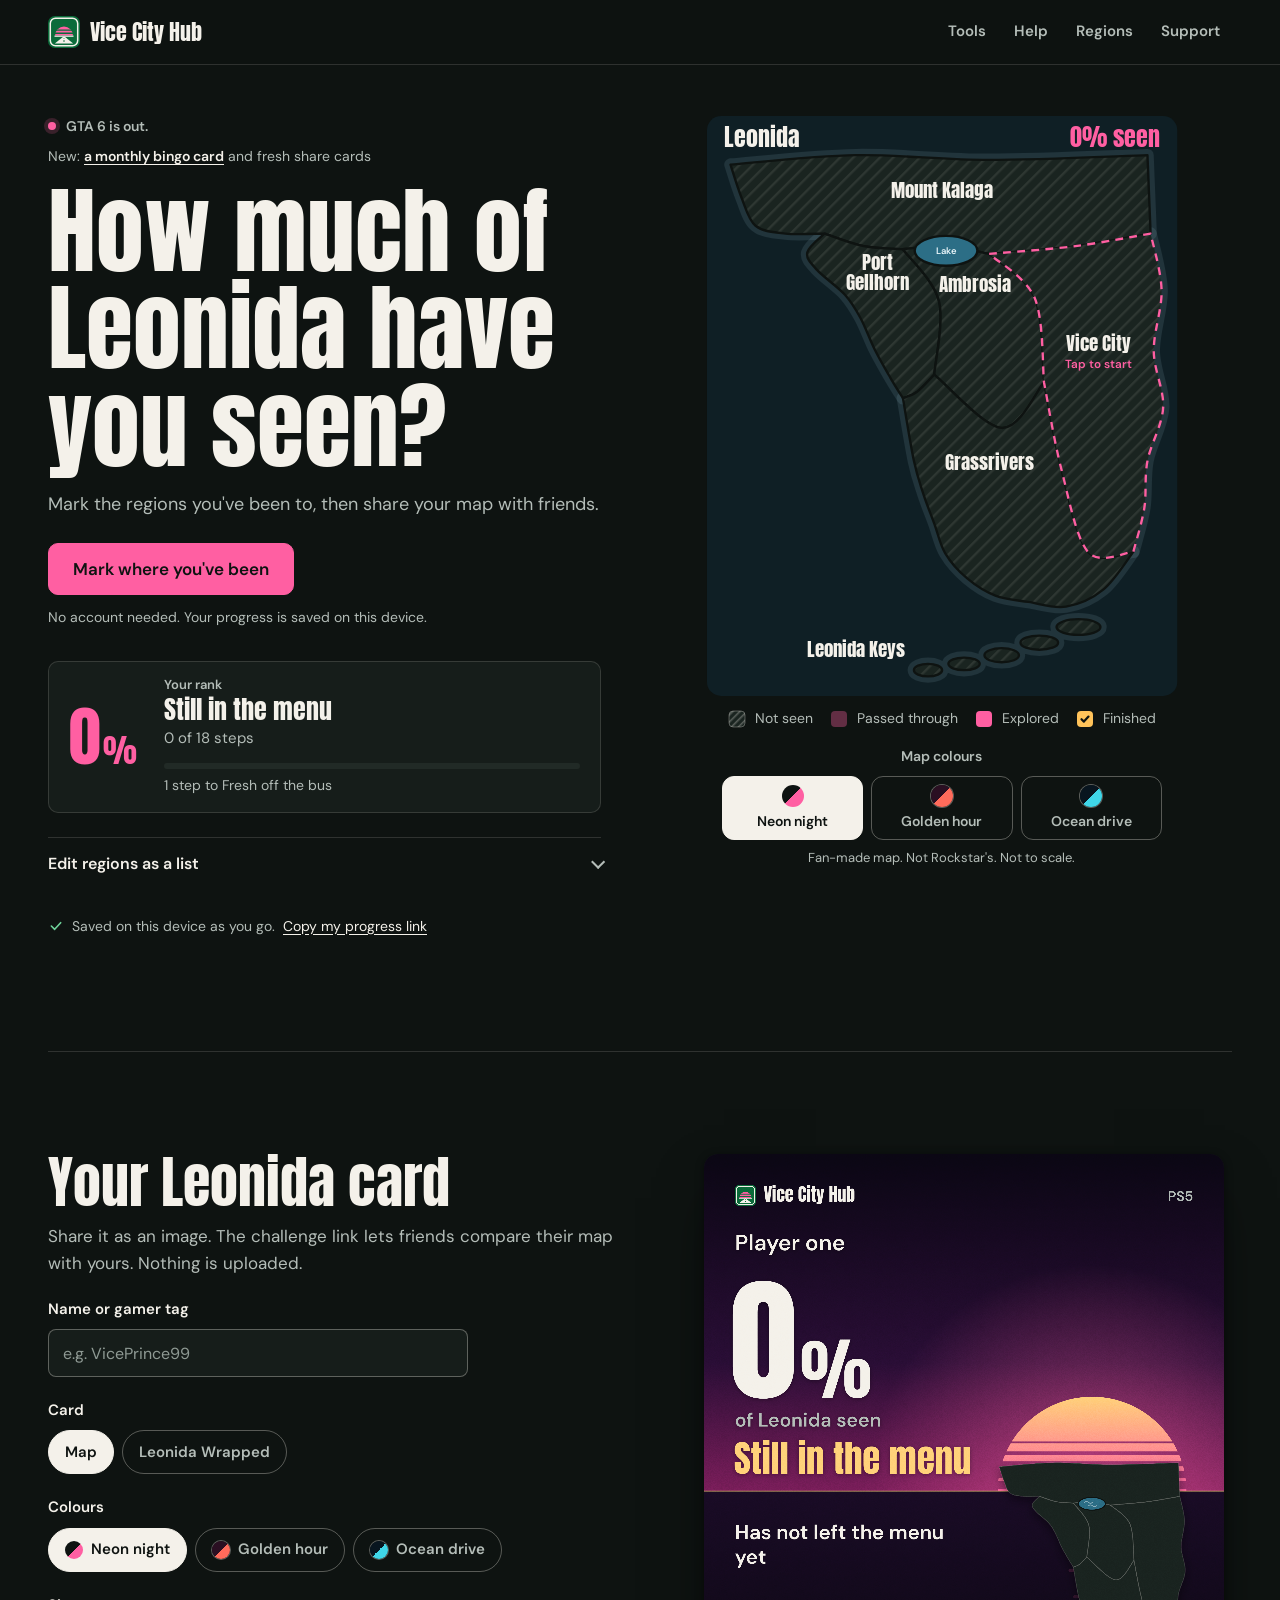
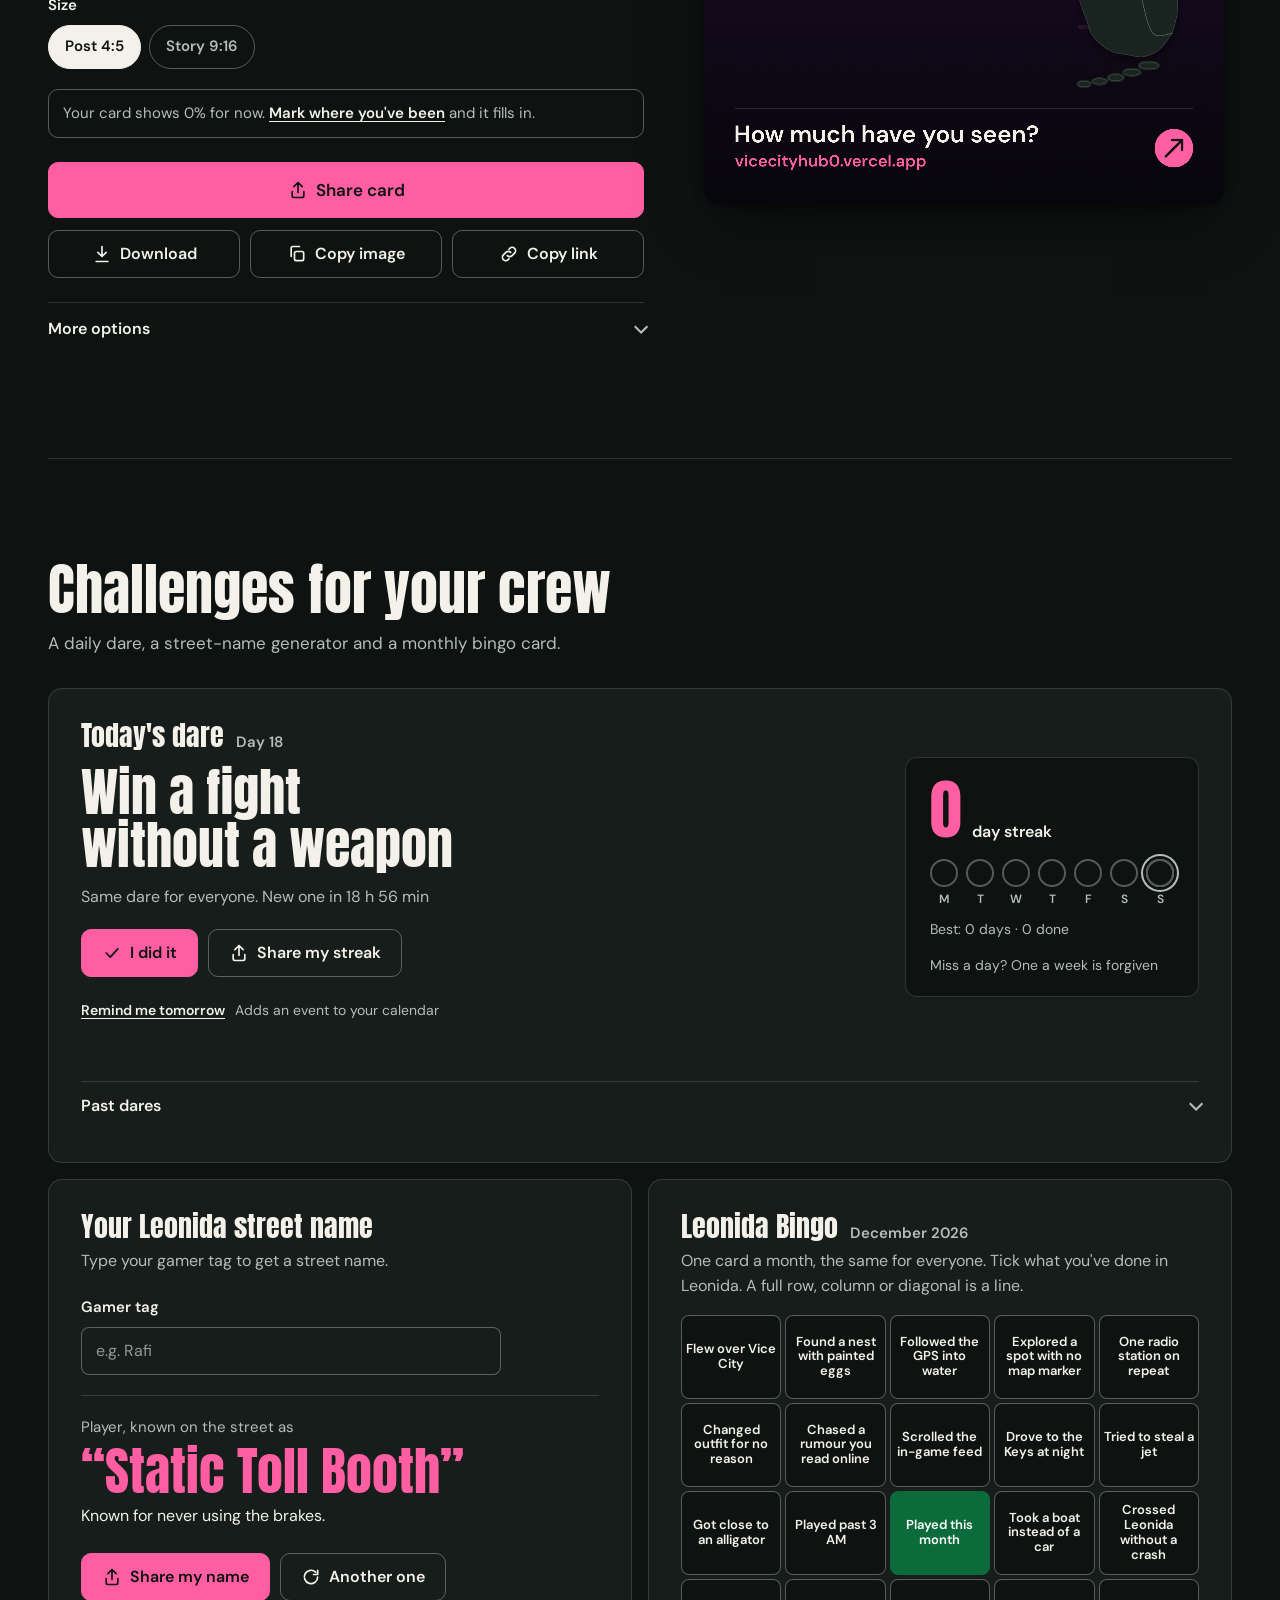
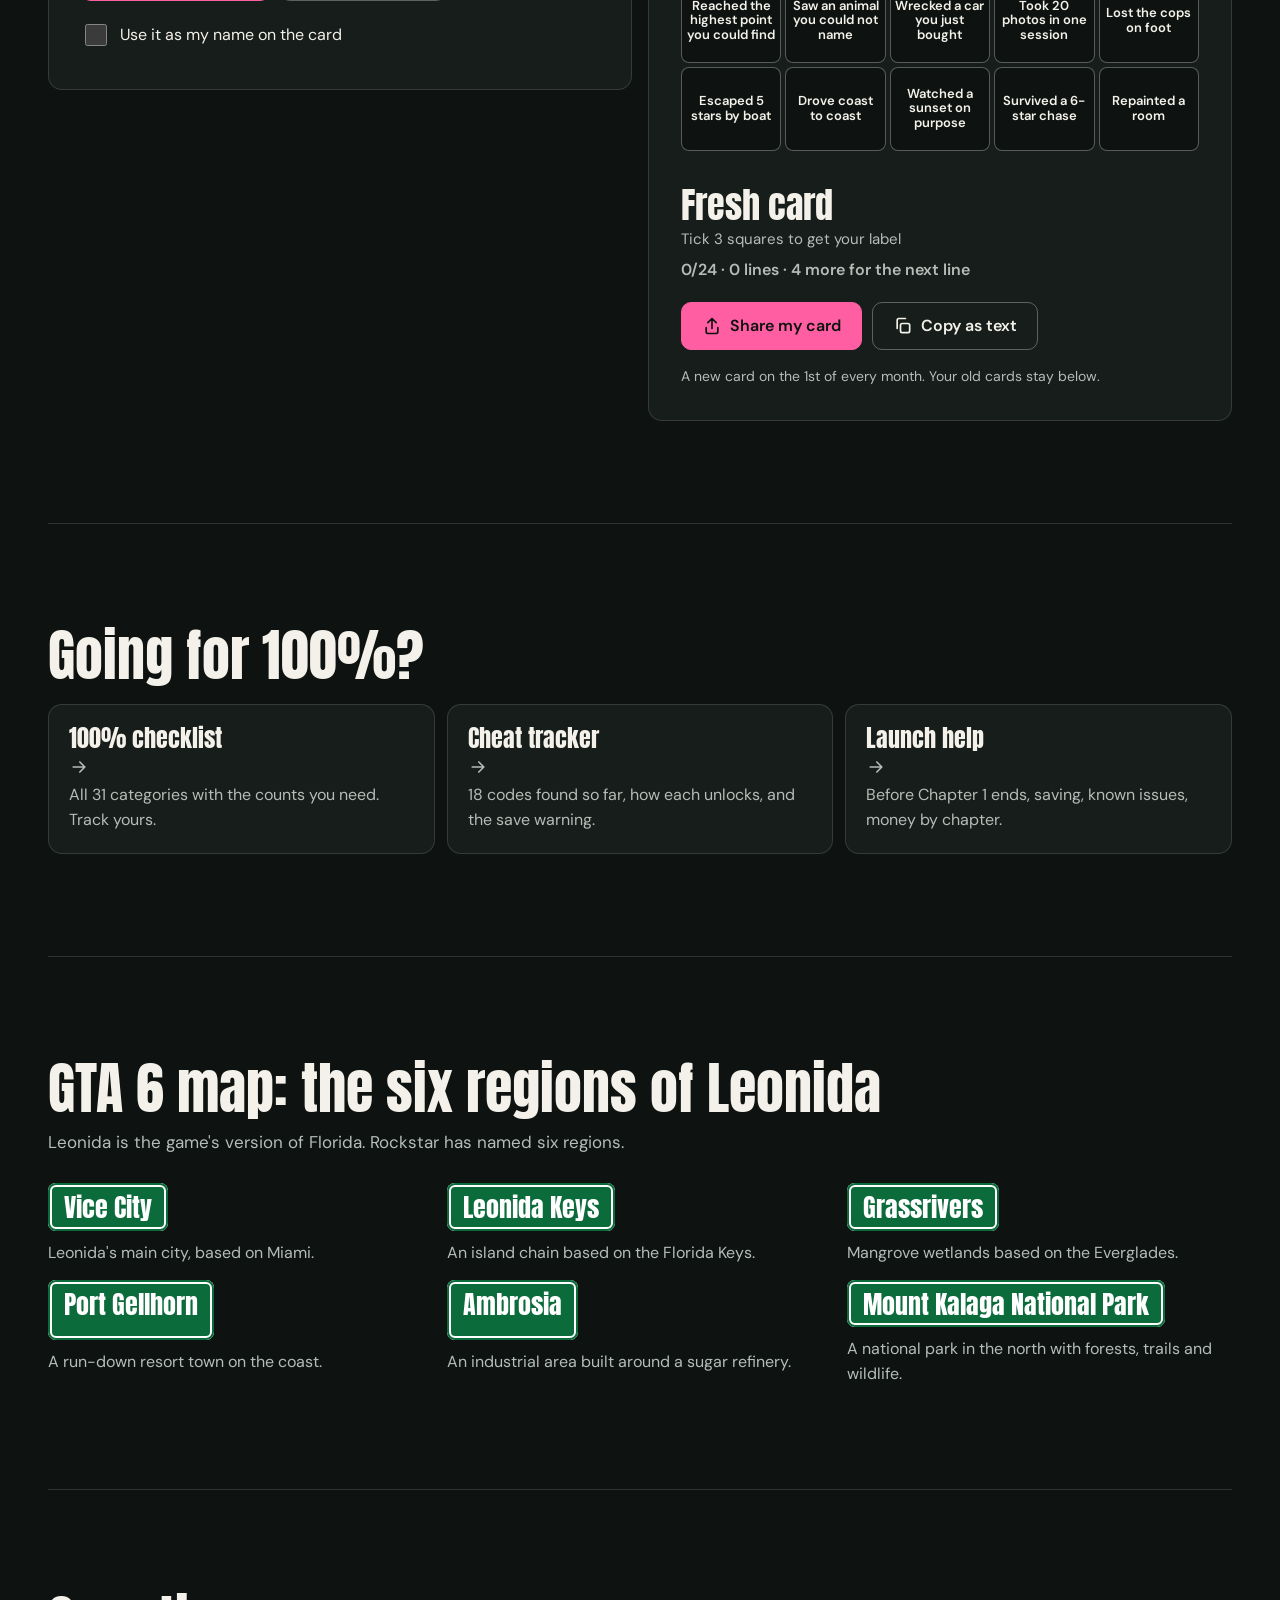
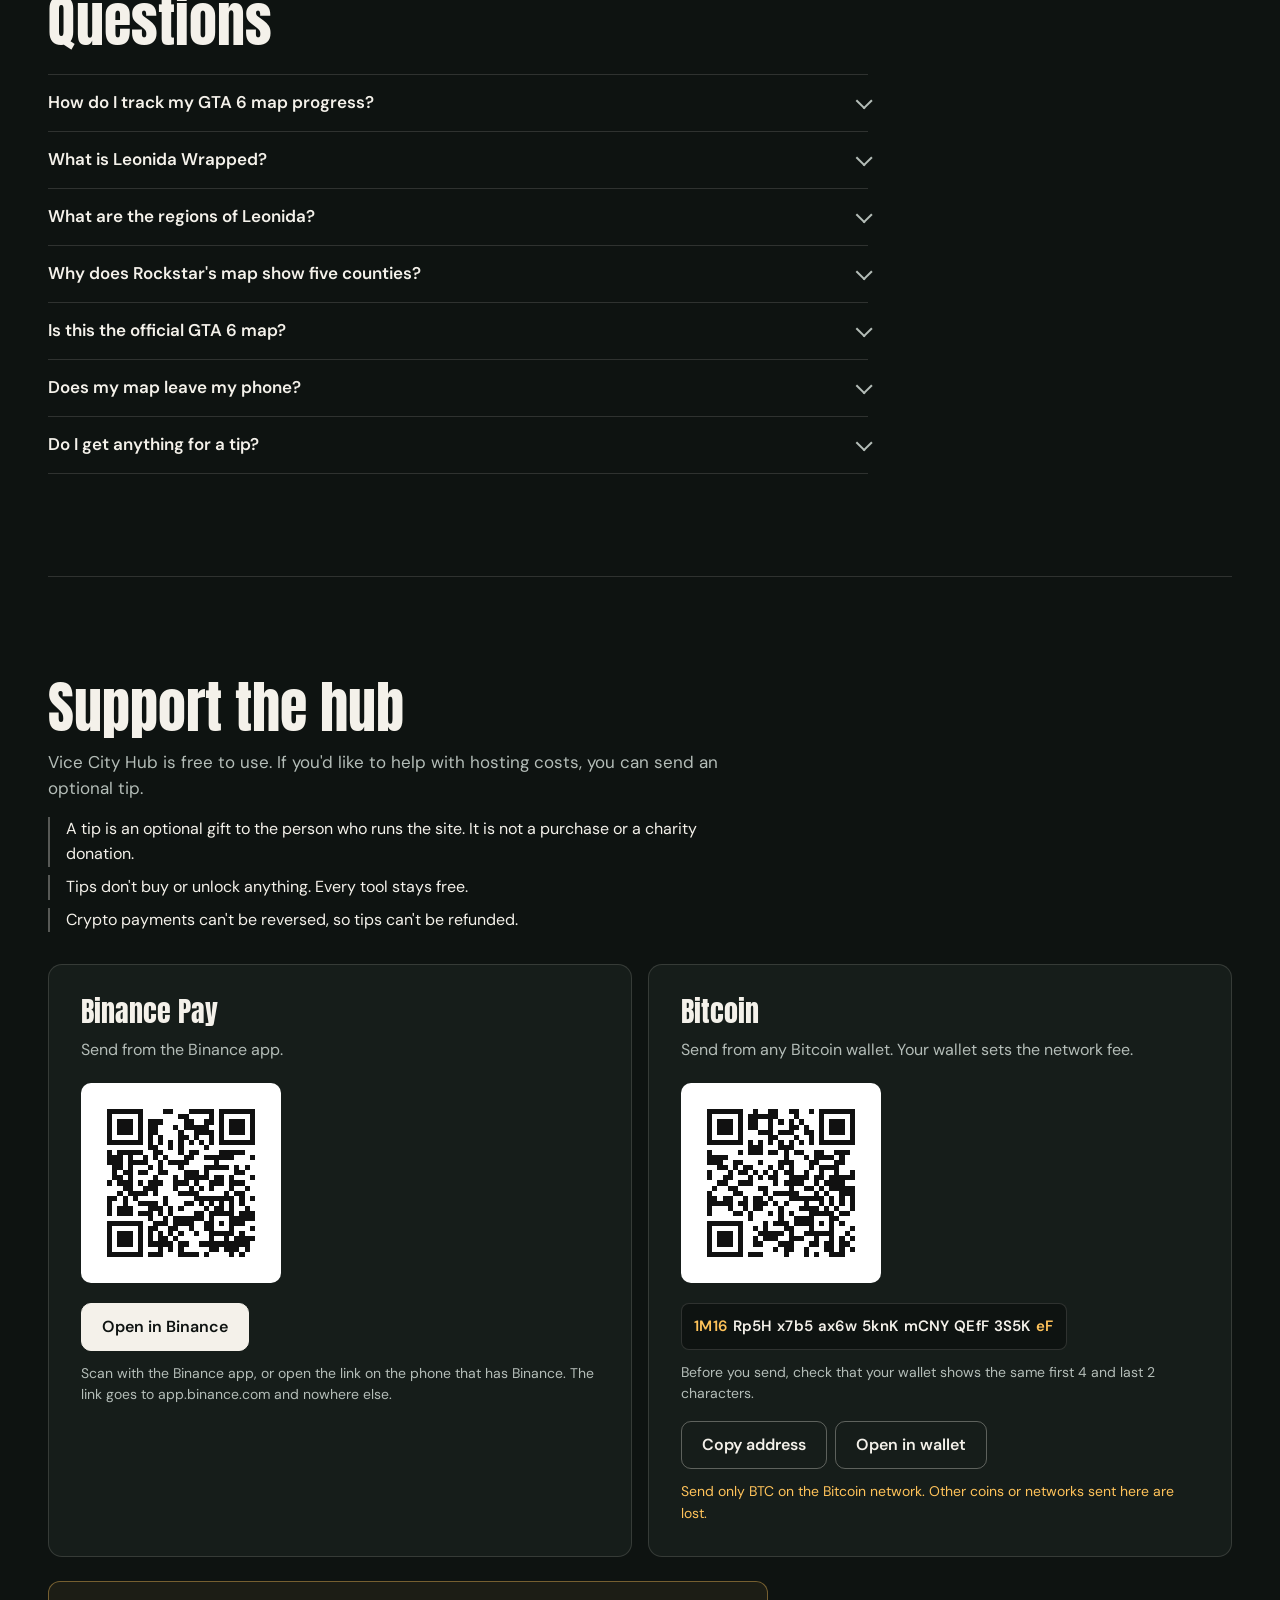
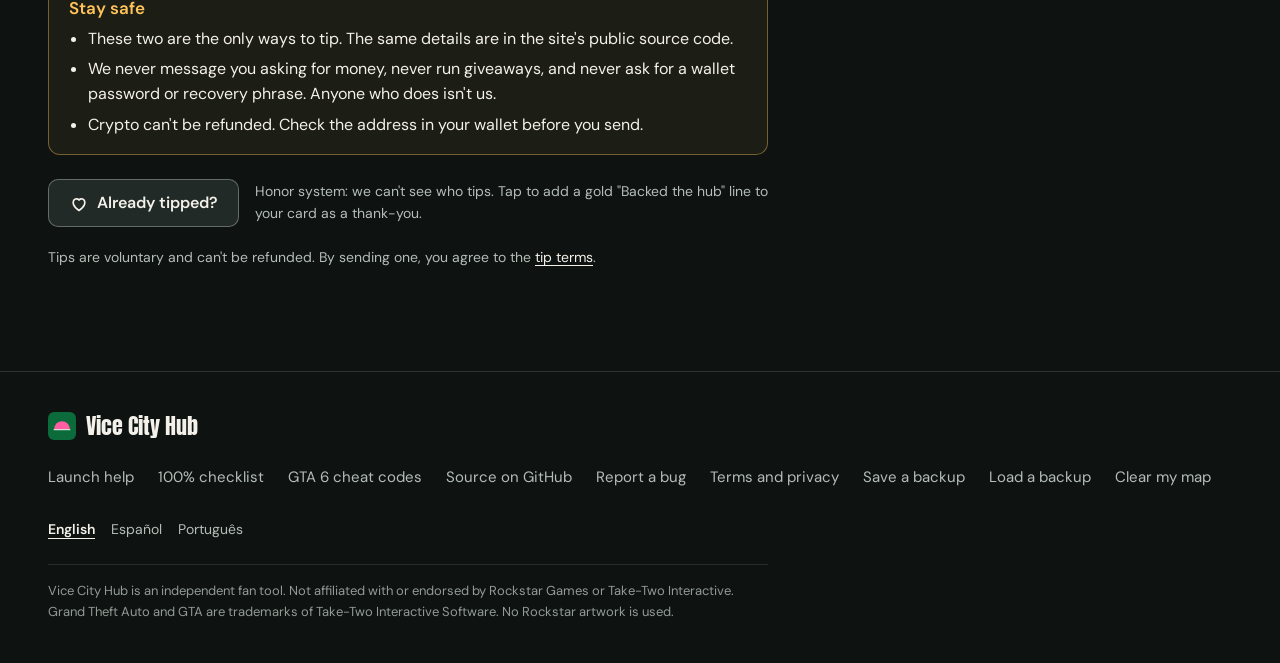
==== site/index.html @ 68ef2531 "Map and dates match the real game; reasons to come back - Lake Leonida moves onto the Ambrosia-Kalag" ====
<!doctype html>
<html lang="en">
<head>
<meta charset="utf-8">
<meta name="viewport" content="width=device-width, initial-scale=1, viewport-fit=cover">
<title>Leonida Map Tracker &amp; Share Card for GTA 6 | Vice City Hub</title>
<meta name="description" content="A free GTA 6 map tracker. Mark the Leonida regions you've explored and share your map card.">
<meta name="robots" content="index, follow, max-image-preview:large">
<link rel="canonical" href="https://vicecityhub0.vercel.app/">
<link rel="alternate" hreflang="en" href="https://vicecityhub0.vercel.app/">
<link rel="alternate" hreflang="es" href="https://vicecityhub0.vercel.app/?lang=es">
<link rel="alternate" hreflang="pt" href="https://vicecityhub0.vercel.app/?lang=pt">
<link rel="alternate" hreflang="x-default" href="https://vicecityhub0.vercel.app/">
<meta name="theme-color" content="#0E1311">
<meta name="color-scheme" content="dark">
<link rel="icon" href="hub/img/icon.svg" type="image/svg+xml">
<link rel="apple-touch-icon" href="hub/img/icon-180.png">
<link rel="manifest" href="/site.webmanifest">
<meta property="og:type" content="website">
<meta property="og:site_name" content="Vice City Hub">
<meta property="og:url" content="https://vicecityhub0.vercel.app/">
<meta property="og:title" content="Leonida Map Tracker &amp; Share Card for GTA 6 | Vice City Hub">
<meta property="og:description" content="A free GTA 6 map tracker. Mark the Leonida regions you've explored and share your map card.">
<meta property="og:locale" content="en_US">
<meta property="og:image" content="https://vicecityhub0.vercel.app/hub/img/og.png">
<meta property="og:image:width" content="1200">
<meta property="og:image:height" content="630">
<meta property="og:image:alt" content="How much of Leonida have you seen? A Leonida map card and a Blend card for two friends">
<meta name="twitter:card" content="summary_large_image">
<meta name="twitter:title" content="Leonida Map Tracker &amp; Share Card for GTA 6 | Vice City Hub">
<meta name="twitter:description" content="A free GTA 6 map tracker. Mark the Leonida regions you've explored and share your map card.">
<meta name="twitter:image" content="https://vicecityhub0.vercel.app/hub/img/og.png">
<meta name="twitter:image:alt" content="How much of Leonida have you seen? A Leonida map card and a Blend card for two friends">
<link rel="preload" href="hub/fonts/anton-400.woff" as="font" type="font/woff" crossorigin>
<link rel="preload" href="hub/fonts/dmsans-400.woff" as="font" type="font/woff" crossorigin>
<link rel="stylesheet" href="hub/hub.css?v=20261120e">
<script src="hub/hub.js?v=20261120e" defer></script>
<script type="application/ld+json">
{"@context":"https://schema.org","@graph":[
{"@type":"WebSite","@id":"https://vicecityhub0.vercel.app/#site","name":"Vice City Hub","inLanguage":"en","url":"https://vicecityhub0.vercel.app/"},
{"@type":"WebApplication","name":"Leonida Map Tracker","url":"https://vicecityhub0.vercel.app/","applicationCategory":"GameApplication","operatingSystem":"Any","isAccessibleForFree":true,"offers":{"@type":"Offer","price":"0","priceCurrency":"USD"},"description":"Mark the GTA 6 regions you have explored and download a shareable map card.","inLanguage":["en","es","pt"],"featureList":["Leonida map tracker","Shareable map card","Crew challenge link","Daily dare","Leonida Wrapped recap card","Leonida Bingo"]},
{"@type":"FAQPage","mainEntity":[
{"@type":"Question","name":"How do I track my GTA 6 map progress?","acceptedAnswer":{"@type":"Answer","text":"Tap each region of Leonida on the map as you go: passed through, explored, or finished. Your percentage and rank update straight away and stay saved in your browser, so you can come back after every session."}},
{"@type":"Question","name":"What is Leonida Wrapped?","acceptedAnswer":{"@type":"Answer","text":"A recap card of your whole launch run: how much of Leonida you saw, your final rank, your best daily dare streak and the regions you finished. Pick it under Card, then share or download it."}},
{"@type":"Question","name":"What are the regions of Leonida?","acceptedAnswer":{"@type":"Answer","text":"Rockstar has named six: Vice City, the Leonida Keys, Grassrivers, Port Gellhorn, Ambrosia and Mount Kalaga National Park."}},
{"@type":"Question","name":"Why does Rockstar's map show five counties?","acceptedAnswer":{"@type":"Answer","text":"Rockstar's official map of Leonida also splits the state into five counties: Lummox, Kelly, Leonard, Vice-Dale and Mariana. Counties are for addresses; this tracker uses the six named regions you explore."}},
{"@type":"Question","name":"Is this the official GTA 6 map?","acceptedAnswer":{"@type":"Answer","text":"No. It is our own simplified drawing of where the regions sit, made for the card. It is not Rockstar's map and not to scale."}},
{"@type":"Question","name":"Does my map leave my phone?","acceptedAnswer":{"@type":"Answer","text":"Your name, map and card stay on your device. Nothing is uploaded, and there is no sign-up."}},
{"@type":"Question","name":"Do I get anything for a tip?","acceptedAnswer":{"@type":"Answer","text":"No. Tips are voluntary and can't be refunded. They give no in-game items."}}
]}
]}
</script>
<script defer src="/_vercel/insights/script.js"></script>
</head>
<body>
<a class="skip" href="#tracker">Skip to the map</a>

<header class="top">
  <a class="brand" href="./" aria-label="Vice City Hub, home">
    <svg class="brand__mark" viewBox="0 0 32 32" aria-hidden="true"><rect width="32" height="32" rx="7" fill="#0B6B3A"/><rect x="2.3" y="2.3" width="27.4" height="27.4" rx="5.2" fill="none" stroke="#F4F1EA" stroke-width="1.5"/><path d="M7 19.6a9 9 0 0 1 18 0z" fill="#FF5FA2"/><path d="M7 13.4h18v1.3H7zM7 16.6h18v1.5H7z" fill="#0B6B3A"/><path d="M6.5 19.6h19v1.2h-19z" fill="#F4F1EA"/><path d="M15.2 20.8h1.6l8.4 6.6H6.8z" fill="#F4F1EA"/><path d="M15.7 21.9h.6v1.2h-.6zM15.55 24.1h.9v1.8h-.9z" fill="#0B6B3A"/></svg>
    <span>Vice City Hub</span>
  </a>
  <nav class="top__nav" aria-label="Sections">
    <a href="#tools">Tools</a>
    <a href="/gta-6-guide">Help</a>
    <a class="top__more" href="#regions">Regions</a>
    <a class="top__more" href="#tip">Support</a>
  </nav>
</header>

<main id="main">
  <div class="challenge" id="challenge" hidden>
    <p class="challenge__lead"><strong id="challenge-name">A friend</strong> dared you to beat their map</p>
    <ul class="vs" aria-label="Score">
      <li class="vs__row"><span class="vs__who" id="vs-them">A friend</span><span class="vs__bar" aria-hidden="true"><i id="vs-them-bar"></i></span><b id="challenge-score">0%</b></li>
      <li class="vs__row vs__row--you"><span class="vs__who">You</span><span class="vs__bar" aria-hidden="true"><i id="vs-you-bar"></i></span><b id="vs-you">0%</b></li>
    </ul>
    <p class="vs__regions" id="vs-regions" hidden></p>
    <p class="challenge__msg" id="challenge-msg" aria-live="polite">Tap the regions you've seen to answer</p>
    <div class="challenge__actions">
      <a class="btn btn--primary" href="#map-wrap">Beat it</a>
      <button class="btn" id="rematch" type="button" hidden><svg aria-hidden="true" viewBox="0 0 24 24"><path d="M4 12h13M13 6l6 6-6 6"/></svg><span>Send it back</span></button>
      <button class="btn btn--blend" id="blend-go" type="button"><svg aria-hidden="true" viewBox="0 0 24 24"><circle cx="9" cy="12" r="6"/><circle cx="15" cy="12" r="6"/></svg><span>Make our Blend</span></button>
    </div>
  </div>

  <section class="hero" id="tracker" aria-labelledby="hero-title">
    <div class="hero__head">
      <p class="live">GTA 6 is out.</p>
      <p class="whatsnew">New: <a href="#tools">a monthly bingo card</a> and fresh share cards</p>
      <h1 id="hero-title">How much of Leonida have you&nbsp;seen?</h1>
      <p class="hero__lede">Mark the regions you've been to, then share your map with friends.</p>
      <p class="hero__cta"><a class="btn btn--primary" href="#map-wrap" id="start">Mark where you've been</a></p>
      <p class="trust">No account needed. Your progress is saved on this device.</p>
    </div>

    <div class="hero__controls">
      <div class="meter" id="meter">
        <p class="meter__num"><span id="pct">0</span><span class="meter__unit">%</span></p>
        <div class="meter__text">
          <p class="meter__kicker">Your rank</p>
          <p class="meter__rank" id="rank">Still in the menu</p>
          <p class="meter__sub" id="meter-sub">0 of 6 regions</p>
          <div class="xp" aria-hidden="true"><span class="xp__fill" id="xp"></span></div>
          <p class="meter__next" id="next-rank">1 step to Tourist</p>
        </div>
      </div>

      <section class="board" id="board" aria-labelledby="board-title" hidden>
        <div class="board__head">
          <h2 class="board__title" id="board-title">Friends board</h2>
          <p class="board__meta">Self-reported · up to 8 friends</p>
        </div>
        <p class="board__gap" id="board-gap" aria-live="polite"></p>
        <ol class="board__list" id="board-list"></ol>
        <div class="field board__name" id="board-name" hidden>
          <label for="board-tag">Your name on the board</label>
          <input id="board-tag" maxlength="24" autocomplete="nickname" spellcheck="false" placeholder="e.g. Rafi">
        </div>
        <div class="actions">
          <button class="btn btn--primary" id="board-send" type="button"><svg aria-hidden="true" viewBox="0 0 24 24"><path d="M12 3v12M7 8l5-5 5 5M5 14v5a2 2 0 0 0 2 2h10a2 2 0 0 0 2-2v-5"/></svg><span>Send the board</span></button>
          <button class="btn btn--quiet" id="board-clear" type="button">Clear board</button>
        </div>
      </section>

      <details class="list-toggle">
        <summary>Edit regions as a list</summary>
      <ol class="regions-list" id="region-list" aria-label="Your regions">
        <li class="region-row" data-level="0"><span class="region-row__name" id="rn-kalaga">Mount Kalaga National Park</span><div class="steps" role="group" aria-labelledby="rn-kalaga"><button type="button" data-k="0" aria-pressed="true" aria-label="Mount Kalaga National Park: Not seen">Not seen</button><button type="button" data-k="1" aria-pressed="false" aria-label="Mount Kalaga National Park: Passed through">Passed</button><button type="button" data-k="2" aria-pressed="false" aria-label="Mount Kalaga National Park: Explored">Explored</button><button type="button" data-k="3" aria-pressed="false" aria-label="Mount Kalaga National Park: Finished">Finished</button></div></li>
        <li class="region-row" data-level="0"><span class="region-row__name" id="rn-gellhorn">Port Gellhorn</span><div class="steps" role="group" aria-labelledby="rn-gellhorn"><button type="button" data-k="0" aria-pressed="true" aria-label="Port Gellhorn: Not seen">Not seen</button><button type="button" data-k="1" aria-pressed="false" aria-label="Port Gellhorn: Passed through">Passed</button><button type="button" data-k="2" aria-pressed="false" aria-label="Port Gellhorn: Explored">Explored</button><button type="button" data-k="3" aria-pressed="false" aria-label="Port Gellhorn: Finished">Finished</button></div></li>
        <li class="region-row" data-level="0"><span class="region-row__name" id="rn-ambrosia">Ambrosia</span><div class="steps" role="group" aria-labelledby="rn-ambrosia"><button type="button" data-k="0" aria-pressed="true" aria-label="Ambrosia: Not seen">Not seen</button><button type="button" data-k="1" aria-pressed="false" aria-label="Ambrosia: Passed through">Passed</button><button type="button" data-k="2" aria-pressed="false" aria-label="Ambrosia: Explored">Explored</button><button type="button" data-k="3" aria-pressed="false" aria-label="Ambrosia: Finished">Finished</button></div></li>
        <li class="region-row" data-level="0"><span class="region-row__name" id="rn-vice">Vice City</span><div class="steps" role="group" aria-labelledby="rn-vice"><button type="button" data-k="0" aria-pressed="true" aria-label="Vice City: Not seen">Not seen</button><button type="button" data-k="1" aria-pressed="false" aria-label="Vice City: Passed through">Passed</button><button type="button" data-k="2" aria-pressed="false" aria-label="Vice City: Explored">Explored</button><button type="button" data-k="3" aria-pressed="false" aria-label="Vice City: Finished">Finished</button></div></li>
        <li class="region-row" data-level="0"><span class="region-row__name" id="rn-grass">Grassrivers</span><div class="steps" role="group" aria-labelledby="rn-grass"><button type="button" data-k="0" aria-pressed="true" aria-label="Grassrivers: Not seen">Not seen</button><button type="button" data-k="1" aria-pressed="false" aria-label="Grassrivers: Passed through">Passed</button><button type="button" data-k="2" aria-pressed="false" aria-label="Grassrivers: Explored">Explored</button><button type="button" data-k="3" aria-pressed="false" aria-label="Grassrivers: Finished">Finished</button></div></li>
        <li class="region-row" data-level="0"><span class="region-row__name" id="rn-keys">Leonida Keys</span><div class="steps" role="group" aria-labelledby="rn-keys"><button type="button" data-k="0" aria-pressed="true" aria-label="Leonida Keys: Not seen">Not seen</button><button type="button" data-k="1" aria-pressed="false" aria-label="Leonida Keys: Passed through">Passed</button><button type="button" data-k="2" aria-pressed="false" aria-label="Leonida Keys: Explored">Explored</button><button type="button" data-k="3" aria-pressed="false" aria-label="Leonida Keys: Finished">Finished</button></div></li>
      </ol>
      </details>
      <p class="saveline" data-saveline><svg aria-hidden="true" viewBox="0 0 24 24"><path d="M5 12l5 5 9-10"/></svg><span class="saveline__note">Saved on this device as you go.</span> <button class="linklike" type="button">Copy my progress link</button></p>
    </div>

    <figure class="map" id="map-wrap">
      <svg id="map" viewBox="0 0 600 740" role="group" aria-label="Map of Leonida. Select a region to raise its level."></svg>
      <div class="pick" id="pick" hidden>
        <p class="pick__name"><span id="pick-name">Vice City</span><span class="pick__hint" id="pick-hint">Tap again to go deeper, or pick a level</span><button class="linklike pick__undo" id="map-undo" type="button" hidden>Undo</button></p>
        <div class="pick__steps" role="group" aria-labelledby="pick-name">
          <button type="button" data-k="0">Not seen</button><button type="button" data-k="1">Passed</button><button type="button" data-k="2">Explored</button><button type="button" data-k="3">Finished</button>
        </div>
      </div>
      <ul class="legend" aria-label="Map key">
        <li><svg aria-hidden="true" viewBox="0 0 20 20"><defs><pattern id="lg-fog" width="5" height="5" patternUnits="userSpaceOnUse" patternTransform="rotate(45)"><rect width="5" height="5" class="lg-fog-a"/><rect width="1.6" height="5" class="lg-fog-b"/></pattern></defs><rect x="2" y="2" width="16" height="16" rx="4" class="lg-0"/></svg>Not seen</li>
        <li><svg aria-hidden="true" viewBox="0 0 20 20"><rect x="2" y="2" width="16" height="16" rx="4" class="lg-1"/></svg>Passed through</li>
        <li><svg aria-hidden="true" viewBox="0 0 20 20"><rect x="2" y="2" width="16" height="16" rx="4" class="lg-2"/></svg>Explored</li>
        <li><svg aria-hidden="true" viewBox="0 0 20 20"><rect x="2" y="2" width="16" height="16" rx="4" class="lg-3"/><path d="M6.5 10.2l2.4 2.4 4.6-5" class="lg-tick"/></svg>Finished</li>
      </ul>
      <fieldset class="palette">
        <legend>Map colours</legend>
        <div class="seg">
          <label><input type="radio" name="map-theme" value="night"><span><i class="swatch" style="--a:#0E1311;--b:#FF5FA2" aria-hidden="true"></i>Neon night</span></label>
          <label><input type="radio" name="map-theme" value="sunset"><span><i class="swatch" style="--a:#2A0F22;--b:#FF6B5B" aria-hidden="true"></i>Golden hour</span></label>
          <label><input type="radio" name="map-theme" value="ocean"><span><i class="swatch" style="--a:#08151F;--b:#3FD6E8" aria-hidden="true"></i>Ocean drive</span></label>
        </div>
      </fieldset>
      <figcaption>Fan-made map. Not Rockstar's. Not to scale.</figcaption>
    </figure>
  </section>

  <section class="card-maker" id="card" aria-labelledby="card-title">
    <div class="card-maker__form">
      <h2 id="card-title">Your Leonida card</h2>
      <p class="section-lede">Share it as an image. The challenge link lets friends compare their map with yours. Nothing is uploaded.</p>
      <div class="field">
        <label for="tag">Name or gamer tag</label>
        <input id="tag" maxlength="24" autocomplete="nickname" spellcheck="false" placeholder="e.g. VicePrince99">
      </div>
      <fieldset class="field">
        <legend>Card</legend>
        <div class="seg" id="kind">
          <label><input type="radio" name="kind" value="map" checked><span>Map</span></label>
          <label><input type="radio" name="kind" value="wrapped"><span>Leonida Wrapped</span></label>
          <label id="kind-blend" hidden><input type="radio" name="kind" value="blend"><span>Blend</span></label>
        </div>
      </fieldset>
      <fieldset class="field">
        <legend>Colours</legend>
        <div class="seg" id="theme">
          <label><input type="radio" name="theme" value="night" checked><span><i class="swatch" style="--a:#0E1311;--b:#FF5FA2" aria-hidden="true"></i>Neon night</span></label>
          <label><input type="radio" name="theme" value="sunset"><span><i class="swatch" style="--a:#2A0F22;--b:#FF6B5B" aria-hidden="true"></i>Golden hour</span></label>
          <label><input type="radio" name="theme" value="ocean"><span><i class="swatch" style="--a:#08151F;--b:#3FD6E8" aria-hidden="true"></i>Ocean drive</span></label>
        </div>
      </fieldset>
      <fieldset class="field">
        <legend>Size</legend>
        <div class="seg" id="format">
          <label><input type="radio" name="format" value="square" checked><span>Post 4:5</span></label>
          <label><input type="radio" name="format" value="story"><span>Story 9:16</span></label>
        </div>
      </fieldset>
      <p class="card-hint" id="card-hint" hidden>Your card shows 0% for now. <a href="#map-wrap">Mark where you've been</a> and it fills in.</p>
      <div class="actions">
        <button class="btn btn--primary" id="share" type="button">
          <svg aria-hidden="true" viewBox="0 0 24 24"><path d="M12 3v12M7 8l5-5 5 5M5 14v5a2 2 0 0 0 2 2h10a2 2 0 0 0 2-2v-5"/></svg>
          <span>Share card</span>
        </button>
      </div>
      <p class="actions--sub"><button class="btn btn--quiet" id="download" type="button"><svg aria-hidden="true" viewBox="0 0 24 24"><path d="M12 3v12M7 10l5 5 5-5M5 21h14"/></svg><span>Download</span></button> <button class="btn btn--quiet" id="copy-img" type="button" hidden><svg aria-hidden="true" viewBox="0 0 24 24"><rect x="9" y="9" width="11" height="11" rx="2"/><path d="M5 15V5a2 2 0 0 1 2-2h8"/></svg><span>Copy image</span></button> <button class="btn btn--quiet" id="copy-link" type="button"><svg aria-hidden="true" viewBox="0 0 24 24"><path d="M10 14a4 4 0 0 0 5.7 0l3-3a4 4 0 0 0-5.7-5.7l-1 1M14 10a4 4 0 0 0-5.7 0l-3 3a4 4 0 0 0 5.7 5.7l1-1"/></svg><span>Copy link</span></button></p>
      <p class="status" id="card-status" role="status"></p>
      <div class="thanks" id="thanks" hidden>
        <p><strong>Your card is ready.</strong> The site is free. Tips are optional.</p>
        <a class="btn" href="#tip">Support the hub</a>
      </div>
      <details class="more">
        <summary>More options</summary>
        <fieldset class="field">
          <legend>Plays on</legend>
          <div class="seg" id="platform">
            <label><input type="radio" name="platform" value="PS5" checked><span>PS5</span></label>
            <label><input type="radio" name="platform" value="Xbox Series"><span>Xbox Series</span></label>
          </div>
        </fieldset>
        <label class="check"><input type="checkbox" id="dayone"><span>Show the day on my card</span></label>
      </details>
    </div>
    <div class="card-maker__preview">
      <canvas id="card-canvas" width="2160" height="2700" aria-label="Preview of your Leonida card" role="img"></canvas>
    </div>
  </section>

  <section class="tools" id="tools" aria-labelledby="tools-title">
    <h2 id="tools-title">Challenges for your crew</h2>
    <p class="section-lede">A daily dare, a street-name generator and a monthly bingo card.</p>

    <div class="tools__grid">
      <article class="tool daily" aria-labelledby="daily-title">
        <div class="daily__main">
          <p class="tool__kicker"><span id="daily-title">Today's dare</span> <span class="tool__meta" id="daily-day">Day 1</span> <span class="daily__check"><svg aria-hidden="true" viewBox="0 0 24 24"><path d="M5 12l5 5 9-10"/></svg><span>Done</span></span></p>
          <p class="daily__task" id="daily-task" aria-live="polite">Loading today's dare…</p>
          <p class="daily__reset" id="daily-reset">Same dare for everyone today</p>
          <div class="actions">
            <button class="btn btn--primary" id="daily-done" type="button" aria-pressed="false">
              <svg aria-hidden="true" viewBox="0 0 24 24"><path d="M5 12l5 5 9-10"/></svg><span>I did it</span>
            </button>
            <button class="btn btn--quiet" id="daily-copy" type="button">
              <svg aria-hidden="true" viewBox="0 0 24 24"><path d="M12 3v12M7 8l5-5 5 5M5 14v5a2 2 0 0 0 2 2h10a2 2 0 0 0 2-2v-5"/></svg><span>Share my streak</span>
            </button>
          </div>
          <p class="daily__remind"><button class="linklike" id="daily-remind" type="button">Remind me tomorrow</button> <span class="daily__remind-note">Adds an event to your calendar</span></p>
          <p class="daily__undo" id="daily-undo-line" hidden>Marked by mistake? <button class="linklike" id="daily-undo" type="button">Undo</button></p>
          <p class="status" id="daily-status" role="status"></p>
        </div>
        <div class="daily__side">
          <p class="streak"><b id="daily-streak-n">0</b><span id="daily-streak">day streak</span></p>
          <ol class="week" id="daily-week" aria-label="Your last 7 days"></ol>
          <p class="daily__total" id="daily-total">Best: 0 days</p>
          <p class="daily__total" id="daily-shield">Miss a day? One a week is forgiven</p>
        </div>
        <details class="daily__past" id="daily-past-wrap" hidden>
          <summary>Past dares</summary>
          <ol class="past" id="daily-past"></ol>
        </details>
      </article>

      <article class="tool alias" aria-labelledby="alias-title">
        <h3 id="alias-title">Your Leonida street name</h3>
        <p class="tool__lede">Type your gamer tag to get a street name.</p>
        <div class="field">
          <label for="alias-input">Gamer tag</label>
          <input id="alias-input" maxlength="24" autocomplete="nickname" spellcheck="false" placeholder="e.g. Rafi">
        </div>
        <output class="alias__out" id="alias-out" for="alias-input" aria-live="polite">
          <span class="alias__aka" id="alias-aka">Player, known on the street as</span>
          <span class="alias__name" id="alias-name">“Static Toll Booth”</span>
          <span class="alias__known" id="alias-known">Known for never using the brakes.</span>
        </output>
        <div class="actions">
          <button class="btn btn--primary" id="alias-copy" type="button">
            <svg aria-hidden="true" viewBox="0 0 24 24"><path d="M12 3v12M7 8l5-5 5 5M5 14v5a2 2 0 0 0 2 2h10a2 2 0 0 0 2-2v-5"/></svg><span>Share my name</span>
          </button>
          <button class="btn btn--quiet" id="alias-prev" type="button" hidden>
            <svg aria-hidden="true" viewBox="0 0 24 24"><path d="M15 6l-6 6 6 6"/></svg><span>Previous</span>
          </button>
          <button class="btn btn--quiet" id="alias-roll" type="button">
            <svg aria-hidden="true" viewBox="0 0 24 24"><path d="M20 12a8 8 0 1 1-2.3-5.7M20 4v5h-5"/></svg><span>Another one</span>
          </button>
        </div>
        <label class="check"><input type="checkbox" id="use-alias"><span>Use it as my name on the card</span></label>
      </article>

      <article class="tool bingo" aria-labelledby="bingo-title">
        <p class="tool__kicker"><span id="bingo-title">Leonida Bingo</span> <span class="tool__meta" id="bingo-month">November 2026</span></p>
        <p class="tool__lede">One card a month, the same for everyone. Tick what you've done in Leonida. A full row, column or diagonal is a line.</p>
        <div class="bingo__vs" id="bingo-vs" hidden>
          <p class="bingo__vs-head" id="bingo-vs-head"></p>
          <p class="bingo__vs-text" id="bingo-vs-text"></p>
        </div>
        <div class="bingo__board" id="bingo" role="group" aria-label="Bingo card"></div>
        <p class="bingo__said" id="bingo-said" aria-live="polite"></p>
        <div class="bingo__result">
          <p class="bingo__label" id="bingo-label">Fresh card</p>
          <p class="bingo__why" id="bingo-why">Tick 3 squares to get your label</p>
          <p class="bingo__score" id="bingo-score" aria-live="polite">0/24 · 0 lines</p>
        </div>
        <div class="actions">
          <button class="btn btn--primary" id="bingo-share" type="button">
            <svg aria-hidden="true" viewBox="0 0 24 24"><path d="M12 3v12M7 8l5-5 5 5M5 14v5a2 2 0 0 0 2 2h10a2 2 0 0 0 2-2v-5"/></svg><span>Share my card</span>
          </button>
          <button class="btn btn--quiet" id="bingo-copy" type="button">
            <svg aria-hidden="true" viewBox="0 0 24 24"><rect x="9" y="9" width="11" height="11" rx="2"/><path d="M5 15V5a2 2 0 0 1 2-2h8"/></svg><span>Copy as text</span>
          </button>
        </div>
        <p class="status" id="bingo-status" role="status"></p>
        <p class="bingo__new">A new card on the 1st of every month. Your old cards stay below.</p>
        <details class="daily__past" id="bingo-past-wrap" hidden>
          <summary>Past cards</summary>
          <ol class="past" id="bingo-past"></ol>
        </details>
      </article>
    </div>
  </section>

  <section class="more-tools" aria-labelledby="more-title">
    <h2 id="more-title">Going for 100%?</h2>
    <div class="more-grid">
      <a class="more-card" href="/gta-6-100-percent-checklist"><b>100% checklist</b><svg class="more-card__go" aria-hidden="true" viewBox="0 0 24 24"><path d="M5 12h14M13 6l6 6-6 6"/></svg><span>All 31 categories with the counts you need. Track yours.</span></a>
      <a class="more-card" href="/gta-6-cheat-codes"><b>Cheat tracker</b><svg class="more-card__go" aria-hidden="true" viewBox="0 0 24 24"><path d="M5 12h14M13 6l6 6-6 6"/></svg><span>18 codes found so far, how each unlocks, and the save warning.</span></a>
      <a class="more-card" href="/gta-6-guide"><b>Launch help</b><svg class="more-card__go" aria-hidden="true" viewBox="0 0 24 24"><path d="M5 12h14M13 6l6 6-6 6"/></svg><span>Before Chapter 1 ends, saving, known issues, money by chapter.</span></a>
    </div>
  </section>

  <section class="regions" id="regions" aria-labelledby="regions-title">
    <h2 id="regions-title">GTA 6 map: the six regions of Leonida</h2>
    <p class="section-lede">Leonida is the game's version of Florida. Rockstar has named six regions.</p>
    <ul class="signs">
      <li><p class="sign">Vice City</p><p>Leonida's main city, based on Miami.</p></li>
      <li><p class="sign">Leonida Keys</p><p>An island chain based on the Florida Keys.</p></li>
      <li><p class="sign">Grassrivers</p><p>Mangrove wetlands based on the Everglades.</p></li>
      <li><p class="sign">Port Gellhorn</p><p>A run-down resort town on the coast.</p></li>
      <li><p class="sign">Ambrosia</p><p>An industrial area built around a sugar refinery.</p></li>
      <li><p class="sign">Mount Kalaga National Park</p><p>A national park in the north with forests, trails and wildlife.</p></li>
    </ul>
  </section>

  <section class="faq" aria-labelledby="faq-title">
    <h2 id="faq-title">Questions</h2>
    <details><summary>How do I track my GTA 6 map progress?</summary><p>Tap each region of Leonida on the map as you go: passed through, explored, or finished. Your percentage and rank update straight away and stay saved in your browser, so you can come back after every session.</p></details>
    <details><summary>What is Leonida Wrapped?</summary><p>A recap card of your whole launch run: how much of Leonida you saw, your final rank, your best daily dare streak and the regions you finished. Pick it under Card, then share or download it.</p></details>
    <details><summary>What are the regions of Leonida?</summary><p>Rockstar has named six: Vice City, the Leonida Keys, Grassrivers, Port Gellhorn, Ambrosia and Mount Kalaga National Park.</p></details>
    <details><summary>Why does Rockstar's map show five counties?</summary><p>Rockstar's official map of Leonida also splits the state into five counties: Lummox, Kelly, Leonard, Vice-Dale and Mariana. Counties are for addresses; this tracker uses the six named regions you explore.</p></details>
    <details><summary>Is this the official GTA 6 map?</summary><p>No. It is our own simplified drawing of where the regions sit, made for the card. It is not Rockstar's map and not to scale.</p></details>
    <details><summary>Does my map leave my phone?</summary><p>Your name, map and card stay on your device. Nothing is uploaded, and there is no sign-up.</p></details>
    <details><summary>Do I get anything for a tip?</summary><p>No. Tips are voluntary and can't be refunded. They give no in-game items.</p></details>
  </section>
  <section class="tip" id="tip" aria-labelledby="tip-title">
    <div class="tip__head">
      <h2 id="tip-title">Support the hub</h2>
      <p class="section-lede">Vice City Hub is free to use. If you'd like to help with hosting costs, you can send an optional tip.</p>
      <ul class="tip__facts">
        <li>A tip is an optional gift to the person who runs the site. It is not a purchase or a charity donation.</li>
        <li>Tips don't buy or unlock anything. Every tool stays free.</li>
        <li>Crypto payments can't be reversed, so tips can't be refunded.</li>
      </ul>
    </div>
    <div class="tip__ways">
      <article class="way">
        <h3>Binance Pay</h3>
        <p class="way__who">Send from the Binance app.</p>
        <img class="qr" src="hub/img/qr-binance.svg" width="200" height="200" alt="QR code for the Binance Pay link">
        <a class="btn btn--primary" href="https://app.binance.com/uni-qr/K6RZ4d5G" target="_blank" rel="nofollow noopener noreferrer">Open in Binance</a>
        <p class="way__note">Scan with the Binance app, or open the link on the phone that has Binance. The link goes to app.binance.com and nowhere else.</p>
      </article>
      <article class="way">
        <h3>Bitcoin</h3>
        <p class="way__who">Send from any Bitcoin wallet. Your wallet sets the network fee.</p>
        <img class="qr" src="hub/img/qr-btc.svg" width="200" height="200" alt="QR code for the Bitcoin address">
        <p class="addr"><span class="sr-only">Bitcoin address 1M16Rp5Hx7b5ax6w5knKmCNYQEfF3S5KeF</span><code aria-hidden="true"><b>1M16</b> Rp5H x7b5 ax6w 5knK mCNY QEfF 3S5K <b>eF</b></code></p>
        <p class="way__note">Before you send, check that your wallet shows the same first 4 and last 2 characters.</p>
        <div class="actions">
          <button class="btn" type="button" data-copy="1M16Rp5Hx7b5ax6w5knKmCNYQEfF3S5KeF" data-done="Address copied">Copy address</button>
          <a class="btn" id="wallet-open" href="bitcoin:1M16Rp5Hx7b5ax6w5knKmCNYQEfF3S5KeF?label=Vice%20City%20Hub">Open in wallet</a>
        </div>
        <p class="way__note way__help" id="wallet-help" role="status" hidden></p>
        <p class="way__note warn">Send only BTC on the Bitcoin network. Other coins or networks sent here are lost.</p>
      </article>
    </div>
    <aside class="tip__safe" aria-labelledby="safe-title">
      <h3 id="safe-title">Stay safe</h3>
      <ul>
        <li>These two are the only ways to tip. The same details are in the site's public source code.</li>
        <li>We never message you asking for money, never run giveaways, and never ask for a wallet password or recovery phrase. Anyone who does isn't us.</li>
        <li>Crypto can't be refunded. Check the address in your wallet before you send.</li>
      </ul>
    </aside>
    <div class="tipped" id="tipped">
      <button class="btn" id="tipped-btn" type="button" aria-pressed="false">
        <svg aria-hidden="true" viewBox="0 0 24 24"><path d="M12 21s-7-4.5-7-10a4 4 0 0 1 7-2.6A4 4 0 0 1 19 11c0 5.5-7 10-7 10z"/></svg><span>Already tipped?</span>
      </button>
      <p class="tipped__msg" id="tipped-msg" aria-live="polite">Honor system: we can't see who tips. Tap to add a gold "Backed the hub" line to your card as a thank-you.</p>
    </div>
    <p class="fine">Tips are voluntary and can't be refunded. By sending one, you agree to the <a href="/legal#tips">tip terms</a>.</p>
  </section>
  <div class="nextbar" id="nextbar" hidden>
    <p class="nextbar__score"><b id="nb-pct">0%</b> <span id="nb-rank"></span></p>
    <a class="btn btn--primary" href="#card">Make my card</a>
  </div>
</main>

<footer class="foot">
  <div class="foot__top">
    <a class="foot__brand" href="#tracker"><svg viewBox="0 0 32 32" aria-hidden="true"><rect width="32" height="32" rx="7" fill="#0B6B3A"/><path d="M7 19.6a9 9 0 0 1 18 0z" fill="#FF5FA2"/><path d="M6.5 19.6h19v1.2h-19z" fill="#F4F1EA"/></svg><span>Vice City Hub</span></a>
    <nav class="foot__links" aria-label="More">
      <a href="/gta-6-guide">Launch help</a>
      <a href="/gta-6-100-percent-checklist">100% checklist</a>
      <a href="/gta-6-cheat-codes">GTA 6 cheat codes</a>
      <a href="/source" rel="noopener">Source on GitHub</a>
      <a href="/report" rel="noopener">Report a bug</a>
      <a href="/legal">Terms and privacy</a>
      <button class="linklike" type="button" id="backup-save">Save a backup</button>
      <button class="linklike" type="button" id="backup-load">Load a backup</button>
      <input type="file" id="backup-file" accept="application/json,.json" hidden>
      <button class="linklike" type="button" id="reset">Clear my map</button>
    </nav>
    <nav class="langs" aria-label="Language"><a href="?lang=en" data-lang="en" hreflang="en" lang="en">English</a><a href="?lang=es" data-lang="es" hreflang="es" lang="es">Español</a><a href="?lang=pt" data-lang="pt" hreflang="pt" lang="pt">Português</a></nav>
  </div>
  <p class="foot__fine">Vice City Hub is an independent fan tool. Not affiliated with or endorsed by Rockstar Games or Take-Two Interactive. Grand Theft Auto and GTA are trademarks of Take-Two Interactive Software. No Rockstar artwork is used.</p>
</footer>
<div class="toast" id="toast" role="status" aria-live="polite" hidden></div>
</body>
</html>
---- site/hub/hub.css ----
/* Vice City Hub. World: Leonida roadside at night. Asphalt ground, highway-sign green panels, one motel-neon pink. */
@font-face { font-family: "Anton"; src: url("fonts/anton-400.woff") format("woff"); font-weight: 400; font-display: swap; }
@font-face { font-family: "DM Sans"; src: url("fonts/dmsans-400.woff") format("woff"); font-weight: 400; font-display: swap; }
@font-face { font-family: "DM Sans"; src: url("fonts/dmsans-600.woff") format("woff"); font-weight: 600; font-display: swap; }

:root {
  --asphalt: #0E1311;      /* page */
  --asphalt-2: #161D1A;    /* raised */
  --asphalt-3: #212A26;    /* controls */
  --line: rgba(244, 241, 234, .14);
  --line-strong: rgba(244, 241, 234, .32);
  --chalk: #F4F1EA;        /* text, 17:1 */
  --chalk-2: #B4BDB8;      /* secondary, 9.6:1 */
  --sign: #0B6B3A;         /* highway-sign green; white text 6.6:1 */
  --sign-hi: #0E7C44;
  --neon: #FF5FA2;         /* the spark: explored, primary action; asphalt text on it 7.2:1 */
  --neon-hi: #FF7DB4;
  --sun: #FFC35A;          /* warnings only */
  --r: 10px;
  --gut: clamp(16px, 4vw, 48px);
  --display: "Anton", "Arial Narrow", sans-serif;
  --text: "DM Sans", system-ui, sans-serif;
  color-scheme: dark;
}

*, *::before, *::after { box-sizing: border-box; }
[hidden] { display: none !important; } /* components below set display; hidden must still win */
html { -webkit-text-size-adjust: 100%; scroll-behavior: smooth; scroll-padding-top: 76px; }
body { margin: 0; background: var(--asphalt); color: var(--chalk); font: 400 16px/1.55 var(--text); -webkit-font-smoothing: antialiased; }
::selection { background: var(--neon); color: var(--asphalt); }
img, svg, canvas { display: block; max-width: 100%; }
a { color: var(--chalk); text-underline-offset: .2em; text-decoration-thickness: 1px; }
@media (hover: hover) { a:hover { color: var(--neon-hi); } }
:focus-visible { outline: 3px solid var(--neon); outline-offset: 3px; border-radius: 4px; }
h1, h2, h3 { font-family: var(--display); font-weight: 400; line-height: 1.02; letter-spacing: 0; margin: 0; text-wrap: balance; }
h2 { font-size: clamp(34px, 5vw, 56px); }
h3 { font-size: 28px; }
p { margin: 0; }
code { font: 600 15px/1.4 var(--text); overflow-wrap: anywhere; }
html { scrollbar-color: var(--asphalt-3) var(--asphalt); }

.sr-only { position: absolute; width: 1px; height: 1px; padding: 0; margin: -1px; overflow: hidden; clip: rect(0 0 0 0); white-space: nowrap; border: 0; }
.skip { position: absolute; left: -999px; top: 8px; z-index: 50; background: var(--neon); color: var(--asphalt); padding: 10px 14px; border-radius: 6px; }
.skip:focus { left: 8px; }

/* Header */
.top { position: sticky; top: 0; z-index: 20; display: flex; align-items: center; justify-content: space-between; gap: 16px;
  padding: 10px var(--gut); background: rgba(14, 19, 17, .96); border-bottom: 1px solid var(--line); }
.brand { display: inline-flex; align-items: center; gap: 10px; min-height: 44px; text-decoration: none; font: 400 22px/1 var(--display); }
.brand__mark { width: 32px; height: 32px; }
.top__nav { display: flex; align-items: center; gap: 4px; }
.top__nav a { display: inline-flex; align-items: center; min-height: 44px; padding: 0 12px; border-radius: 999px; text-decoration: none; font-weight: 600; font-size: 15px; color: var(--chalk-2); }
@media (hover: hover) { .top__nav a:hover { color: var(--chalk); } }
.top__nav .top__tip { display: inline-flex; align-items: center; gap: 8px; color: var(--asphalt); background: var(--neon); font-weight: 600; box-shadow: inset 0 0 0 1px rgba(14, 19, 17, .12); }
.top__tip svg { width: 18px; height: 18px; fill: none; stroke: currentColor; stroke-width: 1.8; stroke-linecap: round; stroke-linejoin: round; }
@media (hover: hover) { .top__nav .top__tip:hover { background: var(--neon-hi); color: var(--asphalt); } }
@media (max-width: 420px) { .top__nav a { padding: 0 8px; font-size: 14px; } .brand span { font-size: 19px; } }

main { max-width: 1280px; margin: 0 auto; padding: 0 var(--gut); }
section { padding-block: clamp(56px, 8vw, 104px); border-top: 1px solid var(--line); }
section.hero { border-top: 0; padding-top: clamp(24px, 4vw, 56px); }
.section-lede { color: var(--chalk-2); max-width: 60ch; margin-top: 12px; font-size: 17px; }
.fine { color: var(--chalk-2); font-size: 14px; max-width: 70ch; margin-top: 20px; }

/* Challenge banner */
.challenge { margin-top: 16px; padding: 14px 18px; border-radius: var(--r); background: var(--sign); font-size: 16px; display: flex; flex-wrap: wrap; align-items: center; justify-content: space-between; gap: 6px 20px; }
.challenge__vs { display: flex; align-items: baseline; gap: 14px; flex-wrap: wrap; }
.challenge__vs b { font: 400 30px/1 var(--display); margin-left: 4px; font-variant-numeric: tabular-nums; }
.challenge__x { color: #BFE3CC; font-size: 14px; }
.challenge__msg { color: #DDEFE4; }
.challenge.is-winning { background: var(--neon); color: var(--asphalt); }
.challenge.is-winning .challenge__msg, .challenge.is-winning .challenge__x { color: var(--asphalt); }

/* Hero */
.hero { display: grid; column-gap: clamp(32px, 4vw, 64px); row-gap: 24px; grid-template-columns: minmax(0, 1fr); grid-template-areas: "head" "map" "controls"; align-items: start; }
.hero__head { grid-area: head; } .map { grid-area: map; } .hero__controls { grid-area: controls; }
.hero__controls .meter { margin-top: 0; }
@media (min-width: 960px) {
  .hero { grid-template-columns: minmax(0, 1fr) minmax(0, 1.05fr); grid-template-areas: "head map" "controls map"; grid-template-rows: auto 1fr; }
  .hero__controls .meter { margin-top: 8px; }
  .map { position: sticky; top: 84px; }
}
.live { display: flex; align-items: flex-start; gap: 10px; max-width: 46ch; font-weight: 600; font-size: 14px; color: var(--chalk-2); }
.live::before { content: ""; flex: none; margin-top: 6px; width: 8px; height: 8px; border-radius: 50%; background: var(--neon); box-shadow: 0 0 0 4px rgba(255, 95, 162, .18); }
.hero h1 { font-size: clamp(48px, 8.2vw, 96px); margin-top: 14px; }
.hero__lede { color: var(--chalk-2); font-size: 18px; max-width: 46ch; margin-top: 16px; }

.meter { display: flex; align-items: center; gap: 18px; margin-top: 28px; padding: 16px 20px; border-radius: var(--r); background: var(--asphalt-2); border: 1px solid var(--line); }
.meter__num { font: 400 64px/1 var(--display); color: var(--neon); font-variant-numeric: tabular-nums; min-width: 2.4ch; }
.meter__unit { font-size: 32px; margin-left: 2px; }
.meter__rank { font: 400 26px/1.1 var(--display); }
.meter__sub { color: var(--chalk-2); font-size: 15px; margin-top: 4px; }

.regions-list { list-style: none; padding: 0; margin: 20px 0 0; display: grid; gap: 8px; }
.region-row { display: grid; grid-template-columns: minmax(0, 1fr) auto; align-items: center; gap: 12px; padding: 8px 8px 8px 16px; border-radius: var(--r); background: var(--asphalt-2); border: 1px solid var(--line); transition: border-color .25s; }
.region-row[data-level="1"], .region-row[data-level="2"], .region-row[data-level="3"] { border-color: rgba(255, 95, 162, .45); }
.region-row__name { font-weight: 600; font-size: 16px; }
.steps { display: flex; gap: 4px; }
.steps button, .pick__steps button { appearance: none; border: 1px solid var(--line-strong); background: transparent; color: var(--chalk-2); font: 600 13px/1 var(--text);
  min-width: 44px; min-height: 44px; padding: 0 10px; border-radius: 8px; cursor: pointer; transition: background .2s, color .2s, border-color .2s; }
@media (hover: hover) { .steps button:hover { border-color: var(--chalk); color: var(--chalk); } }
.steps button[aria-pressed="true"] { background: var(--neon); border-color: var(--neon); color: var(--asphalt); }
.steps button.is-reached { background: rgba(255, 95, 162, .16); border-color: rgba(255, 95, 162, .5); color: var(--chalk); }
.region-row[data-level="3"] { border-color: rgba(255, 195, 90, .55); }
.region-row[data-level="3"] .steps button[aria-pressed="true"] { background: var(--sun); border-color: var(--sun); }
.hero__cta { margin-top: 24px; }
.hero__cta .btn { min-height: 52px; padding-inline: 24px; font-size: 17px; }
.trust { margin-top: 12px; font-size: 14px; color: var(--chalk-2); max-width: 46ch; }
.hint { color: var(--chalk-2); font-size: 14px; margin-top: 12px; }
@media (max-width: 400px) {
  .region-row { grid-template-columns: minmax(0, 1fr); gap: 8px; padding: 12px; }
  .steps button { flex: 1; }
}
.meter__text { flex: 1; min-width: 0; }
.xp { height: 6px; border-radius: 3px; background: var(--asphalt-3); margin-top: 12px; overflow: hidden; }
.xp__fill { display: block; height: 100%; background: var(--neon); transform-origin: left; transform: scaleX(0); transition: transform .6s cubic-bezier(.16, 1, .3, 1); }
.meter__next { color: var(--chalk-2); font-size: 14px; margin-top: 6px; }
.meter.flash { animation: flash 1s cubic-bezier(.16, 1, .3, 1); }
@keyframes flash { 0% { border-color: var(--neon); box-shadow: 0 0 0 0 rgba(255, 95, 162, .5); } 100% { border-color: var(--line); box-shadow: 0 0 0 14px rgba(255, 95, 162, 0); } }
.rg.start .shape { stroke: var(--m-accent, var(--neon)); stroke-width: 3; stroke-dasharray: 10 8; }
.rl.start .lvl { fill: var(--m-accent, var(--neon)); }

.map { margin: 0; }
.map svg { width: 100%; height: auto; touch-action: manipulation; }
.map figcaption { color: var(--chalk-2); font-size: 13px; margin-top: 8px; text-align: center; }
.rg { cursor: pointer; outline: none; }
.rg .shape { transition: fill .3s cubic-bezier(.16, 1, .3, 1), stroke .2s; stroke: var(--m-edge, #0E1311); stroke-width: 3; stroke-linejoin: round; }
.rg .hit { fill: transparent; stroke: none; }
/* Region states. Not seen: dim outline. Passed through: its colour, softened. Explored: full colour with a glow.
   Finished: full colour, a gold edge and a gold badge by the name. */
.rl .badge { display: none; }
.rl[data-level="3"] .badge { display: inline; }
.badge circle { fill: var(--m-on, #0E1311); }
.badge path { fill: none; stroke: var(--m-done, #FFC35A); stroke-width: 2.2; stroke-linecap: round; stroke-linejoin: round; }
.legend { list-style: none; padding: 0; margin: 12px 0 0; display: flex; flex-wrap: wrap; justify-content: center; gap: 4px 16px; font-size: 14px; color: var(--chalk-2); }
.legend li { display: inline-flex; align-items: center; gap: 8px; }
.legend svg { width: 20px; height: 20px; }
.lg-0 { fill: url(#lg-fog); stroke: rgba(244, 241, 234, .3); stroke-width: 1; }
.lg-1 { fill: var(--m-passed); }
.lg-2 { fill: var(--m-accent); }
.lg-3 { fill: var(--m-done); }
.lg-tick { fill: none; stroke: var(--m-on); stroke-width: 2.2; stroke-linecap: round; stroke-linejoin: round; }
.map-title { font: 400 30px/1 var(--display); fill: var(--chalk); }
.map-pct { font: 400 30px/1 var(--display); fill: var(--m-accent, var(--neon)); text-anchor: end; font-variant-numeric: tabular-nums; }
.route { fill: none; stroke: var(--neon); stroke-width: 3; stroke-linecap: round; stroke-dasharray: 1 9; opacity: .95; }
.route-dot { fill: var(--asphalt); stroke: var(--neon); stroke-width: 3; }
.compass text { font: 600 12px var(--text); fill: var(--chalk); }
@media (hover: hover) { .rg:hover .shape { stroke: var(--chalk); } }
.rg:focus-visible .shape { stroke: var(--chalk); stroke-width: 5; }
.rl text { font: 400 24px var(--display); fill: var(--chalk); stroke: none; }

.rl .lvl { font: 600 15px var(--text); fill: var(--chalk-2); }
.rl[data-level="1"] .lvl { fill: var(--chalk); }
/* Explored and finished regions are bright, so their words are dark, with no outline. */
.rl[data-level="2"] text, .rl[data-level="3"] text { fill: var(--m-on); stroke: none; }
.lake { stroke-width: 3; }
.lake-name { font: 600 12px var(--text); fill: #EAF6FA; }
.palette { margin: 16px 0 0; padding: 0; border: 0; min-width: 0; display: grid; justify-items: center; gap: 8px; }
.palette legend { padding: 0; margin: 0 auto 8px; font-size: 14px; font-weight: 600; color: var(--chalk-2); text-align: center; }
.palette .seg { justify-content: center; }
.pop { animation: pop .5s cubic-bezier(.16, 1, .3, 1); transform-box: fill-box; transform-origin: center; }
@keyframes pop { 0% { transform: scale(1); } 35% { transform: scale(1.035); } 100% { transform: scale(1); } }

/* Card maker */
.card-maker { display: grid; gap: clamp(24px, 4vw, 64px); grid-template-columns: minmax(0, 1fr); }
@media (min-width: 900px) { .card-maker { grid-template-columns: minmax(0, 1fr) minmax(0, .9fr); align-items: start; } }
.card-maker__preview canvas { width: 100%; max-width: 520px; height: auto; aspect-ratio: 4 / 5; border-radius: 14px; margin-inline: auto;
  box-shadow: 0 24px 60px -20px rgba(0, 0, 0, .7), 0 2px 8px rgba(0, 0, 0, .4); background: var(--asphalt-2); }
.card-maker__preview canvas { aspect-ratio: auto; }
.card-maker__preview canvas.is-story { max-width: 380px; }
.field { margin: 22px 0 0; padding: 0; border: 0; min-width: 0; }
.field label, .field legend { display: block; font-weight: 600; font-size: 15px; margin-bottom: 8px; padding: 0; }
.field input[type="text"], .field input[type="search"], .field input:not([type]) { width: 100%; max-width: 420px; min-height: 48px; padding: 0 14px; border-radius: 8px; border: 1px solid var(--line-strong);
  background: var(--asphalt-2); color: var(--chalk); font: 400 16px var(--text); caret-color: var(--neon); }
.field input::placeholder { color: #8F9A94; }
.field input:focus { border-color: var(--neon); outline: none; box-shadow: 0 0 0 3px rgba(255, 95, 162, .25); }
.seg { display: flex; flex-wrap: wrap; gap: 8px; }
.seg label { position: relative; margin: 0; }
.seg input { position: absolute; opacity: 0; inset: 0; margin: 0; cursor: pointer; }
.seg span { display: inline-flex; align-items: center; min-height: 44px; padding: 0 16px; border-radius: 999px; border: 1px solid var(--line-strong); font-weight: 600; font-size: 15px; color: var(--chalk-2); transition: background .2s, color .2s; }
.seg input:checked + span { background: var(--chalk); color: var(--asphalt); border-color: var(--chalk); }
.seg input:focus-visible + span { outline: 3px solid var(--neon); outline-offset: 2px; }
.check { display: inline-flex; align-items: center; gap: 10px; min-height: 44px; margin-top: 16px; cursor: pointer; font-size: 16px; }
.check input { width: 22px; height: 22px; accent-color: var(--neon); }

.actions { display: flex; flex-wrap: wrap; gap: 10px; margin-top: 28px; }
.btn { appearance: none; display: inline-flex; align-items: center; justify-content: center; gap: 8px; min-height: 48px; padding: 0 20px; border-radius: 10px;
  border: 1px solid var(--line-strong); background: var(--asphalt-3); color: var(--chalk); font: 600 16px/1 var(--text); text-decoration: none; cursor: pointer;
  transition: background .2s, transform .15s, border-color .2s; }
@media (hover: hover) { .btn:hover { border-color: var(--chalk); color: var(--chalk); } }
.btn:active { transform: translateY(1px); }
.btn svg { width: 20px; height: 20px; fill: none; stroke: currentColor; stroke-width: 2; stroke-linecap: round; stroke-linejoin: round; }
.btn--primary { background: var(--neon); border-color: var(--neon); color: var(--asphalt); }
@media (hover: hover) { .btn--primary:hover { background: var(--neon-hi); border-color: var(--neon-hi); color: var(--asphalt); } }
.btn[disabled] { opacity: .55; cursor: progress; }
.status { min-height: 24px; margin-top: 12px; color: var(--chalk-2); font-size: 15px; }

/* Tip jar */
.tip__ways { display: grid; gap: 16px; margin-top: 32px; grid-template-columns: 1fr; }
@media (min-width: 760px) { .tip__ways { grid-template-columns: 1fr 1fr; } }
.way { display: flex; flex-direction: column; align-items: flex-start; gap: 12px; padding: clamp(20px, 3vw, 32px); border-radius: 14px; background: var(--sign); }
.way__who { color: #DDEFE4; }
.way .qr { width: 200px; height: 200px; border-radius: 10px; background: #fff; padding: 6px; margin-block: 8px; }
.way .btn { background: var(--asphalt); border-color: var(--asphalt); }
@media (hover: hover) { .way .btn:hover { background: #000; border-color: #000; } }
.way .btn--primary { background: var(--neon); border-color: var(--neon); color: var(--asphalt); }
@media (hover: hover) { .way .btn--primary:hover { background: var(--neon-hi); border-color: var(--neon-hi); } }
.way__note { font-size: 14px; color: #DDEFE4; }
.way__note.warn { color: #FFE2A8; }
.addr { background: rgba(0, 0, 0, .28); border-radius: 8px; padding: 10px 12px; max-width: 100%; }

/* Regions as highway signs */
.signs { list-style: none; padding: 0; margin: 28px 0 0; display: grid; gap: 14px; grid-template-columns: repeat(auto-fill, minmax(min(100%, 340px), 1fr)); }
.signs li { display: grid; gap: 10px; }
.sign { justify-self: start; font: 400 26px/1.1 var(--display); background: var(--sign); color: #fff; padding: 10px 16px 9px; border-radius: 8px; box-shadow: inset 0 0 0 2px var(--sign), inset 0 0 0 4px #fff; }
.signs li p:last-child { color: var(--chalk-2); max-width: 46ch; }

/* Kit */

/* FAQ */
.faq details { border-bottom: 1px solid var(--line); max-width: 820px; }
.faq details:first-of-type { margin-top: 24px; border-top: 1px solid var(--line); }
.faq summary { list-style: none; cursor: pointer; display: flex; justify-content: space-between; align-items: center; gap: 16px; min-height: 56px; padding: 12px 0; font-weight: 600; font-size: 17px; }
.faq summary::-webkit-details-marker { display: none; }
.faq summary::after { content: ""; flex: none; width: 12px; height: 12px; border-right: 2px solid var(--chalk-2); border-bottom: 2px solid var(--chalk-2); transform: rotate(45deg) translateY(-3px); transition: transform .25s; }
.faq details[open] summary::after { transform: rotate(225deg) translateY(-3px); }
.faq details p { color: var(--chalk-2); padding-bottom: 18px; max-width: 68ch; }

.foot { max-width: 1280px; margin: 0 auto; padding: 32px var(--gut) calc(40px + env(safe-area-inset-bottom)); border-top: 1px solid var(--line); color: var(--chalk-2); font-size: 14px; display: grid; gap: 12px; }
.linklike { appearance: none; background: none; border: 0; padding: 0; min-height: 44px; color: var(--chalk-2); font: inherit; text-decoration: underline; text-underline-offset: .2em; cursor: pointer; }
@media (hover: hover) { .linklike:hover { color: var(--chalk); } }
.noscript { padding: 16px var(--gut); background: var(--sign); }


/* Not-found page */
.lost { min-height: 100vh; display: grid; align-content: center; justify-items: start; gap: 20px; max-width: 720px; }
.lost h1 { font-size: clamp(44px, 8vw, 80px); }

/* Thank-you hook after the card */
.thanks { margin-top: 20px; padding: 18px 20px; border-radius: 12px; border: 1px solid rgba(255, 95, 162, .5); background: rgba(255, 95, 162, .08); display: grid; gap: 14px; justify-items: start; max-width: 520px; }
.thanks strong { font-weight: 600; color: var(--chalk); }
.thanks p { color: var(--chalk-2); }
.pop-in { animation: pop-in .5s cubic-bezier(.16, 1, .3, 1); }
@keyframes pop-in { from { opacity: 0; transform: translateY(8px); } to { opacity: 1; transform: none; } }

/* Tools: every card reads the same way. What it is, the one big thing, one primary action, one quiet one. */
.tools__grid { display: grid; gap: 16px; margin-top: 32px; grid-template-columns: minmax(0, 1fr); }
@media (min-width: 900px) { .tools__grid { grid-template-columns: minmax(0, 1fr) minmax(0, 1fr); align-items: start; } }
.tool { padding: clamp(20px, 3vw, 32px); border-radius: 14px; background: var(--asphalt-2); border: 1px solid var(--line); min-width: 0; }
.tool__lede { color: var(--chalk-2); margin-top: 8px; max-width: 46ch; }
.tool__kicker { display: flex; align-items: baseline; gap: 12px; font: 400 28px/1.02 var(--display); }
.tool__meta { font: 600 15px/1 var(--text); color: var(--chalk-2); font-variant-numeric: tabular-nums; }
.tool .actions { margin-top: 20px; }
.tool .check { margin-top: 12px; }
.btn--quiet { background: transparent; }

/* Daily dare: the dare on the left, the streak on the right (stacked on phones). */
.daily { grid-column: 1 / -1; display: grid; grid-template-columns: minmax(0, 1fr); gap: 28px; }
.daily > * { min-width: 0; }
.tool .btn { max-width: 100%; white-space: normal; text-align: start; }
@media (min-width: 900px) { .daily { grid-template-columns: minmax(0, 1fr) auto; align-items: center; gap: 48px; } }
.daily__task { margin-top: 16px; font: 400 clamp(32px, 4.6vw, 52px)/1.02 var(--display); max-width: 20ch; text-wrap: balance; }
.daily__reset { margin-top: 12px; color: var(--chalk-2); font-variant-numeric: tabular-nums; }
.daily.is-done .daily__task { color: var(--chalk-2); }
.daily__check { display: none; align-items: center; gap: 6px; padding: 4px 10px; border-radius: 999px; background: var(--neon); color: var(--asphalt); font: 600 14px/1 var(--text); }
.daily__check svg { width: 14px; height: 14px; fill: none; stroke: currentColor; stroke-width: 3; stroke-linecap: round; stroke-linejoin: round; }
.daily.is-done .daily__check { display: inline-flex; }
@media (max-width: 899px) { .daily__side { padding: 16px; } .streak b { font-size: 48px; } .week { gap: 6px; } }
.daily__side { display: grid; gap: 14px; justify-items: start; padding: 20px 24px; border-radius: 12px; background: var(--asphalt); border: 1px solid var(--line); }
.streak { display: flex; align-items: baseline; gap: 10px; }
.streak b { font: 400 64px/1 var(--display); color: var(--neon); font-variant-numeric: tabular-nums; }
.streak span { font-weight: 600; }
.week { list-style: none; margin: 0; padding: 0; display: flex; gap: 8px; }
.week__day { display: grid; justify-items: center; gap: 6px; }
.week__dot { width: 28px; height: 28px; border-radius: 50%; border: 2px solid var(--line-strong); }
.week__day.is-on .week__dot { background: var(--neon); border-color: var(--neon); }
.week__day.is-today .week__dot { box-shadow: 0 0 0 3px var(--asphalt), 0 0 0 5px var(--chalk-2); }
.week__day.is-before .week__dot { border-color: transparent; }
.week__day.is-before .week__name { opacity: .35; }
.week__name { font: 600 12px/1 var(--text); color: var(--chalk-2); }
.daily__total { color: var(--chalk-2); font-size: 14px; font-variant-numeric: tabular-nums; }

/* Street name: tag in, nickname out, big. */
.alias__out { display: grid; gap: 6px; margin-top: 20px; padding: 20px 0 4px; border-top: 1px solid var(--line); }
.alias__aka { color: var(--chalk-2); font-size: 15px; overflow-wrap: anywhere; }
.alias__name { font: 400 clamp(36px, 5vw, 52px)/1.02 var(--display); color: var(--neon); overflow-wrap: anywhere; }
.alias__known { color: var(--chalk); }

/* Bingo: ticked squares take their theme colour, finished lines are edged in white. */
.bingo__board { display: grid; grid-template-columns: repeat(5, minmax(0, 1fr)); gap: 4px; margin-top: 16px; }
.cell { appearance: none; aspect-ratio: 1; min-height: 44px; padding: 8px; border-radius: 10px; border: 1px solid var(--line-strong); background: var(--asphalt);
  color: var(--chalk); font: 600 clamp(12px, 3.3vw, 15px)/1.25 var(--text); cursor: pointer; display: grid; place-items: center; text-align: center; overflow-wrap: anywhere;
  transition: background-color .2s, color .2s, border-color .2s, transform .15s; }
@media (hover: hover) { .cell:hover { border-color: var(--chalk); } }
.cell:active { transform: scale(.97); }
.cell[aria-pressed="true"] { color: #0E1311; }
.cell--chaos[aria-pressed="true"] { background: #FF5A5F; border-color: #FF5A5F; }
.cell--cruise[aria-pressed="true"] { background: #3FA9F5; border-color: #3FA9F5; }
.cell--local[aria-pressed="true"] { background: #FFC35A; border-color: #FFC35A; }
.cell--myth[aria-pressed="true"] { background: #4CC38A; border-color: #4CC38A; }
.cell { position: relative; }
.cell.is-theirs { outline: 2px dashed currentColor; outline-offset: -5px; }
.cell__s { display: none; }
@media (max-width: 359px) { .cell__t { display: none; } .cell__s { display: inline; } }
.cell--free, .cell--free[aria-pressed="true"] { background: var(--sign); border-color: var(--sign); color: #fff; cursor: default; }
.cell.is-line { box-shadow: inset 0 0 0 3px #FFFFFF; }
.bingo__board.win .cell[aria-pressed="true"] { animation: pop .5s cubic-bezier(.16, 1, .3, 1); }
@media (min-width: 900px) { .cell { aspect-ratio: auto; min-height: 92px; } }
.bingo__said { min-height: 1.4em; margin-top: 8px; font-size: 14px; color: var(--chalk-2); }
.bingo__result { margin-top: 8px; }
.bingo__label { font: 400 clamp(28px, 7vw, 36px)/1.05 var(--display); color: var(--chalk); }
.bingo__why { margin-top: 4px; color: var(--chalk-2); font-size: 15px; }
.bingo__score { margin-top: 6px; font-weight: 600; font-variant-numeric: tabular-nums; color: var(--chalk-2); }
.bingo__new { margin-top: 16px; font-size: 14px; color: var(--chalk-2); }
.bingo__vs { margin-top: 16px; padding: 12px 14px; border-radius: 10px; border: 1px solid var(--line-strong); background: var(--asphalt); }
.bingo__vs-head { font-weight: 600; color: var(--chalk); }
.bingo__vs-text { margin-top: 4px; font-size: 14px; color: var(--chalk-2); }
.bingo__score.is-bingo { color: var(--sun); }

/* Trust */
.promises { list-style: none; padding: 0; margin: 20px 0 0; display: grid; gap: 10px; }
.promises li { display: flex; gap: 10px; align-items: flex-start; color: var(--chalk); }
.promises svg { flex: none; width: 20px; height: 20px; margin-top: 2px; fill: none; stroke: var(--neon); stroke-width: 2.4; stroke-linecap: round; stroke-linejoin: round; }
.addr code { letter-spacing: .02em; }
.addr b { color: #FFE2A8; font-weight: 600; }


/* Toast */
.toast { position: fixed; left: 50%; bottom: calc(20px + env(safe-area-inset-bottom)); z-index: 40; max-width: min(92vw, 460px); padding: 14px 18px; border-radius: 12px;
  background: var(--chalk); color: var(--asphalt); font-weight: 600; box-shadow: 0 12px 32px -8px rgba(0, 0, 0, .6);
  transform: translate(-50%, 16px); opacity: 0; transition: transform .3s cubic-bezier(.16, 1, .3, 1), opacity .2s; }
.toast.is-in { transform: translate(-50%, 0); opacity: 1; }

@media (prefers-reduced-motion: reduce) {
  html { scroll-behavior: auto; }
  *, *::before, *::after { animation: none !important; transition: none !important; }
}

.amounts { list-style: none; padding: 0; margin: 24px 0 0; display: grid; grid-template-columns: repeat(3, minmax(0, 1fr)); gap: 8px; max-width: 560px; }
.amounts li { display: grid; gap: 2px; padding: 12px; border-radius: 10px; background: var(--asphalt-2); border: 1px solid var(--line-strong); }
.amounts li.is-pick { border-color: var(--sun); }
.amounts__what { font-weight: 600; font-size: 15px; line-height: 1.25; }
.amounts__much { color: var(--chalk-2); font-size: 14px; font-variant-numeric: tabular-nums; }
.is-pick .amounts__much { color: var(--sun); }
.amounts__note { margin-top: 8px; color: var(--chalk-2); font-size: 14px; }
.way .actions { display: flex; flex-wrap: wrap; gap: 8px; margin-top: 4px; }
.way__help { padding: 12px 14px; border-radius: 10px; background: var(--asphalt); border: 1px solid var(--line-strong); color: var(--chalk); }
.tipped { margin-top: 24px; display: flex; flex-wrap: wrap; align-items: center; gap: 12px 16px; }
.tipped__msg { color: var(--chalk-2); font-size: 14px; max-width: 52ch; }
.tipped .btn[aria-pressed="true"] { background: var(--sun); border-color: var(--sun); color: var(--asphalt); }

.langs { display: flex; flex-wrap: wrap; gap: 4px 16px; margin-top: 12px; }
.langs a { display: inline-flex; align-items: center; min-height: 44px; color: var(--chalk-2); text-decoration: none; }
.langs a[aria-current="true"] { color: var(--chalk); font-weight: 600; text-decoration: underline; text-underline-offset: 4px; }
@media (hover: hover) { .langs a:hover { color: var(--chalk); } }

.btn--blend { background: var(--asphalt); border-color: var(--asphalt); color: var(--chalk); }
.challenge.is-winning .btn--blend { background: var(--asphalt); color: var(--chalk); }
.seg label[hidden] { display: none; }

.legal { max-width: 68ch; margin: 0 auto; padding: clamp(32px, 6vw, 72px) clamp(16px, 4vw, 48px) 96px; }
.legal h1 { font: 400 clamp(40px, 7vw, 64px)/1.02 var(--display); margin-top: 24px; }
.legal h2 { font: 400 28px/1.1 var(--display); margin-top: 40px; }
.legal p, .legal li { margin-top: 12px; color: var(--chalk-2); }
.legal strong { color: var(--chalk); font-weight: 600; }
.legal ul { padding-left: 20px; }
.legal a { color: var(--chalk); text-underline-offset: 3px; }

.foot__top { display: flex; flex-wrap: wrap; align-items: center; justify-content: space-between; gap: 8px 32px; }
.foot__brand { display: inline-flex; align-items: center; gap: 10px; min-height: 44px; color: var(--chalk); text-decoration: none; font: 400 22px/1 var(--display); }
.foot__brand svg { width: 28px; height: 28px; }
.foot__links { display: flex; flex-wrap: wrap; gap: 0 24px; }
.foot__links a, .foot__links .linklike { display: inline-flex; align-items: center; min-height: 44px; color: var(--chalk-2); font-size: 15px; text-decoration: none; }
@media (hover: hover) { .foot__links a:hover { color: var(--chalk); } }
.foot .langs { margin-top: 0; }
.foot__fine { max-width: 80ch; font-size: 13px; line-height: 1.6; color: var(--chalk-2); opacity: .8; padding-top: 16px; border-top: 1px solid var(--line); }

/* jump links under the hero: the sections a phone visitor can't reach from the header */
.jump { display: flex; flex-wrap: wrap; gap: 8px; margin-top: 20px; }
.jump a { display: inline-flex; align-items: center; min-height: 44px; padding: 0 16px; border-radius: 999px; border: 1px solid var(--line-strong); color: var(--chalk); text-decoration: none; font-weight: 600; font-size: 15px; transition: border-color .2s, background-color .2s; }
.jump a::after { content: "→"; margin-left: 8px; color: var(--neon); }
@media (hover: hover) { .jump a:hover { border-color: var(--chalk); } }

/* cheat codes */
.cheats .section-lede { max-width: 70ch; }
.cheat-how { list-style: none; padding: 0; margin: 24px 0 0; display: grid; gap: 8px; grid-template-columns: repeat(auto-fit, minmax(220px, 1fr)); max-width: 960px; }
.cheat-how li { display: flex; align-items: center; gap: 12px; padding: 14px 16px; border-radius: 14px; background: var(--asphalt-2); border: 1px solid var(--line); }
.cheat-how__n { flex: none; display: grid; place-items: center; width: 28px; height: 28px; border-radius: 50%; background: var(--sign); color: #fff; font-weight: 600; font-size: 14px; }
.cheat-how b { font-weight: 600; }
.cheat-warn { margin-top: 12px; color: var(--sun); font-size: 15px; }
kbd { display: inline-grid; place-items: center; min-width: 30px; height: 30px; padding: 0 4px; border-radius: 8px; background: var(--asphalt-3); border: 1px solid var(--line-strong); box-shadow: inset 0 -2px 0 rgba(0, 0, 0, .35); color: var(--chalk); font: 600 16px/1 system-ui, sans-serif; }
.cheat-tools { display: flex; flex-wrap: wrap; align-items: end; gap: 12px 20px; margin-top: 32px; }
.cheat-find { flex: 1 1 260px; max-width: 420px; margin: 0; }
.chips { display: flex; flex-wrap: wrap; gap: 8px; }
.chip { appearance: none; min-height: 44px; padding: 0 16px; border-radius: 999px; border: 1px solid var(--line-strong); background: transparent; color: var(--chalk-2); font: 600 15px var(--text); cursor: pointer; transition: background-color .2s, color .2s, border-color .2s; }
.chip[aria-pressed="true"] { background: var(--chalk); border-color: var(--chalk); color: var(--asphalt); }
@media (hover: hover) { .chip:hover { border-color: var(--chalk); color: var(--chalk); } .chip[aria-pressed="true"]:hover { color: var(--asphalt); } }
.cheat-tools .check { margin-top: 0; }
.cheat-count { margin-left: auto; font-weight: 600; font-variant-numeric: tabular-nums; color: var(--chalk); }
.cheat-wrap { margin-top: 16px; border-radius: 14px; border: 1px solid var(--line); overflow: hidden; }
.cheat-table { width: 100%; border-collapse: collapse; }
.cheat-table thead th { text-align: left; font-size: 13px; font-weight: 600; color: var(--chalk-2); padding: 12px 16px; background: var(--asphalt-2); }
.cheat-table tbody tr { border-top: 1px solid var(--line); transition: background-color .2s; }
.cheat-table tbody tr.is-got { background: rgba(255, 195, 90, .06); }
.cheat-table th[scope="row"] { text-align: left; font-weight: 600; padding: 14px 16px; white-space: nowrap; }
.cheat-table td { padding: 14px 16px; vertical-align: middle; }
.c-how { color: var(--chalk-2); font-size: 15px; }
.keys { display: inline-flex; flex-wrap: wrap; gap: 4px; }
.keys kbd { min-width: 28px; height: 28px; font-size: 15px; }
.tbc { color: var(--chalk-2); font-size: 14px; opacity: .75; }
.c-got { width: 1%; white-space: nowrap; }
.got { display: inline-flex; align-items: center; gap: 8px; min-height: 44px; cursor: pointer; color: var(--chalk-2); font-size: 14px; font-weight: 600; }
.got input { width: 22px; height: 22px; accent-color: var(--sun); }
.is-got .got { color: var(--sun); }
.cheat-empty { padding: 24px 16px; color: var(--chalk-2); }
@media (max-width: 960px) {
  .cheat-table thead { display: none; }
  .cheat-table tbody tr { display: grid; grid-template-columns: 1fr auto; gap: 6px 12px; padding: 14px 16px; }
  .cheat-table th[scope="row"], .cheat-table td { padding: 0; white-space: normal; }
  .c-code { grid-column: 1 / -1; grid-row: 2; }
  .c-how { grid-column: 1 / -1; grid-row: 3; font-size: 14px; }
  .c-got { grid-column: 2; grid-row: 1; width: auto; }
  .got { min-height: 44px; min-width: 44px; justify-content: center; margin: -10px -12px -10px 0; }
  .got span { display: none; }
  .cheat-count { margin-left: 0; width: 100%; }
}
.field input[type="search"] { -webkit-appearance: none; appearance: none; }
.cheat-tools .check { flex: 0 1 auto; }
@media (min-width: 961px) {
  .c-code { white-space: nowrap; }
  .keys { flex-wrap: nowrap; }
}
.cheat-tools .chips { flex: 1 1 100%; order: 2; }
.cheat-tools .check { order: 3; }
.cheat-tools .cheat-count { order: 4; }
.cheat-more { margin-top: 12px; }
.tbc { font-style: normal; }

/* Printing the cheat list or the legal page: light paper, no buttons, every cheat shown. */
@media print {
  :root { color-scheme: light; }
  body { background: #fff !important; color: #000 !important; }
  .top, .jump, .hero, .card-maker, .tools, .tip, .regions, .faq, .foot, .toast, .challenge, .cheat-tools, .cheat-more, .c-got { display: none !important; }
  .cheat-table tbody tr[hidden] { display: table-row !important; }
  .cheat-table, .cheat-table th, .cheat-table td, .legal p, .legal li, .section-lede, .c-how { color: #000 !important; background: none !important; }
  kbd { background: #fff !important; color: #000 !important; border-color: #000 !important; box-shadow: none !important; }
  .cheat-wrap { border-color: #000; }
}

.crumbs { font-size: 14px; color: var(--chalk-2); }
.crumbs a { color: var(--chalk-2); }
.cheats h1 { font: 400 clamp(44px, 8vw, 88px)/1 var(--display); margin-top: 12px; }
section.cheats:first-child { border-top: 0; padding-top: clamp(24px, 4vw, 56px); }
p.cheat-more { margin-top: 16px; }

/* Phones: the card first, then name, size and the share buttons, then More options. */
@media (max-width: 899px) {
  .card-maker { gap: 0; }
  .card-maker__form { display: contents; }
  .card-maker__form > * { order: 4; }
  .card-maker__form > h2 { order: 1; }
  .card-maker__form > .section-lede { order: 2; }
  .card-maker__preview { order: 3; margin-top: 20px; }
  .card-maker__form > .actions .btn { flex: 1 1 auto; white-space: nowrap; }
}
/* Toasts: compact, and on phones at the top, so they never cover the map region you just tapped. */
.toast { padding: 10px 16px; font-size: 15px; line-height: 1.4; }
@media (max-width: 899px) {
  .toast { bottom: auto; top: calc(72px + env(safe-area-inset-top)); transform: translate(-50%, -12px); }
  .toast.is-in { transform: translate(-50%, 0); }
}
.brand span, .top__tip { white-space: nowrap; }
@media (max-width: 370px) {
  .top__tip span { position: absolute; width: 1px; height: 1px; overflow: hidden; clip: rect(0 0 0 0); white-space: nowrap; }
  .top__nav .top__tip { padding-inline: 12px; }
  .top__tip svg { width: 22px; height: 22px; }
}

.saveline { display: flex; flex-wrap: wrap; align-items: center; gap: 4px 8px; margin-top: 14px; font-size: 14px; color: var(--chalk-2); }
.saveline svg { flex: none; width: 16px; height: 16px; fill: none; stroke: #6FD39B; stroke-width: 2.4; stroke-linecap: round; stroke-linejoin: round; }
.saveline .linklike { min-height: 44px; font-size: 14px; color: var(--chalk); }
.saveline.is-warn { padding: 12px 14px; border-radius: 12px; background: rgba(255, 195, 90, .1); border: 1px solid rgba(255, 195, 90, .4); color: var(--chalk); }
.saveline.is-warn svg { display: none; }

.swatch { display: inline-block; width: 18px; height: 18px; margin-right: 8px; vertical-align: -3px; border-radius: 50%; background: linear-gradient(135deg, var(--a) 50%, var(--b) 50%); box-shadow: 0 0 0 1px rgba(244, 241, 234, .35); }

/* Phones: a shorter hero, so the map and its % are on the first screen. */
@media (max-width: 620px) {
  .hero h1 { font-size: clamp(40px, 11vw, 48px); margin-top: 10px; }
  .hero__lede { font-size: 16px; margin-top: 10px; }
  .hero__cta { margin-top: 16px; }
  .hero__cta .btn { width: 100%; }
  .trust { margin-top: 8px; font-size: 13px; }
}

/* Card maker: the few choices that matter up front, the rest folded. */
.actions--sub { margin-top: 12px; }
.card-maker .actions { margin-top: 24px; }
.card-maker .actions .btn--primary { min-height: 56px; padding-inline: 28px; font-size: 17px; }
details.more, details.list-toggle { margin-top: 24px; border-top: 1px solid var(--line); }
details.more > summary, details.list-toggle > summary { list-style: none; cursor: pointer; display: flex; align-items: center; justify-content: space-between; gap: 12px;
  min-height: 52px; font-weight: 600; font-size: 16px; color: var(--chalk); }
details.more > summary::-webkit-details-marker, details.list-toggle > summary::-webkit-details-marker { display: none; }
details.more > summary::after, details.list-toggle > summary::after { content: ""; width: 10px; height: 10px; border-right: 2px solid var(--chalk-2); border-bottom: 2px solid var(--chalk-2);
  transform: rotate(45deg) translateY(-3px); transition: transform .2s; }
details[open].more > summary::after, details[open].list-toggle > summary::after { transform: rotate(225deg) translateY(-3px); }
details.more > .field:first-of-type { margin-top: 4px; }
details.list-toggle .regions-list { margin-top: 4px; }

/* Next step: after the first map tap on a phone, the way to the card is always one tap away. */
.nextbar { position: fixed; z-index: 30; left: 12px; right: 12px; bottom: calc(12px + env(safe-area-inset-bottom));
  display: flex; align-items: center; justify-content: space-between; gap: 12px; padding: 8px 8px 8px 18px; border-radius: 16px;
  background: var(--asphalt-2); border: 1px solid var(--line-strong); box-shadow: 0 16px 40px -12px rgba(0, 0, 0, .8);
  transform: translateY(0); opacity: 1; transition: transform .25s cubic-bezier(.16, 1, .3, 1), opacity .2s; }
.nextbar.is-away { transform: translateY(24px); opacity: 0; pointer-events: none; }
.nextbar__score { display: flex; align-items: baseline; gap: 10px; min-width: 0; }
.nextbar__score b { font: 400 30px/1 var(--display); color: var(--neon); font-variant-numeric: tabular-nums; }
.nextbar__score span { font-weight: 600; white-space: nowrap; overflow: hidden; text-overflow: ellipsis; }
.nextbar .btn { flex: none; }
@media (min-width: 900px) { .nextbar { display: none !important; } }

/* Map key: four in a row, or a tidy 2 x 2 on narrow phones. */
@media (max-width: 480px) { .legend { display: grid; grid-template-columns: repeat(2, max-content); justify-content: center; gap: 6px 24px; } }
/* Empty status lines take no room. */
.status:empty { min-height: 0; margin-top: 0; }
/* Challenge from a friend's link: their score against yours, as two bars, then "Beat it". */
.challenge { display: grid; justify-content: stretch; gap: 12px; padding: 18px 20px 20px; }
.challenge__lead { font-size: 17px; }
.vs { list-style: none; margin: 0; padding: 0; display: grid; grid-template-columns: minmax(0, max-content) minmax(96px, 1fr) max-content; align-items: center; gap: 8px 14px; max-width: 720px; }
.vs__row { display: contents; }
.vs__who { font-weight: 600; white-space: nowrap; overflow: hidden; text-overflow: ellipsis; max-width: 10em; }
.vs__bar { height: 12px; border-radius: 6px; background: rgba(0, 0, 0, .28); overflow: hidden; }
.vs__bar i { display: block; height: 100%; background: #FFFFFF; transform-origin: left; transform: scaleX(0); transition: transform .6s cubic-bezier(.16, 1, .3, 1); }
.vs__row--you .vs__bar i { background: var(--neon); }
.vs__row b { font: 400 28px/1 var(--display); text-align: right; font-variant-numeric: tabular-nums; }
.challenge__msg { font: 400 26px/1.1 var(--display); color: #FFFFFF; }
.challenge__actions { display: flex; flex-wrap: wrap; gap: 8px; margin-top: 4px; }
.challenge.is-winning .challenge__msg { color: var(--asphalt); }
.challenge.is-winning .vs__bar { background: rgba(14, 19, 17, .2); }
.challenge.is-winning .vs__row--you .vs__bar i { background: var(--asphalt); }
.challenge.is-winning .btn--primary { background: var(--asphalt); border-color: var(--asphalt); color: var(--chalk); }
/* Narrow phones: the header keeps the two links that matter, so longer Spanish and Portuguese words still fit. */
@media (max-width: 440px) { .top__more { display: none !important; } }

/* Taps: no grey or blue flash box on phones, and a long press on the map or a game square never selects its text. */
a, button, label, summary, .rg, .cell { -webkit-tap-highlight-color: transparent; }
.map svg, .cell, .steps, .pick__steps, .seg, .btn, .week { -webkit-user-select: none; user-select: none; -webkit-touch-callout: none; }
/* Messages never block a tap on what is under them. */
.toast { pointer-events: none; }

/* The picker under the map: the region you just tapped, and every level one tap away. */
.pick { margin-top: 12px; padding: 12px; border-radius: var(--r); background: var(--asphalt-2); border: 1px solid var(--line); display: grid; gap: 10px; }
.pick__name { display: flex; flex-wrap: wrap; align-items: baseline; gap: 4px 12px; padding-inline: 4px; }
.pick__name span:first-child { font: 400 22px/1.1 var(--display); }
.pick__hint { color: var(--chalk-2); font-size: 14px; }
.pick__steps { display: grid; grid-template-columns: repeat(4, minmax(0, 1fr)); gap: 6px; }
.pick__steps button { min-width: 0; padding: 0 6px; }
@media (hover: hover) { .pick__steps button:hover { border-color: var(--chalk); color: var(--chalk); } }
.pick__steps button[aria-pressed="true"] { background: var(--neon); border-color: var(--neon); color: var(--asphalt); }
.pick__steps button.is-reached { background: rgba(255, 95, 162, .16); border-color: rgba(255, 95, 162, .5); color: var(--chalk); }
.pick__steps button[data-k="3"][aria-pressed="true"] { background: var(--sun); border-color: var(--sun); }
.steps button[data-k="0"][aria-pressed="true"], .pick__steps button[data-k="0"][aria-pressed="true"] { background: var(--chalk); border-color: var(--chalk); color: var(--asphalt); }

/* Region list: name above four equal options until there is room for one line. */
.steps { display: grid; grid-template-columns: repeat(4, minmax(0, 1fr)); }
@media (max-width: 619px) { .region-row { grid-template-columns: minmax(0, 1fr); gap: 8px; padding: 12px; } .steps button { padding: 0 4px; } }
.daily__undo { margin-top: 4px; color: var(--chalk-2); font-size: 14px; }
.daily__undo .linklike { color: var(--chalk); }
/* Desktop: the sticky map, its picker and its key all fit on one screen. */
@media (min-width: 960px) { .map svg { max-height: calc(100vh - 320px); } }

/* The one button a message can carry (Undo); the message itself still never takes taps. */
.toast__act { pointer-events: auto; appearance: none; border: 0; background: none; min-height: 44px; margin: -12px -8px -12px 4px; padding: 0 8px;
  color: var(--asphalt); font: 600 15px/1 var(--text); text-decoration: underline; text-underline-offset: .2em; cursor: pointer; }
.pick__undo { margin-left: auto; min-height: 44px; margin-block: -10px; font-size: 14px; color: var(--chalk); }

/* The 5 x 5 card: small words, squares at least 44px. */
.bingo__board .cell { padding: 4px; border-radius: 8px; font-size: clamp(10.5px, 2.7vw, 13px); line-height: 1.15; aspect-ratio: auto; min-height: 64px; }
@media (min-width: 900px) { .bingo__board .cell { min-height: 84px; } }

/* Daily: past dares, newest first. */
.daily__past { grid-column: 1 / -1; border-top: 1px solid var(--line); }
.daily__past > summary { list-style: none; cursor: pointer; display: flex; align-items: center; justify-content: space-between; min-height: 48px; font-weight: 600; }
.daily__past > summary::-webkit-details-marker { display: none; }
.daily__past > summary::after { content: ""; width: 10px; height: 10px; border-right: 2px solid var(--chalk-2); border-bottom: 2px solid var(--chalk-2); transform: rotate(45deg) translateY(-3px); transition: transform .2s; }
.daily__past[open] > summary::after { transform: rotate(225deg) translateY(-3px); }
.past { list-style: none; margin: 0; padding: 0 0 8px; display: grid; gap: 2px; }
.past li { display: grid; grid-template-columns: 4.5em minmax(0, 1fr) auto; gap: 12px; align-items: baseline; padding: 8px 0; border-bottom: 1px solid var(--line); font-size: 15px; }
.past__day { color: var(--chalk-2); font-variant-numeric: tabular-nums; }
.past__mark { color: var(--chalk-2); font-weight: 600; font-size: 14px; }
.past li.is-on .past__mark { color: var(--neon); }

/* Challenge: where you are ahead and where to catch up. */
.vs__regions { color: #DDEFE4; font-size: 15px; }
.challenge.is-winning .vs__regions { color: var(--asphalt); }
/* On phones the card takes the full width and words never break in the middle; under 360px squares show a short name. */
.bingo__board .cell { overflow-wrap: normal; word-break: normal; hyphens: manual; }
@media (max-width: 479px) {
  .bingo__board { margin-inline: calc(-1 * clamp(20px, 3vw, 32px) + 8px); gap: 3px; }
  .bingo__board .cell { padding: 3px 2px; font-size: 10px; letter-spacing: 0; min-height: 60px; }
}
/* Card maker: the secondary buttons sit in one row and share the width on phones, like the buttons above them. */
.actions--sub { display: flex; flex-wrap: wrap; gap: 10px; }
@media (max-width: 899px) { .card-maker__form > .actions--sub .btn { flex: 1 1 auto; } }
.lg-fog-a { fill: var(--m-fog); } .lg-fog-b { fill: rgba(244, 241, 234, .28); }
/* The Keys label sits on the sea beside the islands, so it stays light whatever the level. */
.rl.out[data-level] text { fill: var(--chalk); }
.rl.out[data-level] .lvl { fill: var(--chalk-2); }
.rl.out[data-level="3"] .lvl { fill: var(--m-done); }
/* Map colours: three equal tiles in one row, swatch above the name. */
.palette .seg { display: grid; grid-template-columns: repeat(3, minmax(0, 1fr)); gap: 8px; width: 100%; max-width: 440px; }
.palette .seg label { display: grid; }
.palette .seg span { flex-direction: column; justify-content: center; gap: 6px; min-height: 64px; padding: 8px 6px; border-radius: 12px; font-size: 14px; text-align: center; line-height: 1.2; }
.palette .swatch { margin: 0; width: 22px; height: 22px; }

/* ---- 100% checklist page ---- */
.hundred, .guide { max-width: 880px; margin: 0 auto; padding: 32px var(--gutter, 16px) 48px; }
.hsum { display: flex; flex-wrap: wrap; align-items: center; justify-content: space-between; gap: 12px 24px; margin-top: 24px; padding: 16px 20px;
  border-radius: 14px; background: var(--asphalt-2); border: 1px solid var(--line); position: sticky; top: 72px; z-index: 5; }
.hsum__big { font: 400 28px/1.1 var(--display); }
.hsum__big b { color: var(--neon); font-weight: 400; font-variant-numeric: tabular-nums; }
.hgroup { margin-top: 32px; }
.hgroup h2 { display: flex; align-items: baseline; justify-content: space-between; gap: 12px; font-size: clamp(24px, 4vw, 32px); }
.hgroup__count { font: 600 15px/1 var(--text); color: var(--chalk-2); font-variant-numeric: tabular-nums; }
.hlist { list-style: none; margin: 12px 0 0; padding: 0; display: grid; gap: 8px; }
.hitem { display: grid; grid-template-columns: minmax(0, 1fr) auto; align-items: center; gap: 16px; padding: 12px 16px; border-radius: 12px;
  background: var(--asphalt-2); border: 1px solid var(--line); transition: border-color .2s, background-color .2s; }
.hitem__text { display: grid; gap: 4px; min-width: 0; }
.hitem__name { font-weight: 600; }
.hitem__need { color: var(--chalk-2); font-size: 14px; font-variant-numeric: tabular-nums; }
.hnote { display: inline-block; margin-left: 6px; color: var(--sun); }
.hbar { display: block; height: 4px; border-radius: 2px; background: rgba(244, 241, 234, .08); overflow: hidden; margin-top: 4px; }
.hbar i { display: block; height: 100%; background: var(--neon); transform-origin: left; transform: scaleX(0); transition: transform .3s cubic-bezier(.16, 1, .3, 1); }
.hitem.is-done { border-color: rgba(255, 195, 90, .5); }
.hitem.is-done .hbar i { background: var(--sun); }
.hitem.is-done .hitem__name::after { content: " · done"; color: var(--sun); font-weight: 600; }
.only-left .hitem.is-done { display: none; }
.stepper { display: flex; align-items: center; gap: 4px; }
.stepper button { appearance: none; width: 44px; height: 44px; border-radius: 10px; border: 1px solid var(--line-strong); background: var(--asphalt);
  color: var(--chalk); font: 600 20px/1 var(--text); cursor: pointer; transition: border-color .2s, transform .1s; -webkit-user-select: none; user-select: none; }
@media (hover: hover) { .stepper button:hover { border-color: var(--chalk); } }
.stepper button:active { transform: scale(.95); }
.stepper input { width: 64px; height: 44px; border-radius: 10px; border: 1px solid var(--line-strong); background: var(--asphalt); color: var(--chalk);
  font: 600 17px/1 var(--text); text-align: center; font-variant-numeric: tabular-nums; -moz-appearance: textfield; }
.stepper input::-webkit-inner-spin-button, .stepper input::-webkit-outer-spin-button { -webkit-appearance: none; margin: 0; }
@media (max-width: 479px) { .hitem { grid-template-columns: minmax(0, 1fr); } .stepper { justify-content: flex-start; } }
@media (prefers-reduced-motion: reduce) { .hbar i { transition: none; } }

/* ---- launch help page ---- */
.guide__toc { display: flex; flex-wrap: wrap; gap: 8px; margin-top: 20px; }
.guide__toc a { display: inline-flex; align-items: center; min-height: 44px; padding: 0 14px; border-radius: 999px; border: 1px solid var(--line-strong);
  color: var(--chalk); text-decoration: none; font-weight: 600; font-size: 15px; }
@media (hover: hover) { .guide__toc a:hover { border-color: var(--chalk); } }
.gsec { margin-top: 40px; padding: clamp(20px, 3vw, 28px); border-radius: 14px; background: var(--asphalt-2); border: 1px solid var(--line); scroll-margin-top: 84px; }
.gsec h2 { font-size: clamp(26px, 4vw, 34px); }
.gsec h3 { margin-top: 20px; font-size: 17px; font-family: var(--text); font-weight: 600; }
.gsec p { margin-top: 12px; max-width: 64ch; }
.gsec__date { color: var(--chalk-2); font-size: 14px; }
.facts { margin: 12px 0 0; padding-left: 1.2em; display: grid; gap: 8px; max-width: 66ch; }
.facts code { font-size: .95em; padding: 1px 6px; border-radius: 6px; background: var(--asphalt); }
.c1 { list-style: none; margin: 16px 0 0; padding: 0; display: grid; gap: 8px; }
.c1row { display: flex; align-items: flex-start; gap: 12px; padding: 12px 14px; min-height: 44px; border-radius: 10px; background: var(--asphalt);
  border: 1px solid var(--line); cursor: pointer; }
.c1row input { margin-top: 3px; width: 20px; height: 20px; flex: none; accent-color: var(--neon); }
.c1row:has(input:checked) span { color: var(--chalk-2); }
.money { margin: 16px 0 0; display: grid; gap: 8px; }
.money div { display: grid; grid-template-columns: 9em minmax(0, 1fr); gap: 12px; padding: 12px 0; border-top: 1px solid var(--line); }
.money dt { font: 400 20px/1.2 var(--display); }
.money dd { margin: 0; }
@media (max-width: 479px) { .money div { grid-template-columns: minmax(0, 1fr); gap: 4px; } }

/* ---- home: links to the 100% tools ---- */
.more-grid { display: grid; gap: 12px; margin-top: 20px; grid-template-columns: minmax(0, 1fr); }
@media (min-width: 760px) { .more-grid { grid-template-columns: repeat(3, minmax(0, 1fr)); } }
.more-card { display: grid; gap: 6px; padding: 20px; border-radius: 14px; background: var(--asphalt-2); border: 1px solid var(--line); color: var(--chalk);
  text-decoration: none; transition: border-color .2s; }
.more-card b { font: 400 24px/1.1 var(--display); }
.more-card span { color: var(--chalk-2); }
@media (hover: hover) { .more-card:hover { border-color: var(--neon); } }

/* ---- tips: plain facts and a safety note ---- */
.tip__facts { list-style: none; margin: 16px 0 0; padding: 0; display: grid; gap: 8px; max-width: 64ch; }
.tip__facts li { padding-left: 16px; border-left: 2px solid var(--line-strong); }
.tip__safe { margin-top: 24px; padding: 16px 20px; border-radius: 12px; border: 1px solid rgba(255, 195, 90, .4); background: rgba(255, 195, 90, .06); max-width: 720px; }
.tip__safe h3 { font: 600 17px/1.2 var(--text); color: var(--sun); }
.tip__safe ul { margin: 8px 0 0; padding-left: 1.2em; display: grid; gap: 6px; }
.cheat-src { margin-top: 8px; }
.hitem .got { justify-self: start; }

/* Rank kicker: the meter says what its word is, so it never clashes with the card's playstyle. */
.meter__kicker { font: 600 13px/1 var(--text); color: var(--chalk-2); margin-bottom: 4px; }
/* 100% cards: an arrow says they open a page. */
.more-card b { display: flex; align-items: center; justify-content: space-between; gap: 12px; }
.more-card__go { width: 20px; height: 20px; flex: none; fill: none; stroke: var(--chalk-2); stroke-width: 2; stroke-linecap: round; stroke-linejoin: round; transition: transform .2s, stroke .2s; }
@media (hover: hover) { .more-card:hover .more-card__go { stroke: var(--neon); transform: translateX(3px); } }
/* Tips: payment details on calm, plain cards. Bright colour reads as an ad; trust reads as plain. */
.way { background: var(--asphalt-2); border: 1px solid var(--line); }
.way__who, .way__note { color: var(--chalk-2); }
.way .btn { background: transparent; border-color: var(--line-strong); color: var(--chalk); }
@media (hover: hover) { .way .btn:hover { background: transparent; border-color: var(--chalk); } }
.way .btn--primary { background: var(--chalk); border-color: var(--chalk); color: var(--asphalt); }
@media (hover: hover) { .way .btn--primary:hover { background: #FFFFFF; border-color: #FFFFFF; } }
.way__note.warn { color: var(--sun); }
.addr { background: var(--asphalt); border: 1px solid var(--line); }
.addr b { color: var(--sun); }

/* ---- friends board: small, close, honest ---- */
.board { margin-top: 16px; padding: 20px; border-radius: 14px; background: var(--asphalt-2); border: 1px solid var(--line); display: grid; gap: 12px; }
.board__head { display: flex; align-items: baseline; justify-content: space-between; gap: 12px; flex-wrap: wrap; }
.board__title { font: 400 24px/1.1 var(--display); }
.board__meta { color: var(--chalk-2); font-size: 13px; }
.board__gap { font-weight: 600; }
.board__list { list-style: none; margin: 0; padding: 0; display: grid; gap: 6px; }
.board__row { display: grid; grid-template-columns: 1.6em minmax(0, 9em) minmax(48px, 1fr) 3.4ch; align-items: center; gap: 10px; padding: 8px 10px; border-radius: 10px; }
.board__row.is-me { background: rgba(255, 95, 162, .1); box-shadow: inset 0 0 0 1px rgba(255, 95, 162, .45); }
.board__pos { color: var(--chalk-2); font-variant-numeric: tabular-nums; font-weight: 600; }
.board__who { font-weight: 600; white-space: nowrap; overflow: hidden; text-overflow: ellipsis; }
.board__bar { height: 8px; border-radius: 4px; background: rgba(244, 241, 234, .08); overflow: hidden; }
.board__bar i { display: block; height: 100%; background: var(--chalk-2); transform-origin: left; transition: transform .4s cubic-bezier(.16, 1, .3, 1); }
.board__row.is-me .board__bar i { background: var(--neon); }
.board__pct { font: 400 20px/1 var(--display); text-align: right; font-variant-numeric: tabular-nums; }
.board .actions { margin-top: 4px; }
@media (prefers-reduced-motion: reduce) { .board__bar i { transition: none; } }
.bingo .past li { display: block; }

/* Card maker: a nudge when the card would show 0%, and the secondary buttons in one row under Share. */
.card-hint { margin-top: 20px; padding: 12px 14px; border-radius: 10px; border: 1px solid var(--line-strong); color: var(--chalk-2); font-size: 15px; }
.card-hint a { color: var(--chalk); font-weight: 600; text-underline-offset: 3px; }
.card-maker .actions .btn--primary { flex: 1 1 100%; }
.card-maker__form > .actions--sub { display: flex; flex-wrap: wrap; gap: 10px; }
.card-maker__form > .actions--sub .btn { flex: 1 1 0; min-width: 0; white-space: nowrap; }
.card-maker__form > .actions--sub .btn[hidden] { display: none; }

.whatsnew { margin-top: 8px; font-size: 14px; color: var(--chalk-2); }
.whatsnew a { color: var(--chalk); font-weight: 600; text-underline-offset: 3px; }
.daily__remind { margin-top: 12px; font-size: 14px; color: var(--chalk-2); display: flex; flex-wrap: wrap; align-items: center; gap: 4px 10px; }
.daily__remind .linklike { min-height: 44px; font-weight: 600; color: var(--chalk); }
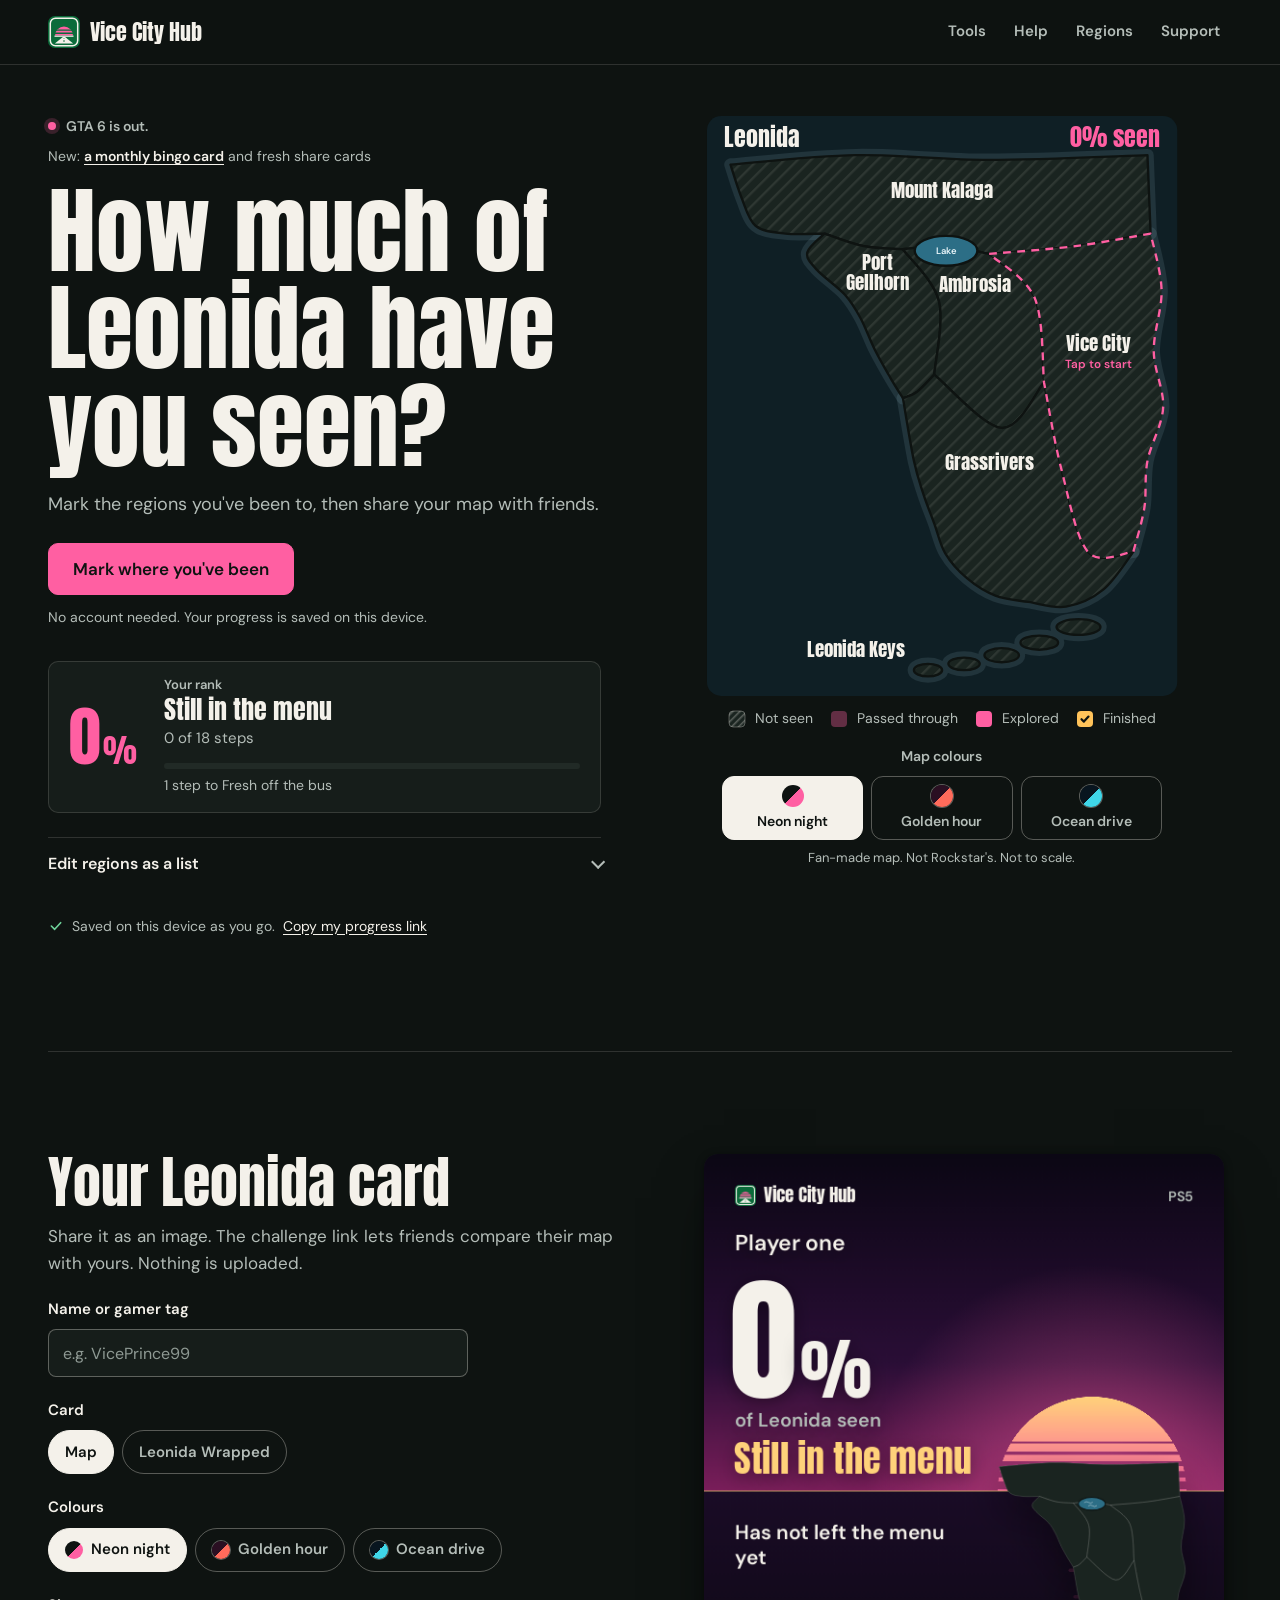
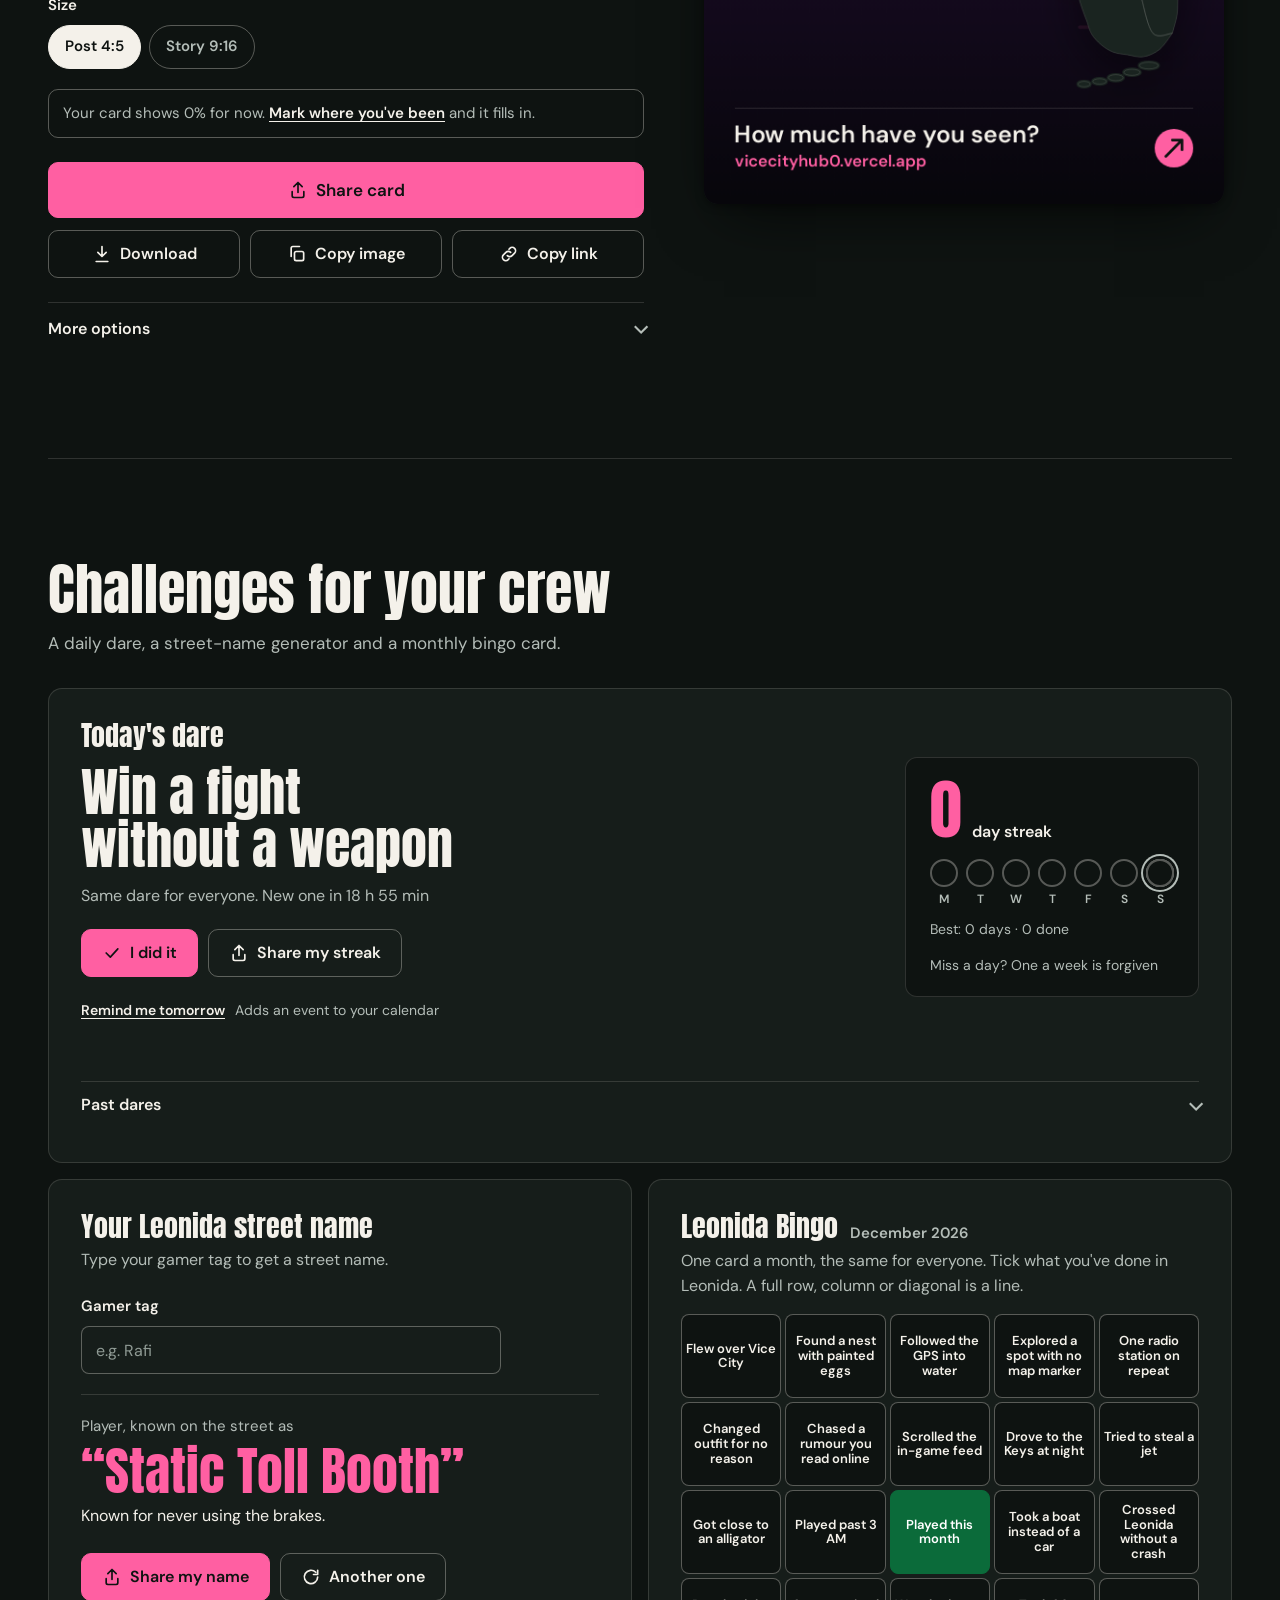
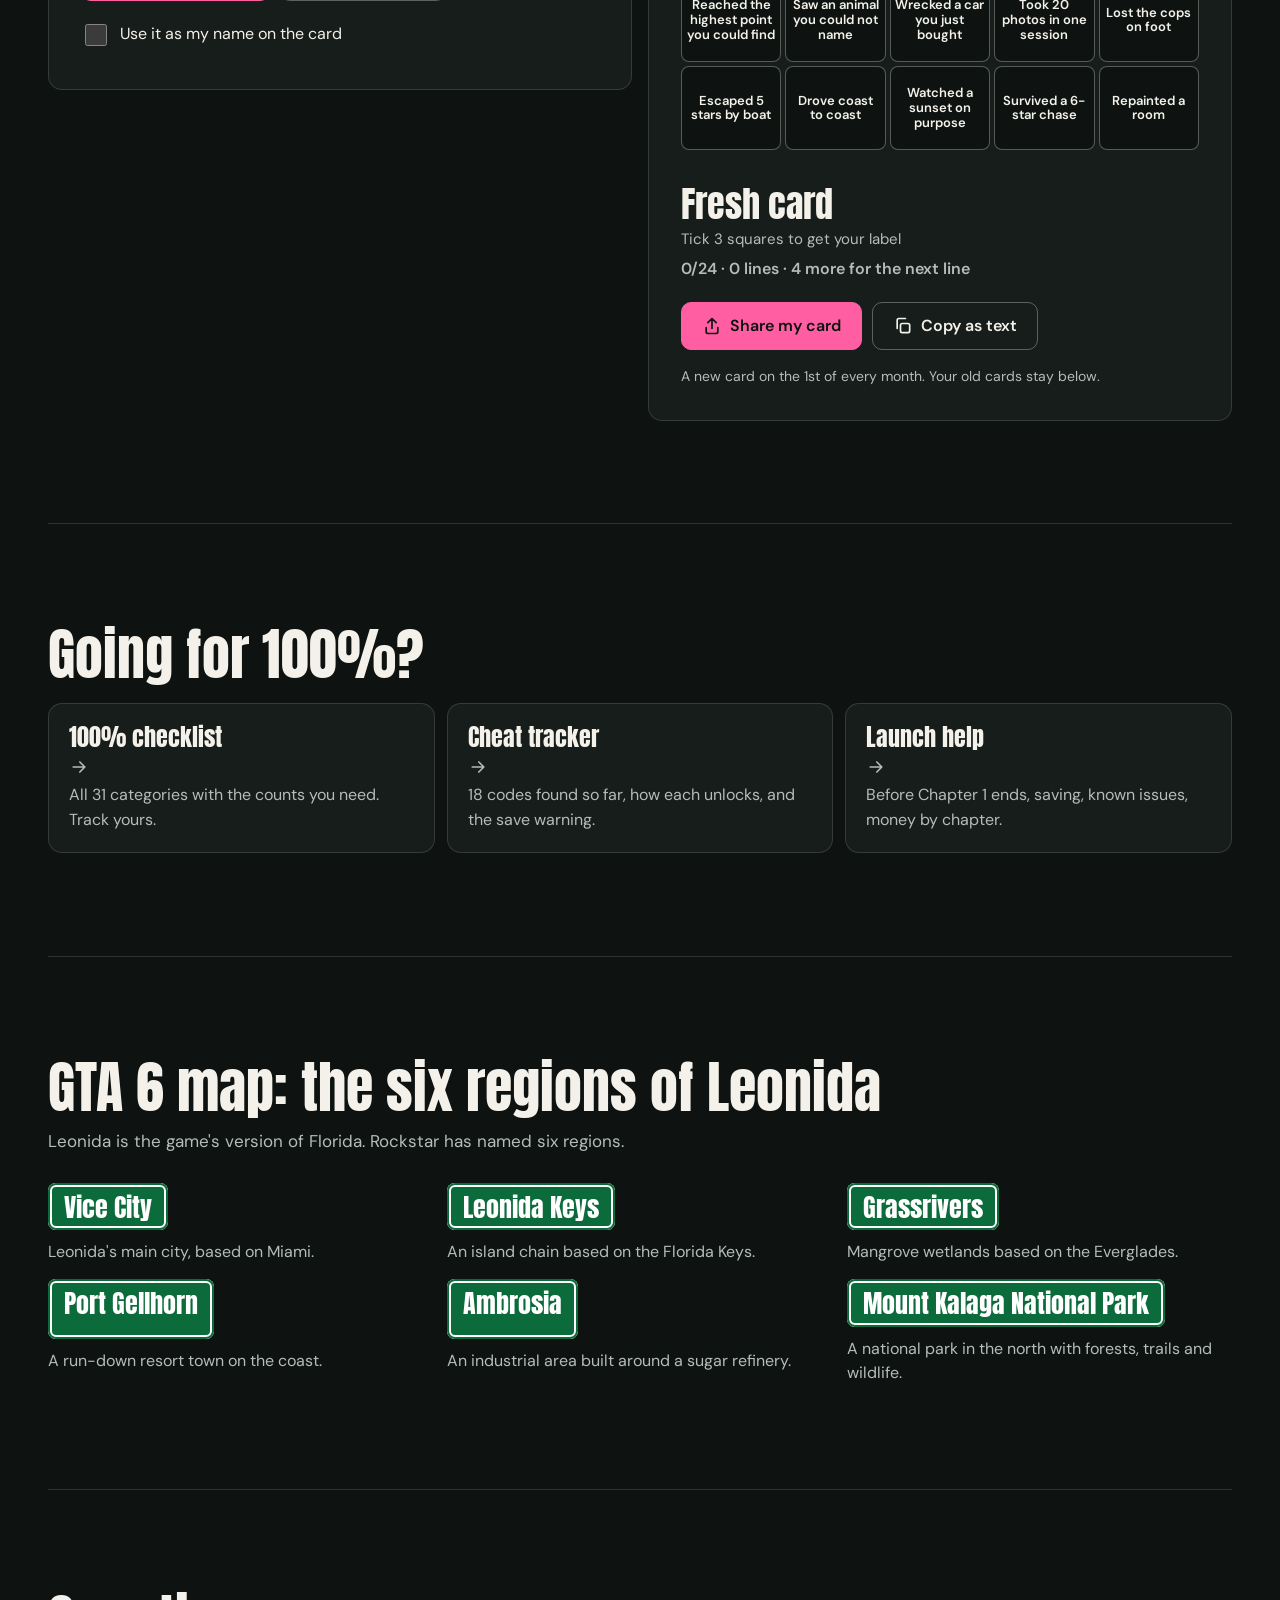
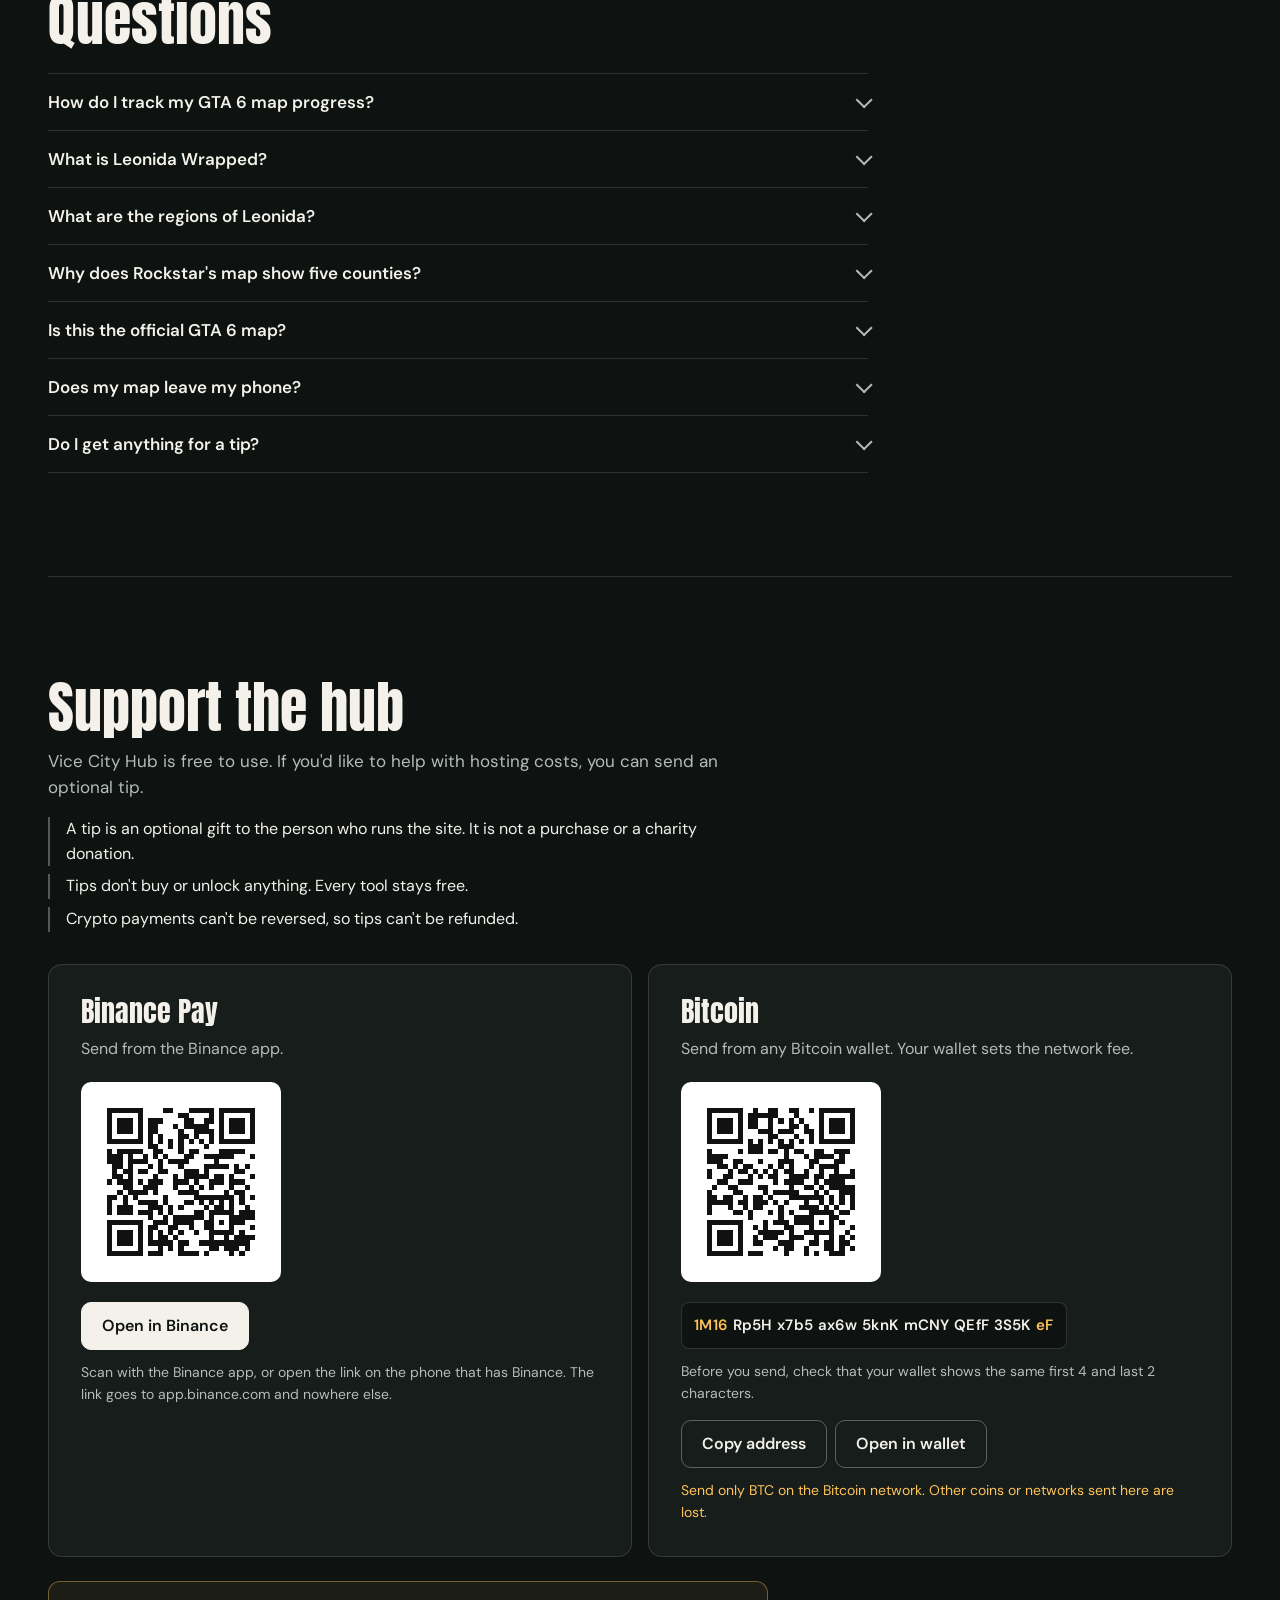
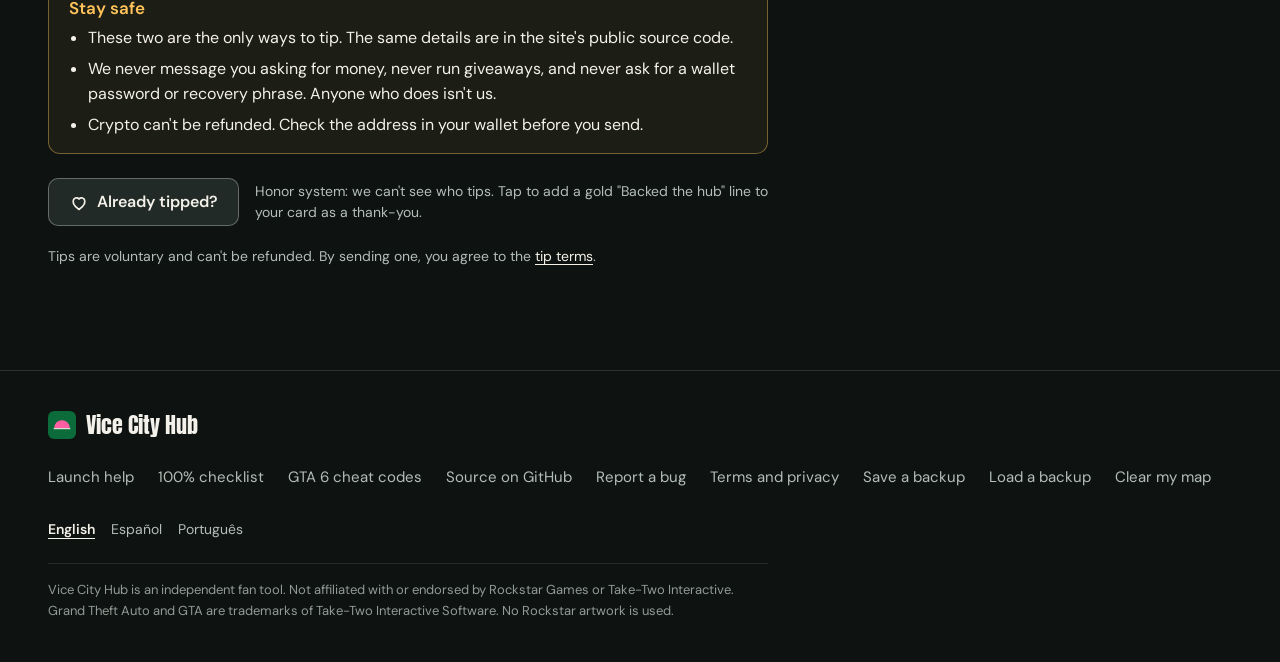
==== commit 7a230b3e: "Remove day stamps and the start date; card changes about 6x faster - Gone from the page: 'Show the d" ====
--- a/site/index.html
+++ b/site/index.html
@@ -33,8 +33,8 @@
 <meta name="twitter:image:alt" content="How much of Leonida have you seen? A Leonida map card and a Blend card for two friends">
 <link rel="preload" href="hub/fonts/anton-400.woff" as="font" type="font/woff" crossorigin>
 <link rel="preload" href="hub/fonts/dmsans-400.woff" as="font" type="font/woff" crossorigin>
-<link rel="stylesheet" href="hub/hub.css?v=20261120e">
-<script src="hub/hub.js?v=20261120e" defer></script>
+<link rel="stylesheet" href="hub/hub.css?v=20261120h">
+<script src="hub/hub.js?v=20261120h" defer></script>
 <script type="application/ld+json">
 {"@context":"https://schema.org","@graph":[
 {"@type":"WebSite","@id":"https://vicecityhub0.vercel.app/#site","name":"Vice City Hub","inLanguage":"en","url":"https://vicecityhub0.vercel.app/"},
@@ -213,10 +213,9 @@
           <legend>Plays on</legend>
           <div class="seg" id="platform">
             <label><input type="radio" name="platform" value="PS5" checked><span>PS5</span></label>
-            <label><input type="radio" name="platform" value="Xbox Series"><span>Xbox Series</span></label>
+            <label><input type="radio" name="platform" value="Xbox Series X|S"><span>Xbox Series X|S</span></label>
           </div>
         </fieldset>
-        <label class="check"><input type="checkbox" id="dayone"><span>Show the day on my card</span></label>
       </details>
     </div>
     <div class="card-maker__preview">
@@ -231,7 +230,7 @@
     <div class="tools__grid">
       <article class="tool daily" aria-labelledby="daily-title">
         <div class="daily__main">
-          <p class="tool__kicker"><span id="daily-title">Today's dare</span> <span class="tool__meta" id="daily-day">Day 1</span> <span class="daily__check"><svg aria-hidden="true" viewBox="0 0 24 24"><path d="M5 12l5 5 9-10"/></svg><span>Done</span></span></p>
+          <p class="tool__kicker"><span id="daily-title">Today's dare</span> <span class="daily__check"><svg aria-hidden="true" viewBox="0 0 24 24"><path d="M5 12l5 5 9-10"/></svg><span>Done</span></span></p>
           <p class="daily__task" id="daily-task" aria-live="polite">Loading today's dare…</p>
           <p class="daily__reset" id="daily-reset">Same dare for everyone today</p>
           <div class="actions">
--- a/site/hub/hub.css
+++ b/site/hub/hub.css
@@ -142,8 +142,6 @@
 .lg-tick { fill: none; stroke: var(--m-on); stroke-width: 2.2; stroke-linecap: round; stroke-linejoin: round; }
 .map-title { font: 400 30px/1 var(--display); fill: var(--chalk); }
 .map-pct { font: 400 30px/1 var(--display); fill: var(--m-accent, var(--neon)); text-anchor: end; font-variant-numeric: tabular-nums; }
-.route { fill: none; stroke: var(--neon); stroke-width: 3; stroke-linecap: round; stroke-dasharray: 1 9; opacity: .95; }
-.route-dot { fill: var(--asphalt); stroke: var(--neon); stroke-width: 3; }
 .compass text { font: 600 12px var(--text); fill: var(--chalk); }
 @media (hover: hover) { .rg:hover .shape { stroke: var(--chalk); } }
 .rg:focus-visible .shape { stroke: var(--chalk); stroke-width: 5; }
@@ -170,7 +168,7 @@
 .card-maker__preview canvas.is-story { max-width: 380px; }
 .field { margin: 22px 0 0; padding: 0; border: 0; min-width: 0; }
 .field label, .field legend { display: block; font-weight: 600; font-size: 15px; margin-bottom: 8px; padding: 0; }
-.field input[type="text"], .field input[type="search"], .field input:not([type]) { width: 100%; max-width: 420px; min-height: 48px; padding: 0 14px; border-radius: 8px; border: 1px solid var(--line-strong);
+.field input[type="text"], .field input[type="search"], .field input:not([type]), .field input[type="date"] { width: 100%; max-width: 420px; min-height: 48px; padding: 0 14px; border-radius: 8px; border: 1px solid var(--line-strong);
   background: var(--asphalt-2); color: var(--chalk); font: 400 16px var(--text); caret-color: var(--neon); }
 .field input::placeholder { color: #8F9A94; }
 .field input:focus { border-color: var(--neon); outline: none; box-shadow: 0 0 0 3px rgba(255, 95, 162, .25); }
@@ -735,3 +733,4 @@
 .whatsnew a { color: var(--chalk); font-weight: 600; text-underline-offset: 3px; }
 .daily__remind { margin-top: 12px; font-size: 14px; color: var(--chalk-2); display: flex; flex-wrap: wrap; align-items: center; gap: 4px 10px; }
 .daily__remind .linklike { min-height: 44px; font-weight: 600; color: var(--chalk); }
+.field input[type="date"] { color-scheme: dark; font: inherit; }
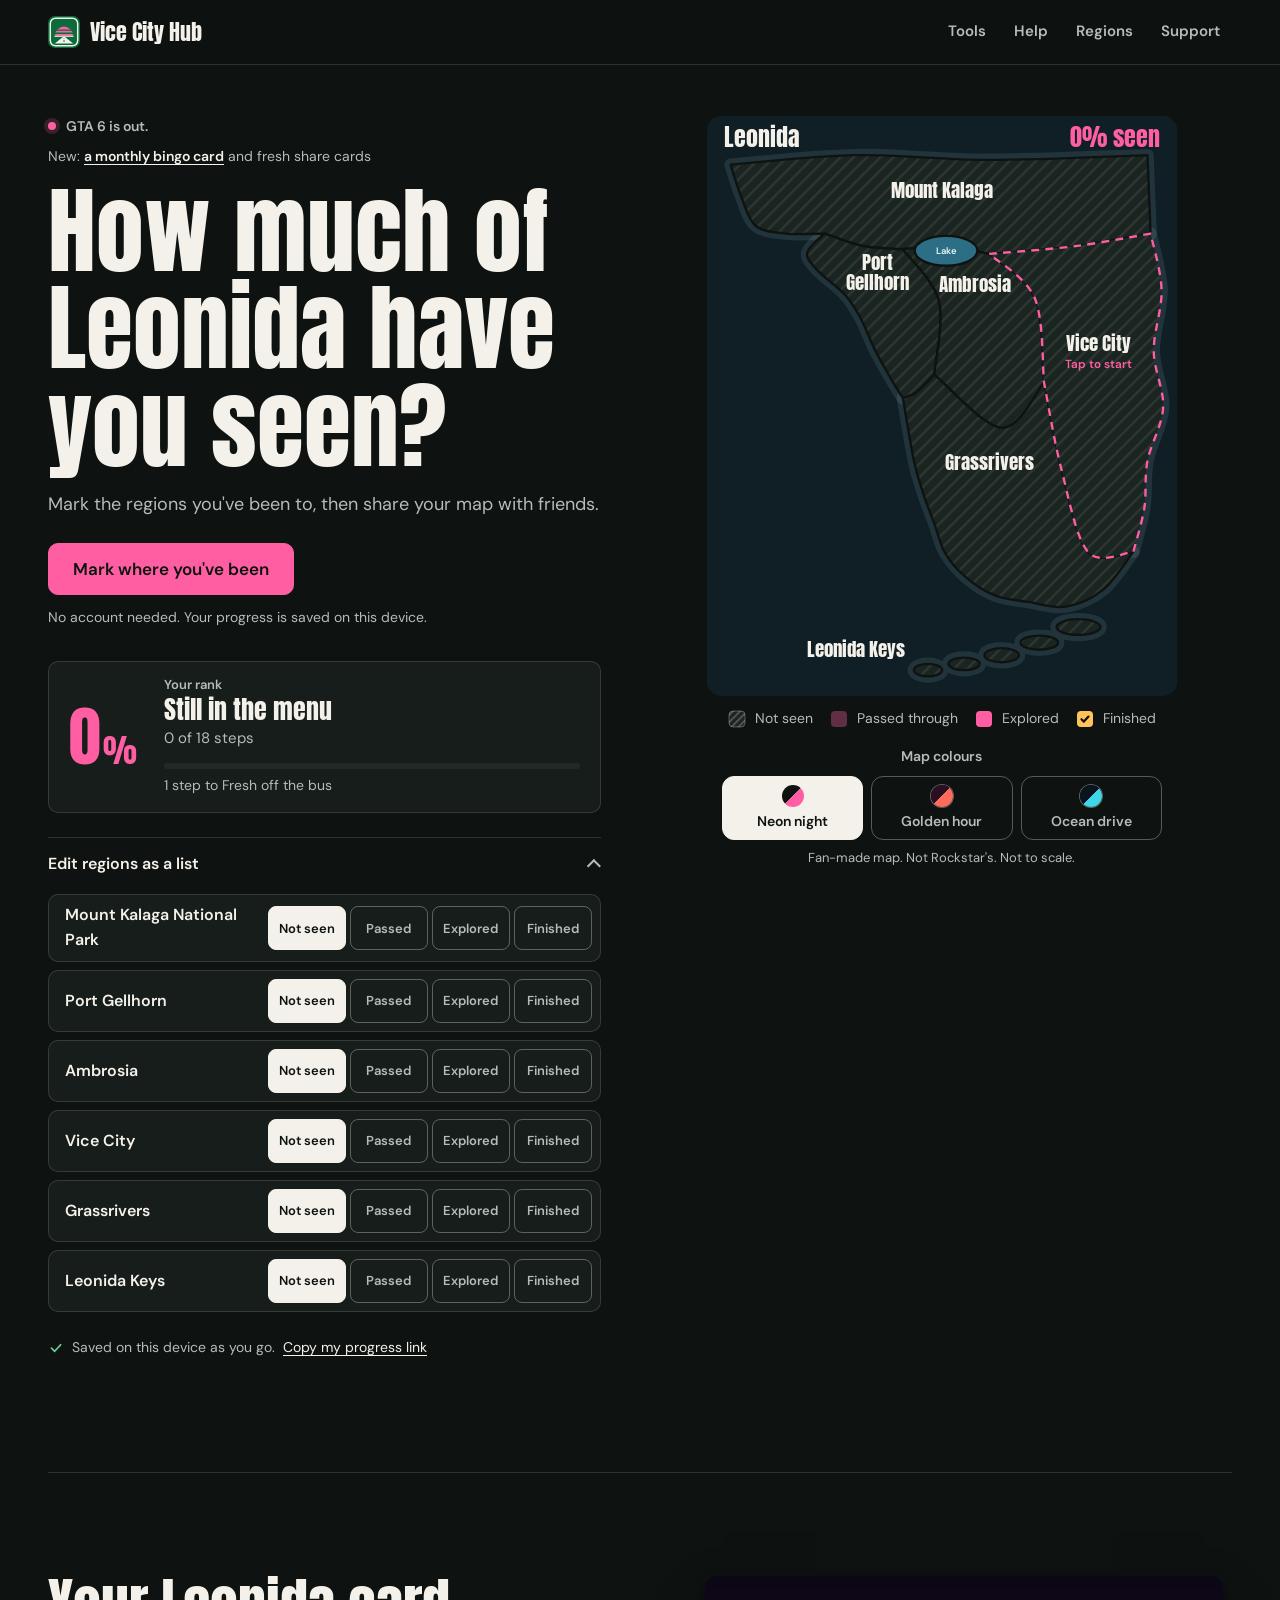
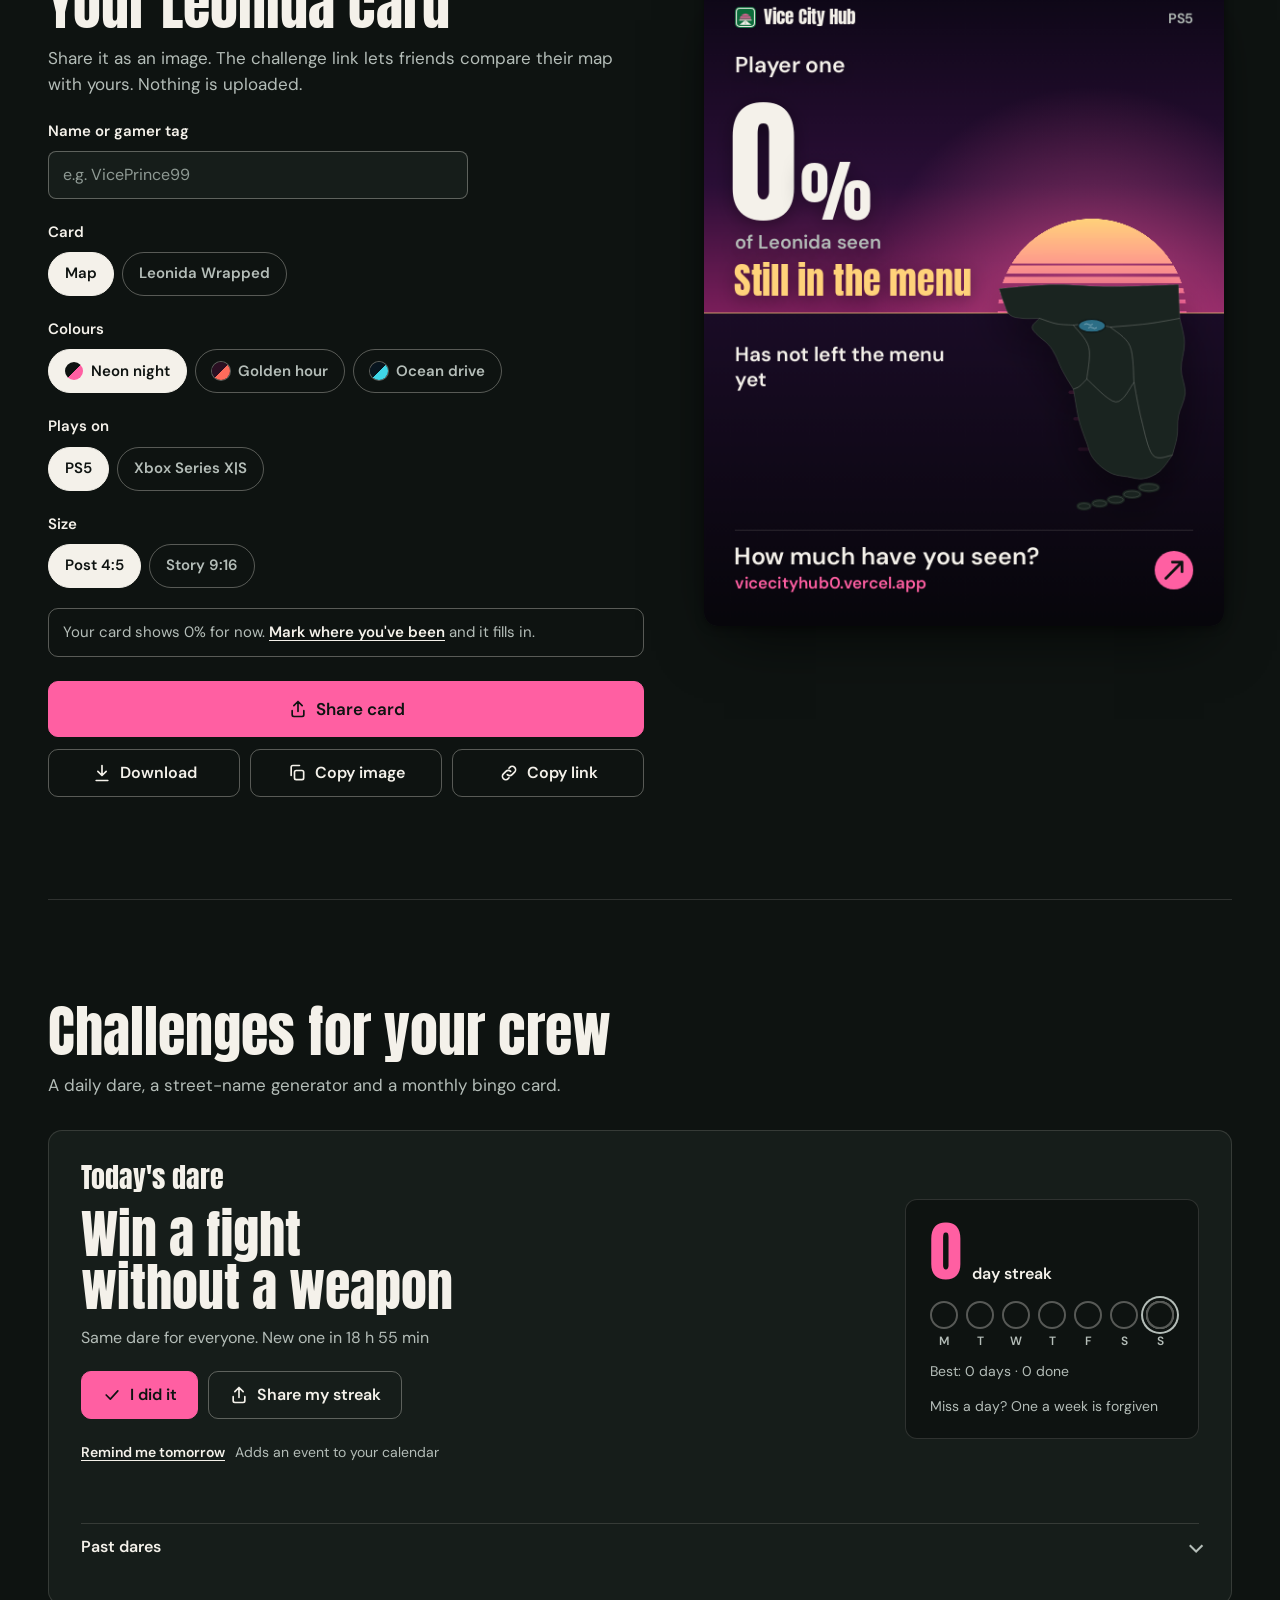
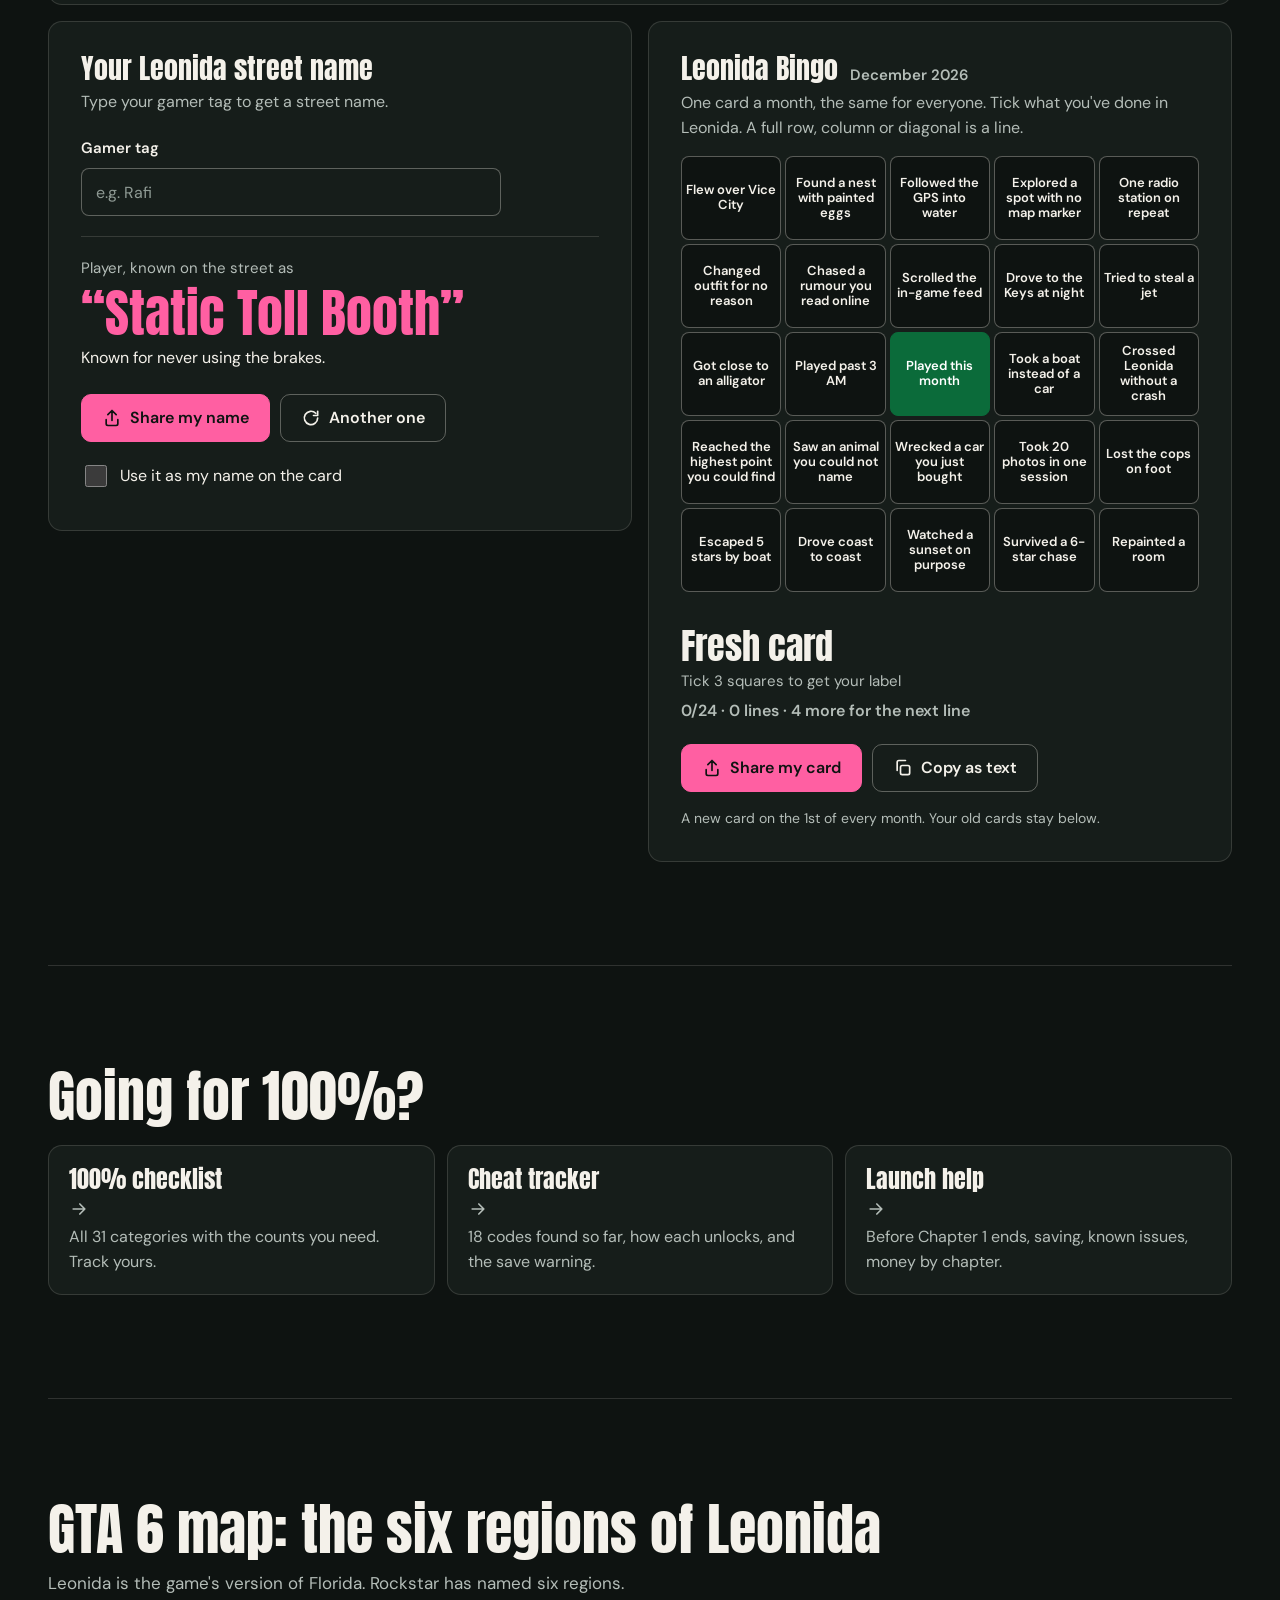
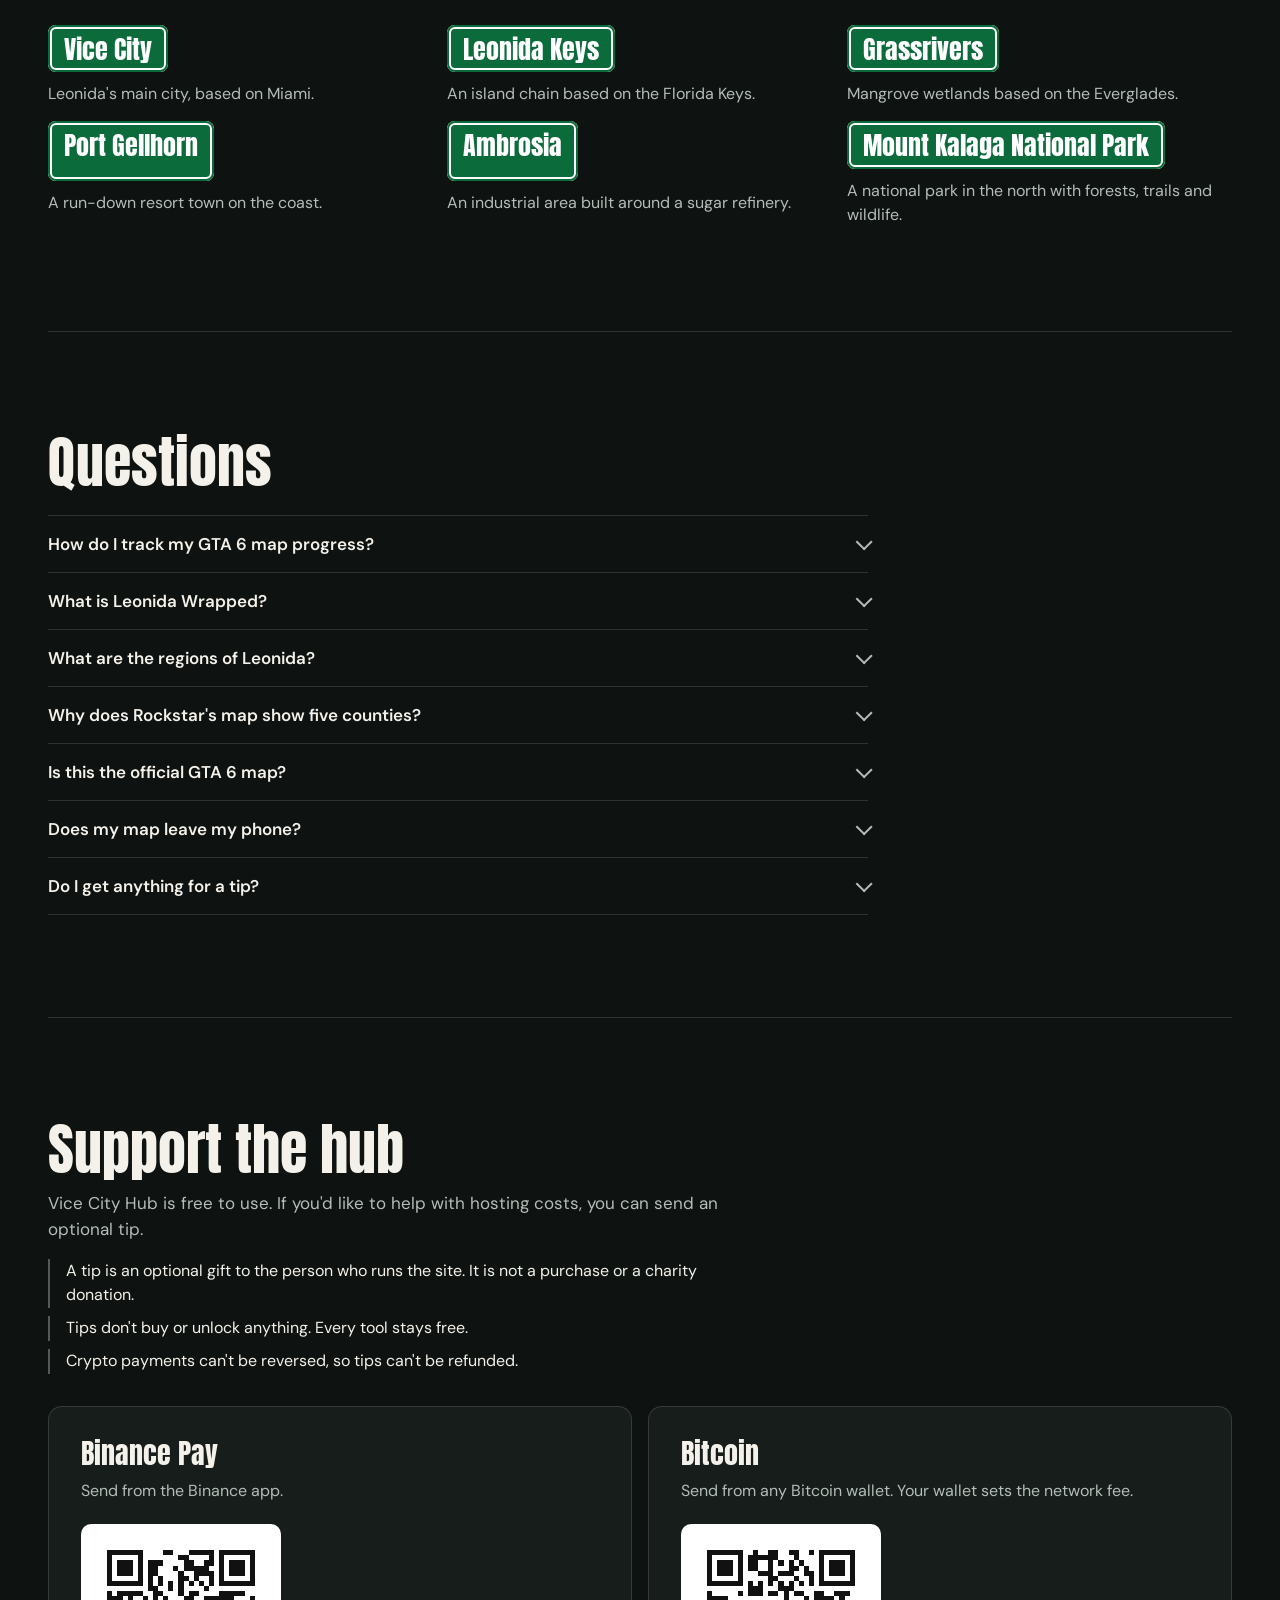
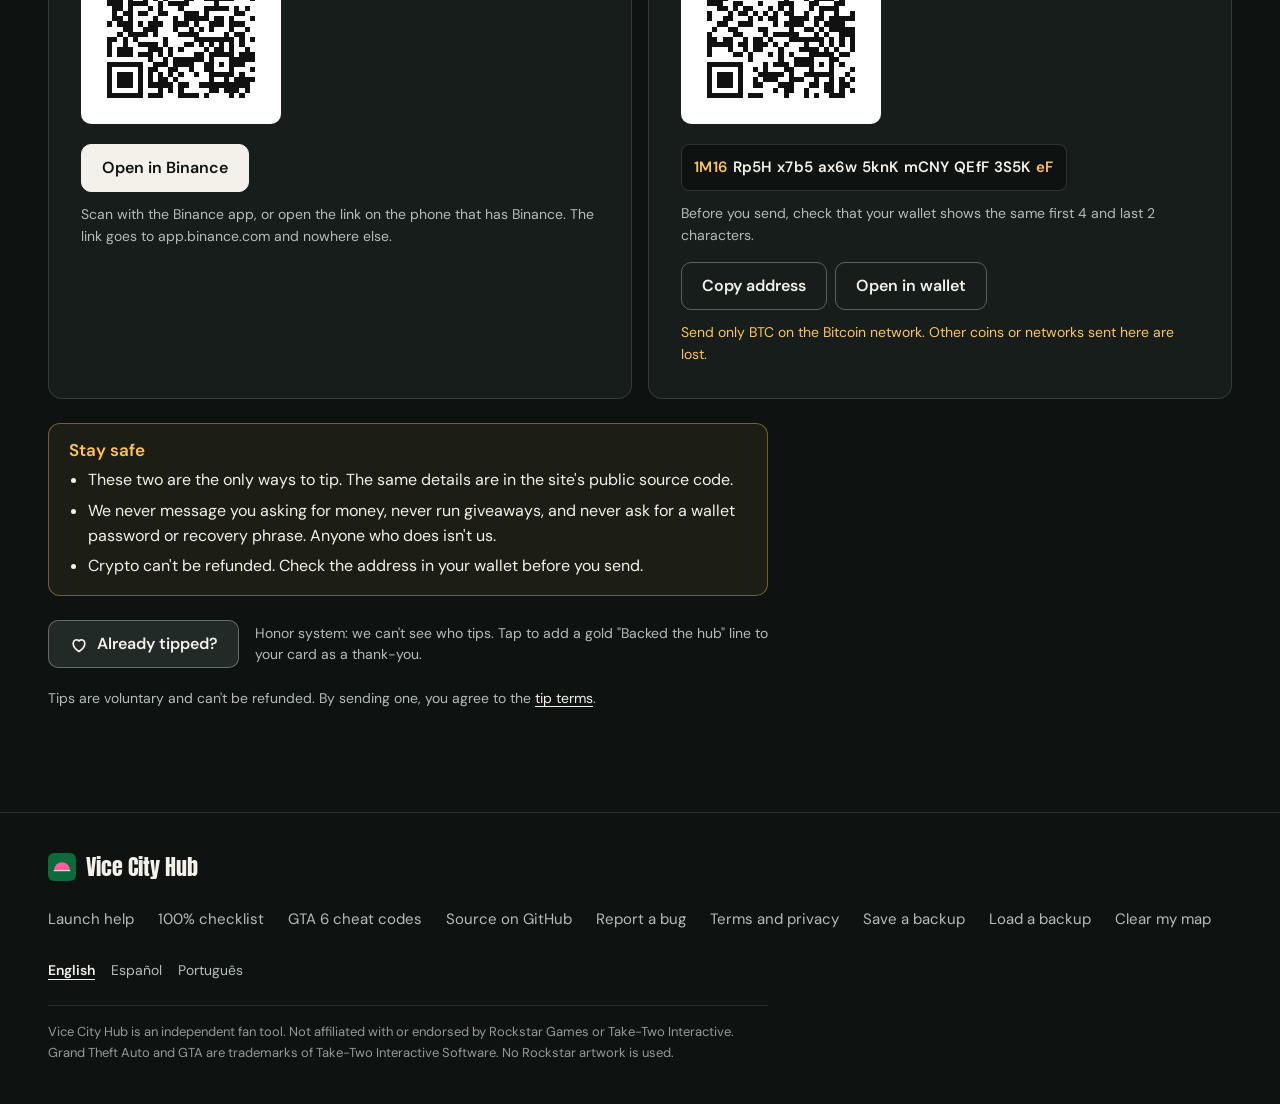
==== commit 1015f52a: "Card options in one place; region list open on wide screens - 'More options' is gone: Plays on sits " ====
--- a/site/index.html
+++ b/site/index.html
@@ -33,8 +33,8 @@
 <meta name="twitter:image:alt" content="How much of Leonida have you seen? A Leonida map card and a Blend card for two friends">
 <link rel="preload" href="hub/fonts/anton-400.woff" as="font" type="font/woff" crossorigin>
 <link rel="preload" href="hub/fonts/dmsans-400.woff" as="font" type="font/woff" crossorigin>
-<link rel="stylesheet" href="hub/hub.css?v=20261120h">
-<script src="hub/hub.js?v=20261120h" defer></script>
+<link rel="stylesheet" href="hub/hub.css?v=20261120i">
+<script src="hub/hub.js?v=20261120i" defer></script>
 <script type="application/ld+json">
 {"@context":"https://schema.org","@graph":[
 {"@type":"WebSite","@id":"https://vicecityhub0.vercel.app/#site","name":"Vice City Hub","inLanguage":"en","url":"https://vicecityhub0.vercel.app/"},
@@ -188,6 +188,13 @@
         </div>
       </fieldset>
       <fieldset class="field">
+        <legend>Plays on</legend>
+        <div class="seg" id="platform">
+          <label><input type="radio" name="platform" value="PS5" checked><span>PS5</span></label>
+          <label><input type="radio" name="platform" value="Xbox Series X|S"><span>Xbox Series X|S</span></label>
+        </div>
+      </fieldset>
+      <fieldset class="field">
         <legend>Size</legend>
         <div class="seg" id="format">
           <label><input type="radio" name="format" value="square" checked><span>Post 4:5</span></label>
@@ -207,16 +214,6 @@
         <p><strong>Your card is ready.</strong> The site is free. Tips are optional.</p>
         <a class="btn" href="#tip">Support the hub</a>
       </div>
-      <details class="more">
-        <summary>More options</summary>
-        <fieldset class="field">
-          <legend>Plays on</legend>
-          <div class="seg" id="platform">
-            <label><input type="radio" name="platform" value="PS5" checked><span>PS5</span></label>
-            <label><input type="radio" name="platform" value="Xbox Series X|S"><span>Xbox Series X|S</span></label>
-          </div>
-        </fieldset>
-      </details>
     </div>
     <div class="card-maker__preview">
       <canvas id="card-canvas" width="2160" height="2700" aria-label="Preview of your Leonida card" role="img"></canvas>
--- a/site/hub/hub.css
+++ b/site/hub/hub.css
@@ -451,7 +451,7 @@
 section.cheats:first-child { border-top: 0; padding-top: clamp(24px, 4vw, 56px); }
 p.cheat-more { margin-top: 16px; }
 
-/* Phones: the card first, then name, size and the share buttons, then More options. */
+/* Phones: the card first, then name, size and the share buttons, then the options. */
 @media (max-width: 899px) {
   .card-maker { gap: 0; }
   .card-maker__form { display: contents; }
@@ -495,14 +495,13 @@
 .actions--sub { margin-top: 12px; }
 .card-maker .actions { margin-top: 24px; }
 .card-maker .actions .btn--primary { min-height: 56px; padding-inline: 28px; font-size: 17px; }
-details.more, details.list-toggle { margin-top: 24px; border-top: 1px solid var(--line); }
-details.more > summary, details.list-toggle > summary { list-style: none; cursor: pointer; display: flex; align-items: center; justify-content: space-between; gap: 12px;
+details.list-toggle { margin-top: 24px; border-top: 1px solid var(--line); }
+details.list-toggle > summary { list-style: none; cursor: pointer; display: flex; align-items: center; justify-content: space-between; gap: 12px;
   min-height: 52px; font-weight: 600; font-size: 16px; color: var(--chalk); }
-details.more > summary::-webkit-details-marker, details.list-toggle > summary::-webkit-details-marker { display: none; }
-details.more > summary::after, details.list-toggle > summary::after { content: ""; width: 10px; height: 10px; border-right: 2px solid var(--chalk-2); border-bottom: 2px solid var(--chalk-2);
+details.list-toggle > summary::-webkit-details-marker { display: none; }
+details.list-toggle > summary::after { content: ""; width: 10px; height: 10px; border-right: 2px solid var(--chalk-2); border-bottom: 2px solid var(--chalk-2);
   transform: rotate(45deg) translateY(-3px); transition: transform .2s; }
-details[open].more > summary::after, details[open].list-toggle > summary::after { transform: rotate(225deg) translateY(-3px); }
-details.more > .field:first-of-type { margin-top: 4px; }
+details[open].list-toggle > summary::after { transform: rotate(225deg) translateY(-3px); }
 details.list-toggle .regions-list { margin-top: 4px; }
 
 /* Next step: after the first map tap on a phone, the way to the card is always one tap away. */
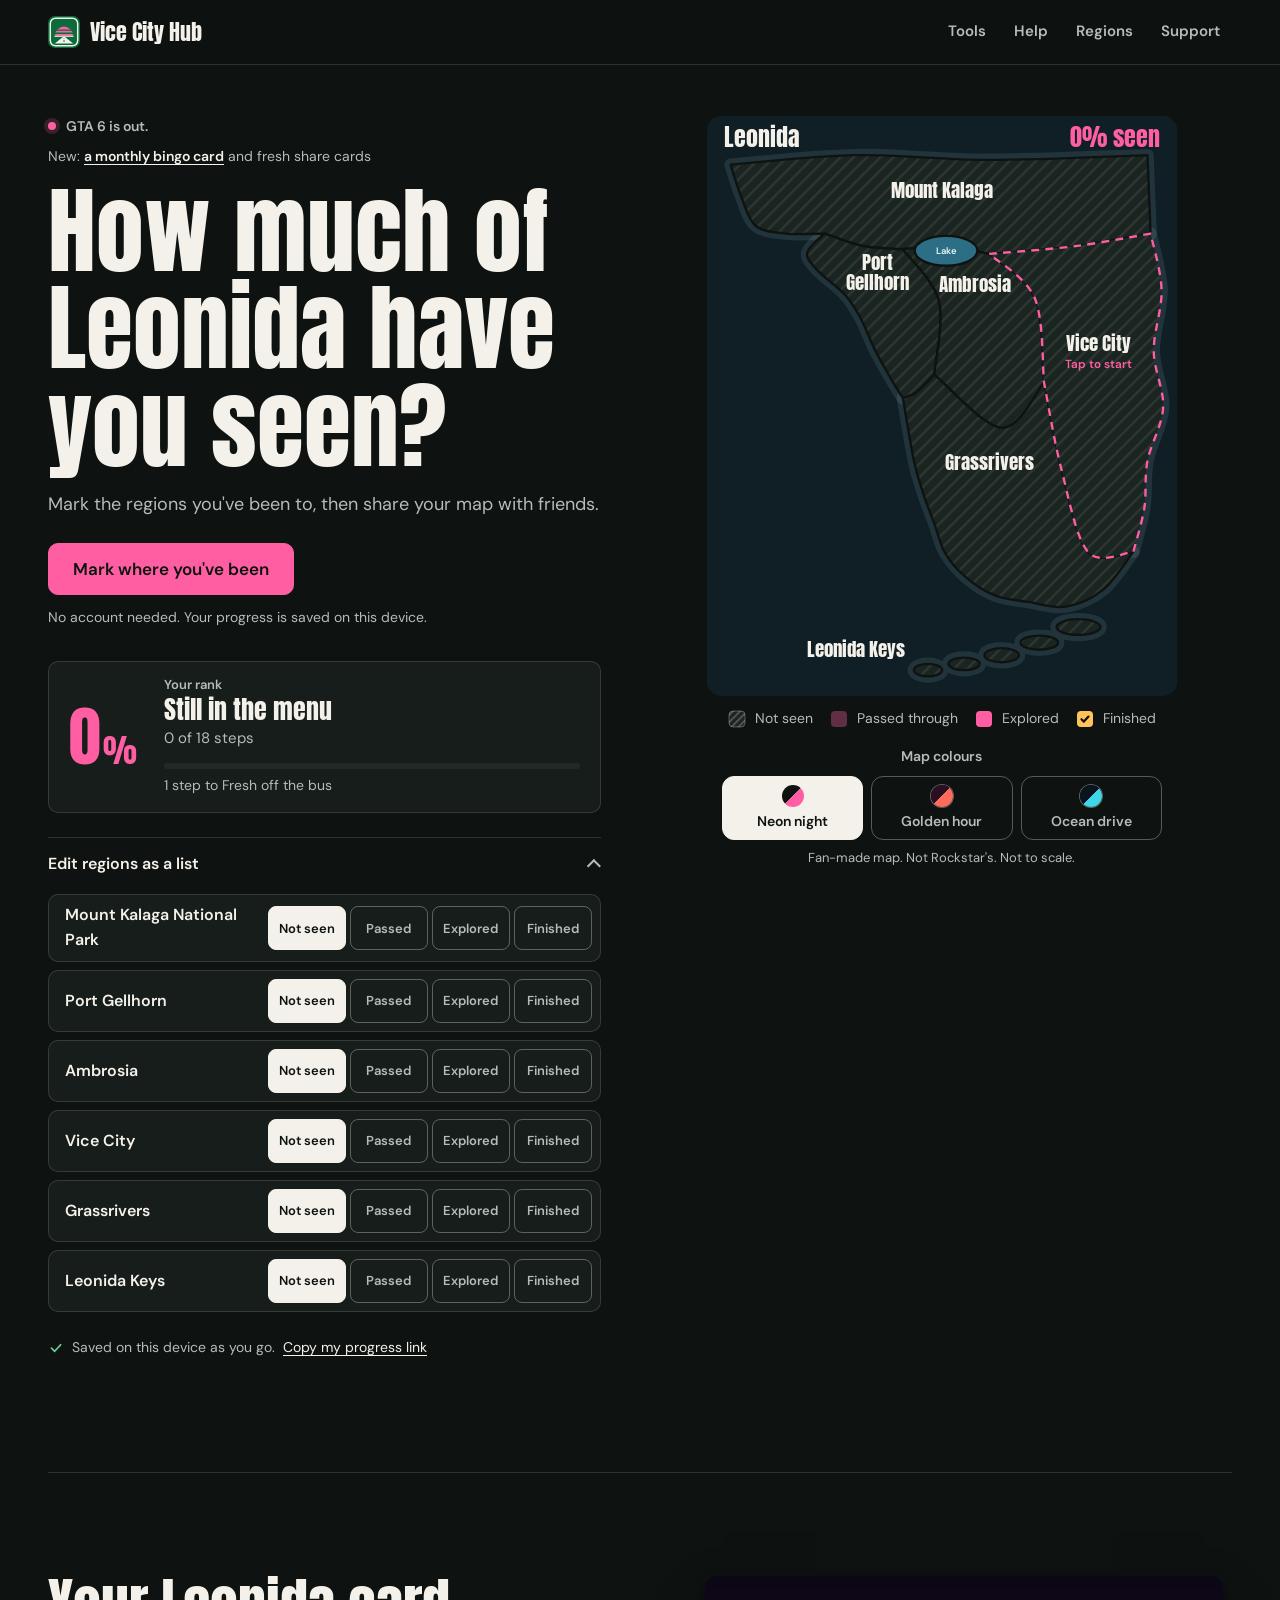
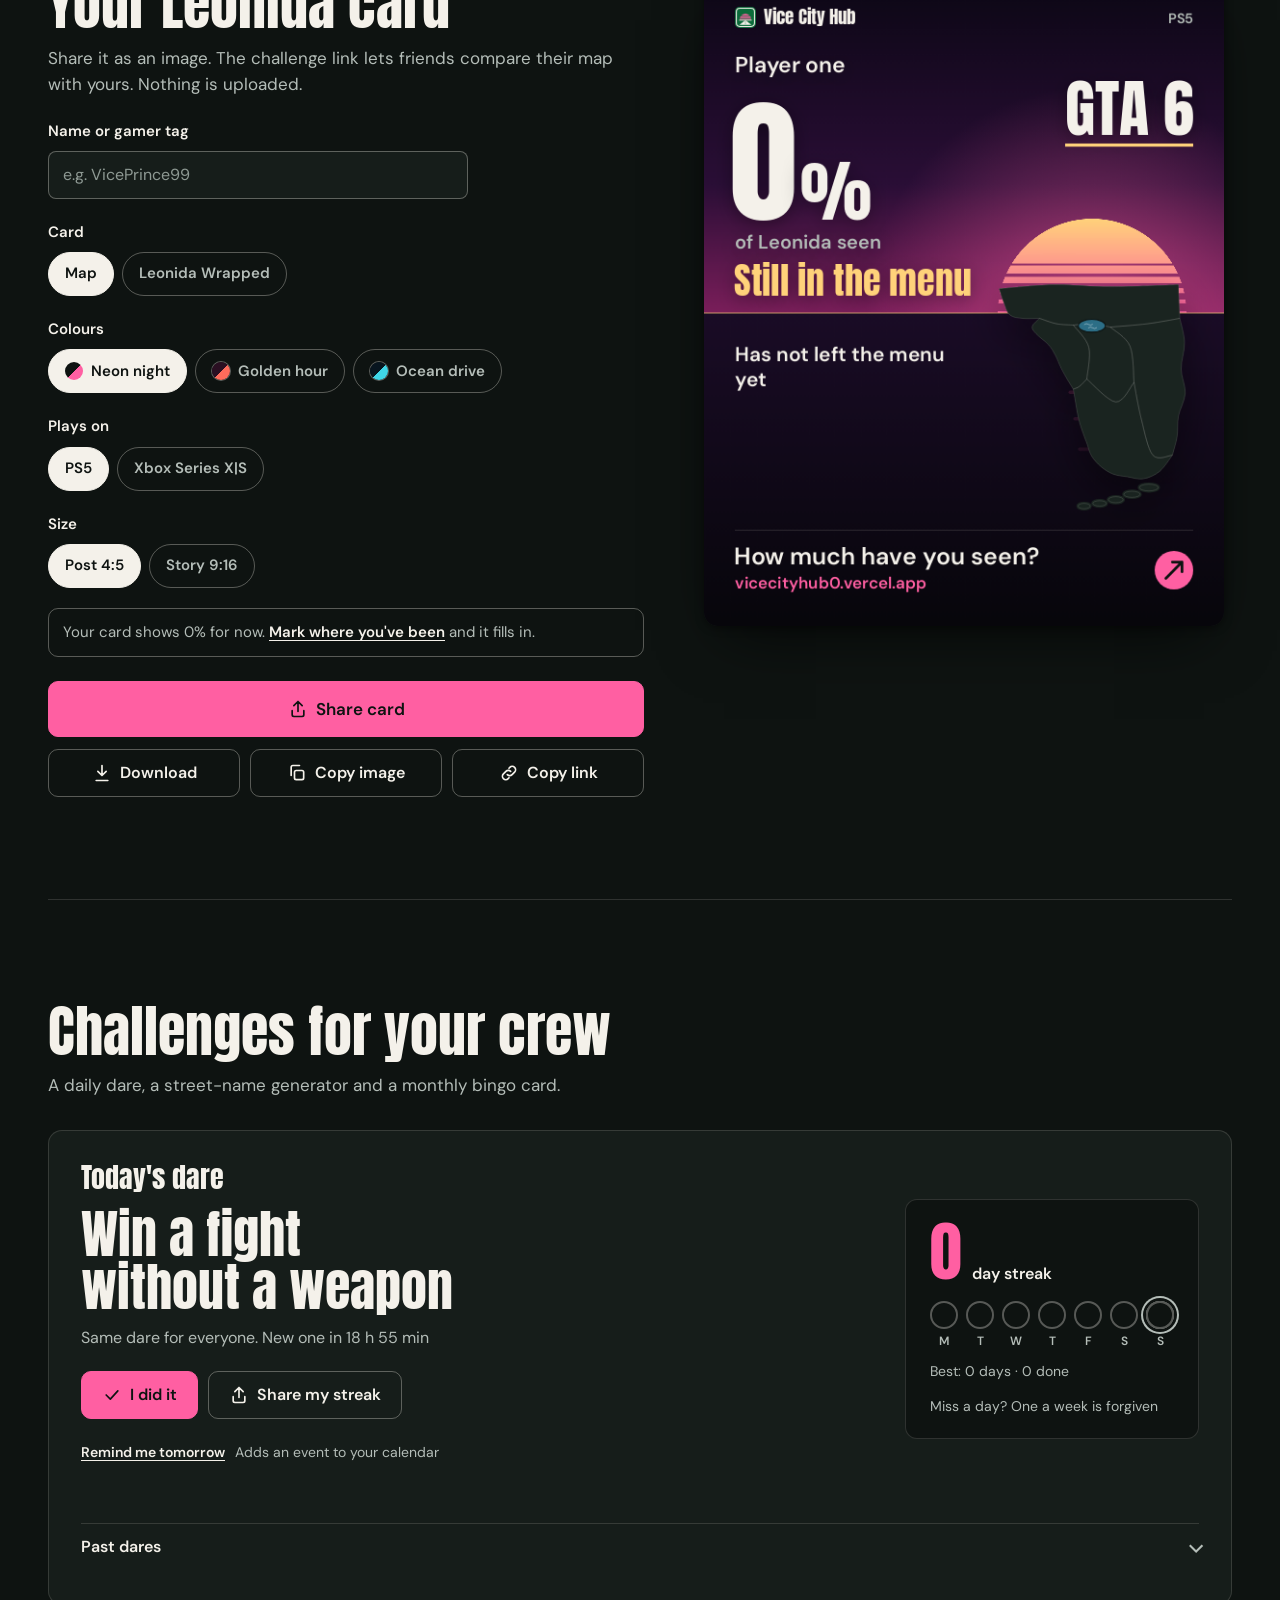
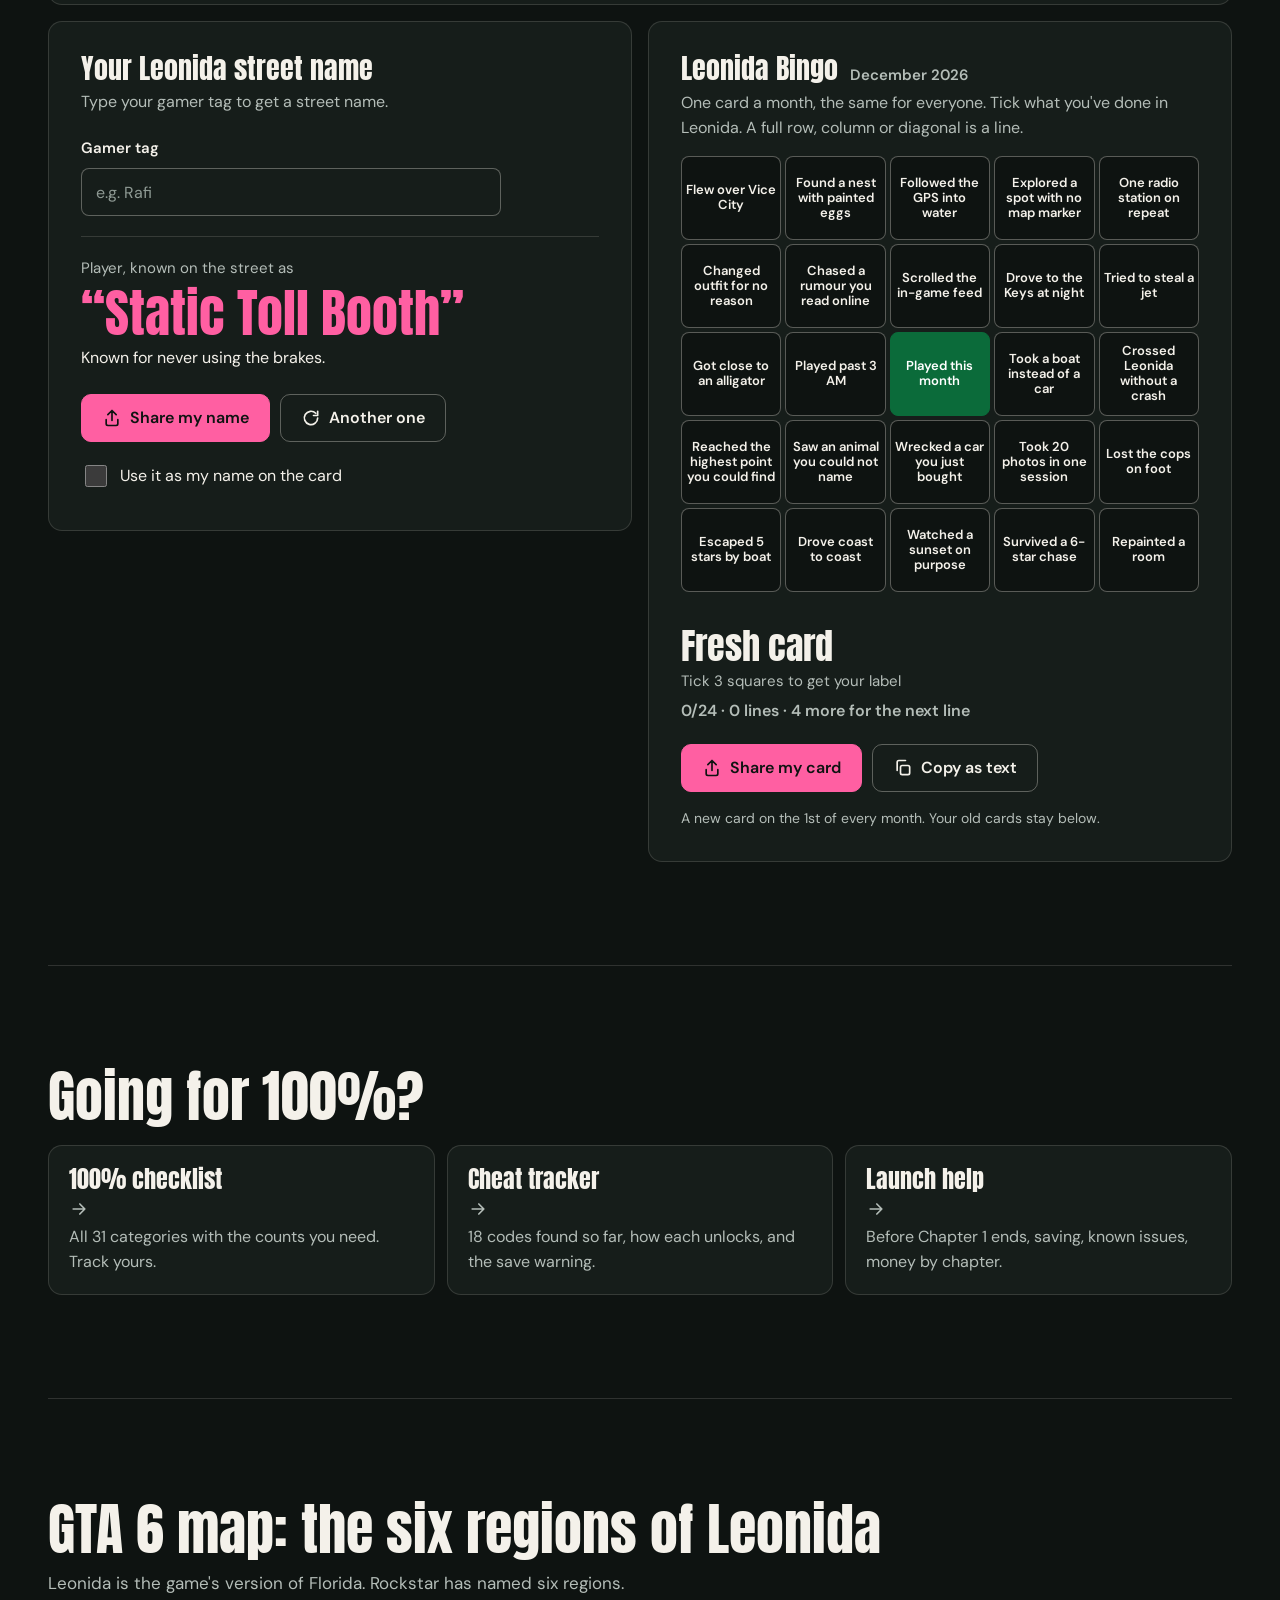
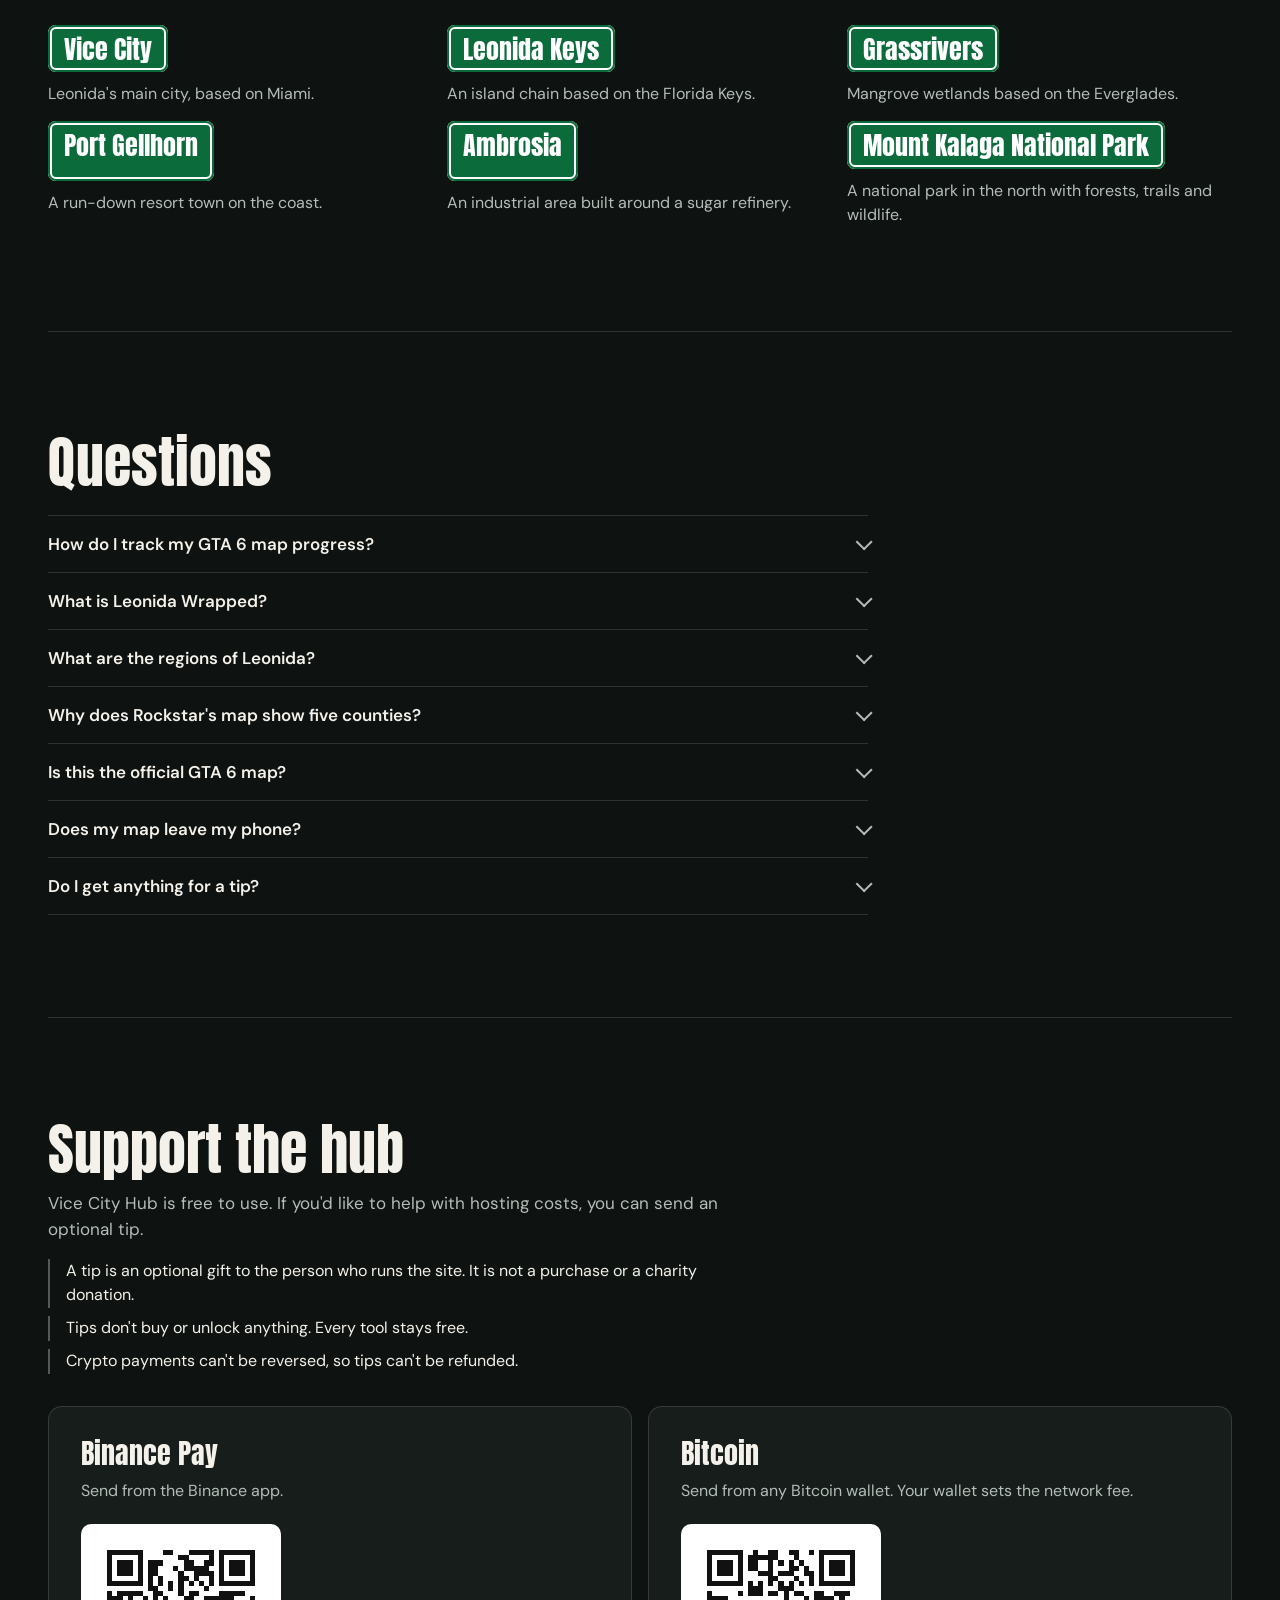
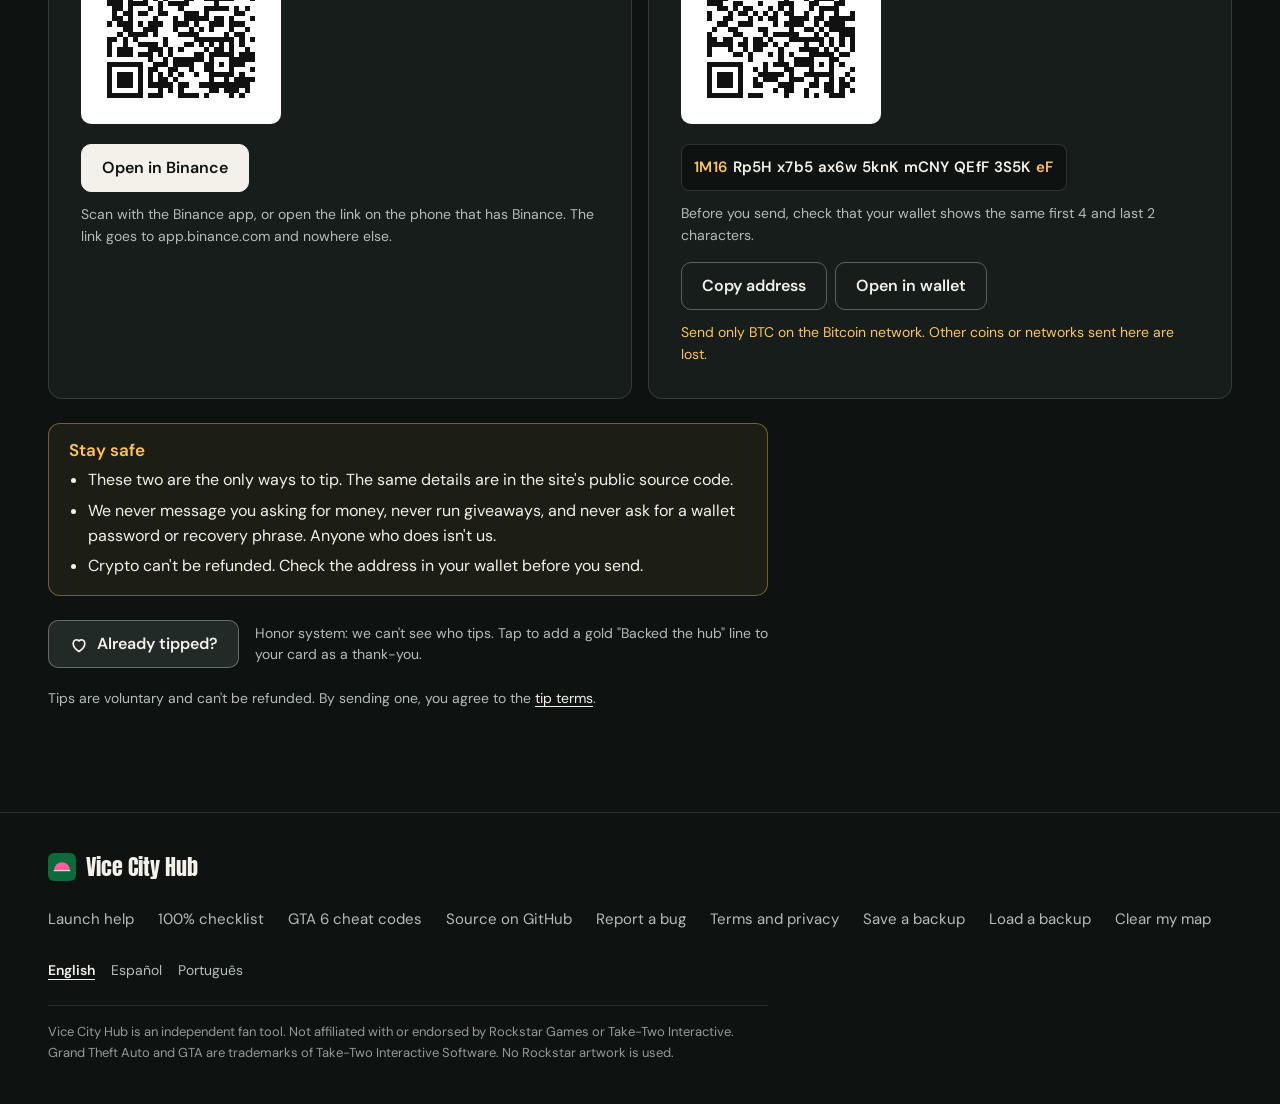
==== commit 38428376: "Map card: 'GTA 6' title in the sky The game's name in the card's own display type (Anton), right-ali" ====
--- a/site/index.html
+++ b/site/index.html
@@ -33,8 +33,8 @@
 <meta name="twitter:image:alt" content="How much of Leonida have you seen? A Leonida map card and a Blend card for two friends">
 <link rel="preload" href="hub/fonts/anton-400.woff" as="font" type="font/woff" crossorigin>
 <link rel="preload" href="hub/fonts/dmsans-400.woff" as="font" type="font/woff" crossorigin>
-<link rel="stylesheet" href="hub/hub.css?v=20261120i">
-<script src="hub/hub.js?v=20261120i" defer></script>
+<link rel="stylesheet" href="hub/hub.css?v=20261121a">
+<script src="hub/hub.js?v=20261121a" defer></script>
 <script type="application/ld+json">
 {"@context":"https://schema.org","@graph":[
 {"@type":"WebSite","@id":"https://vicecityhub0.vercel.app/#site","name":"Vice City Hub","inLanguage":"en","url":"https://vicecityhub0.vercel.app/"},
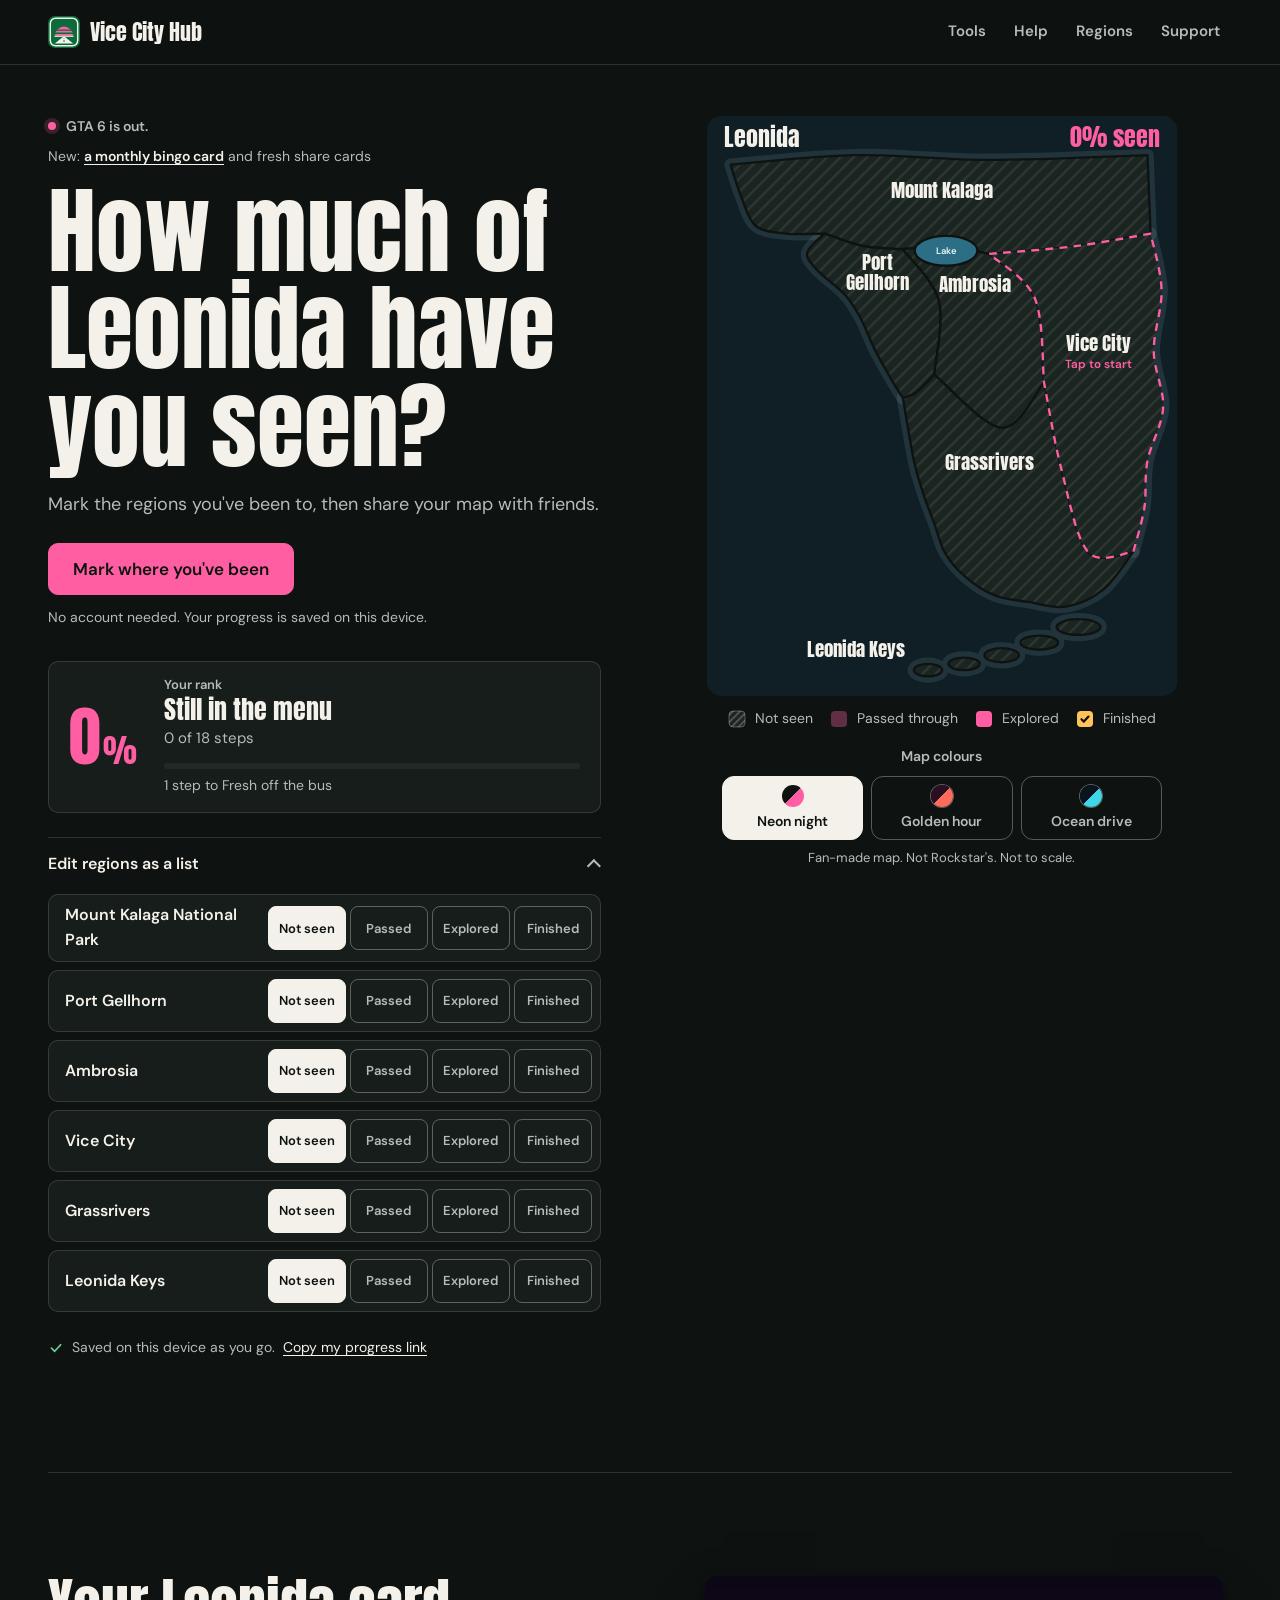
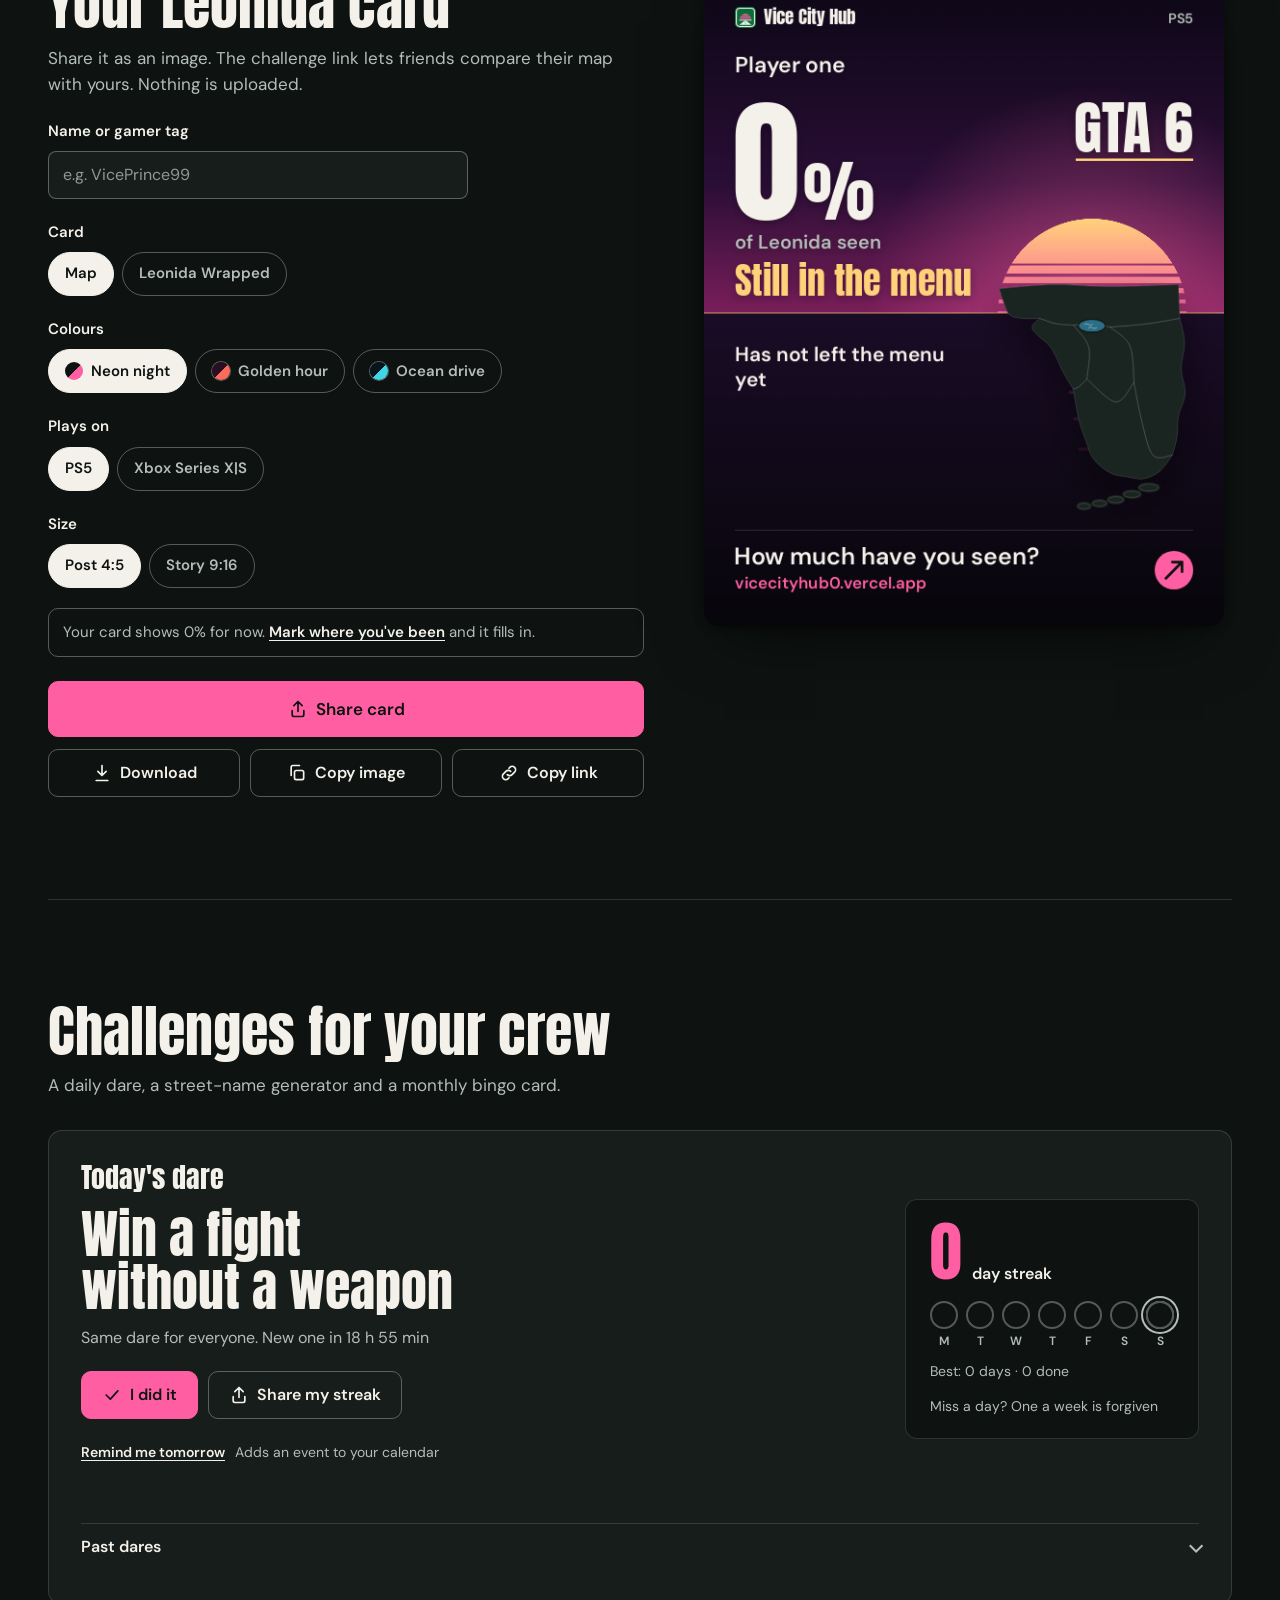
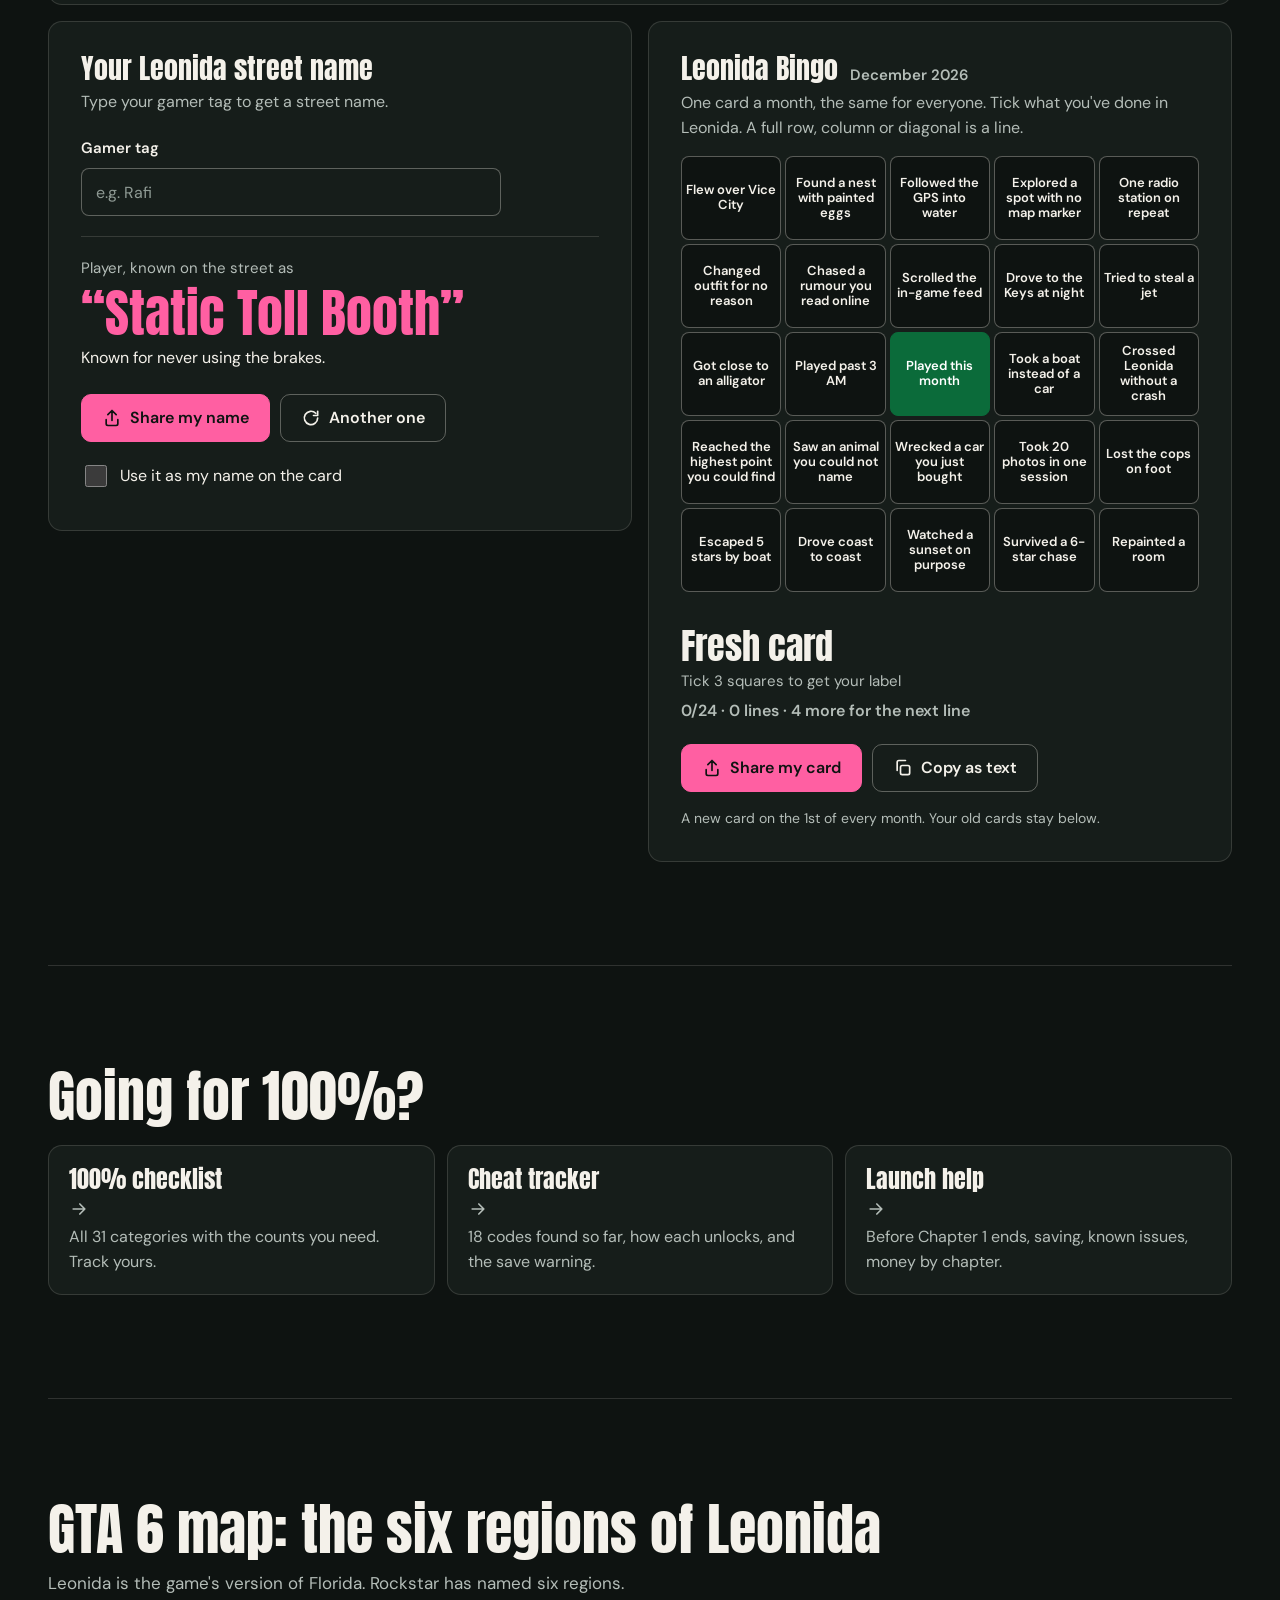
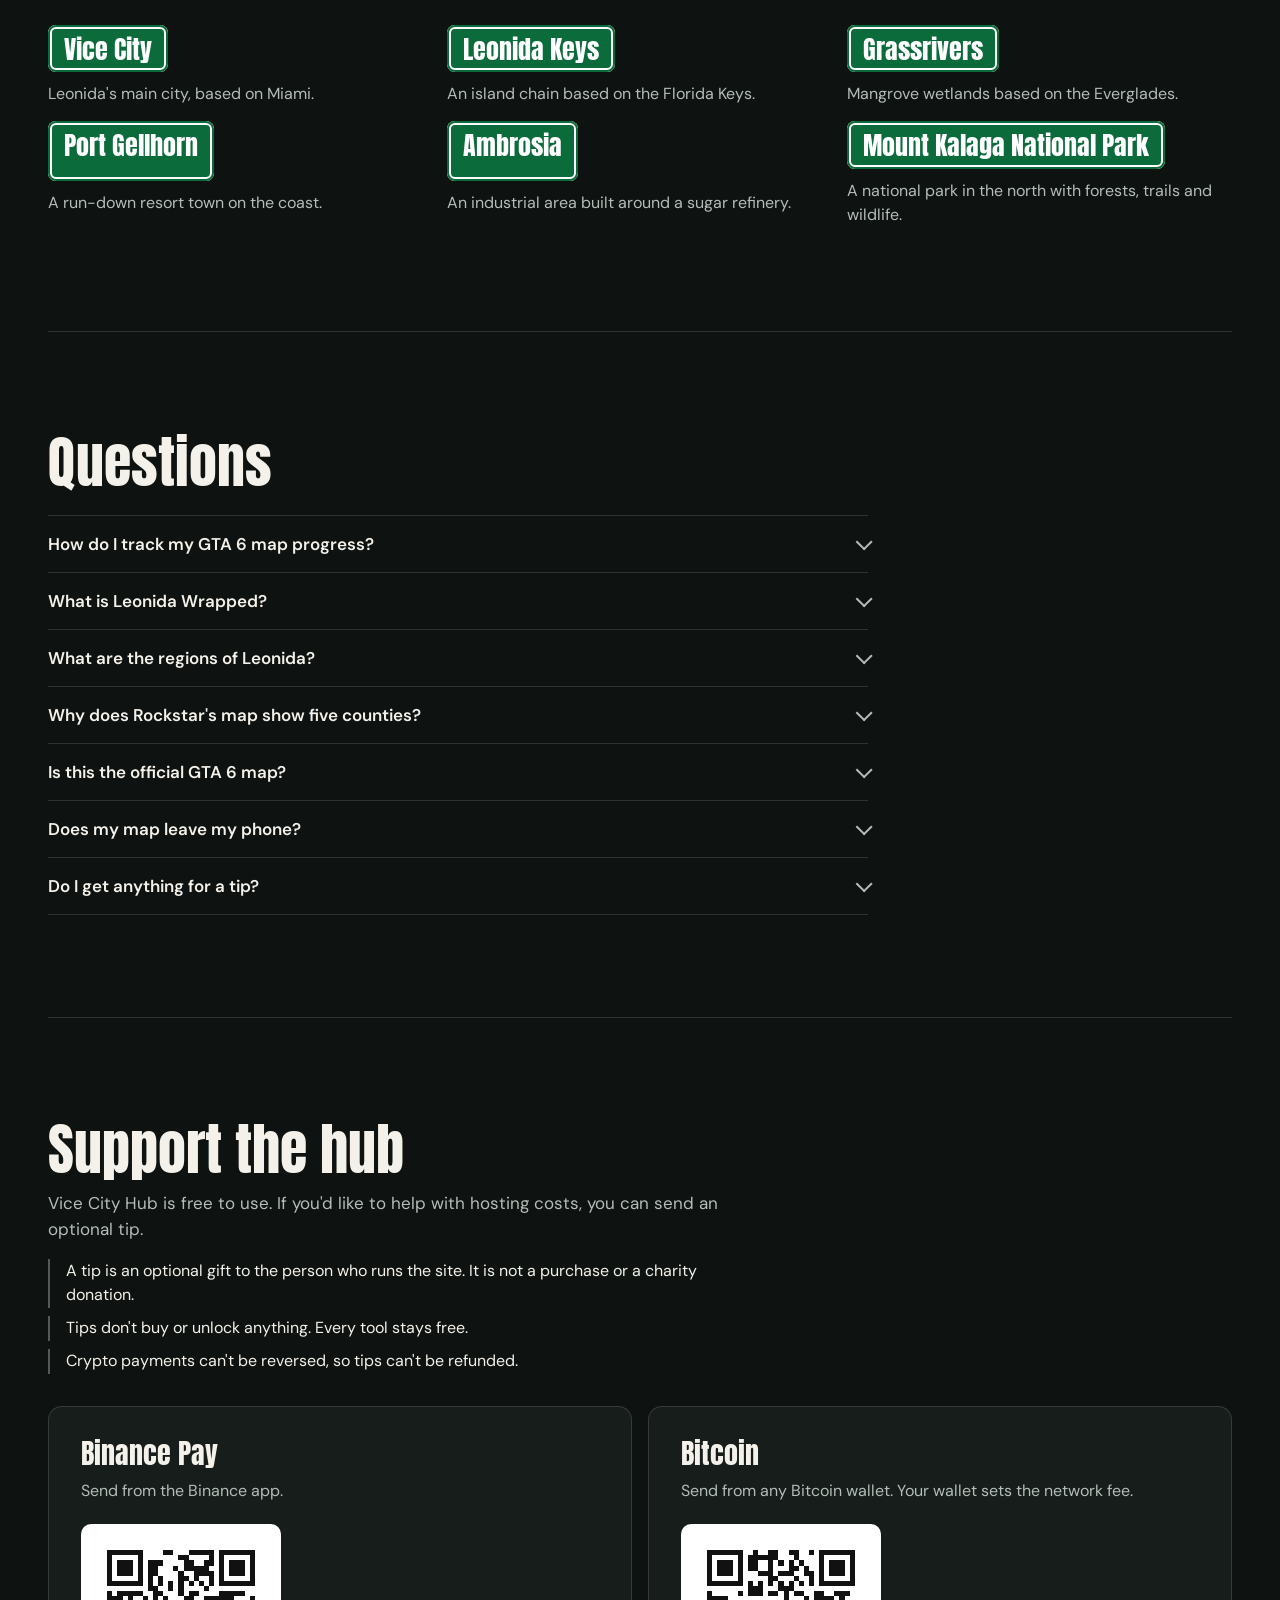
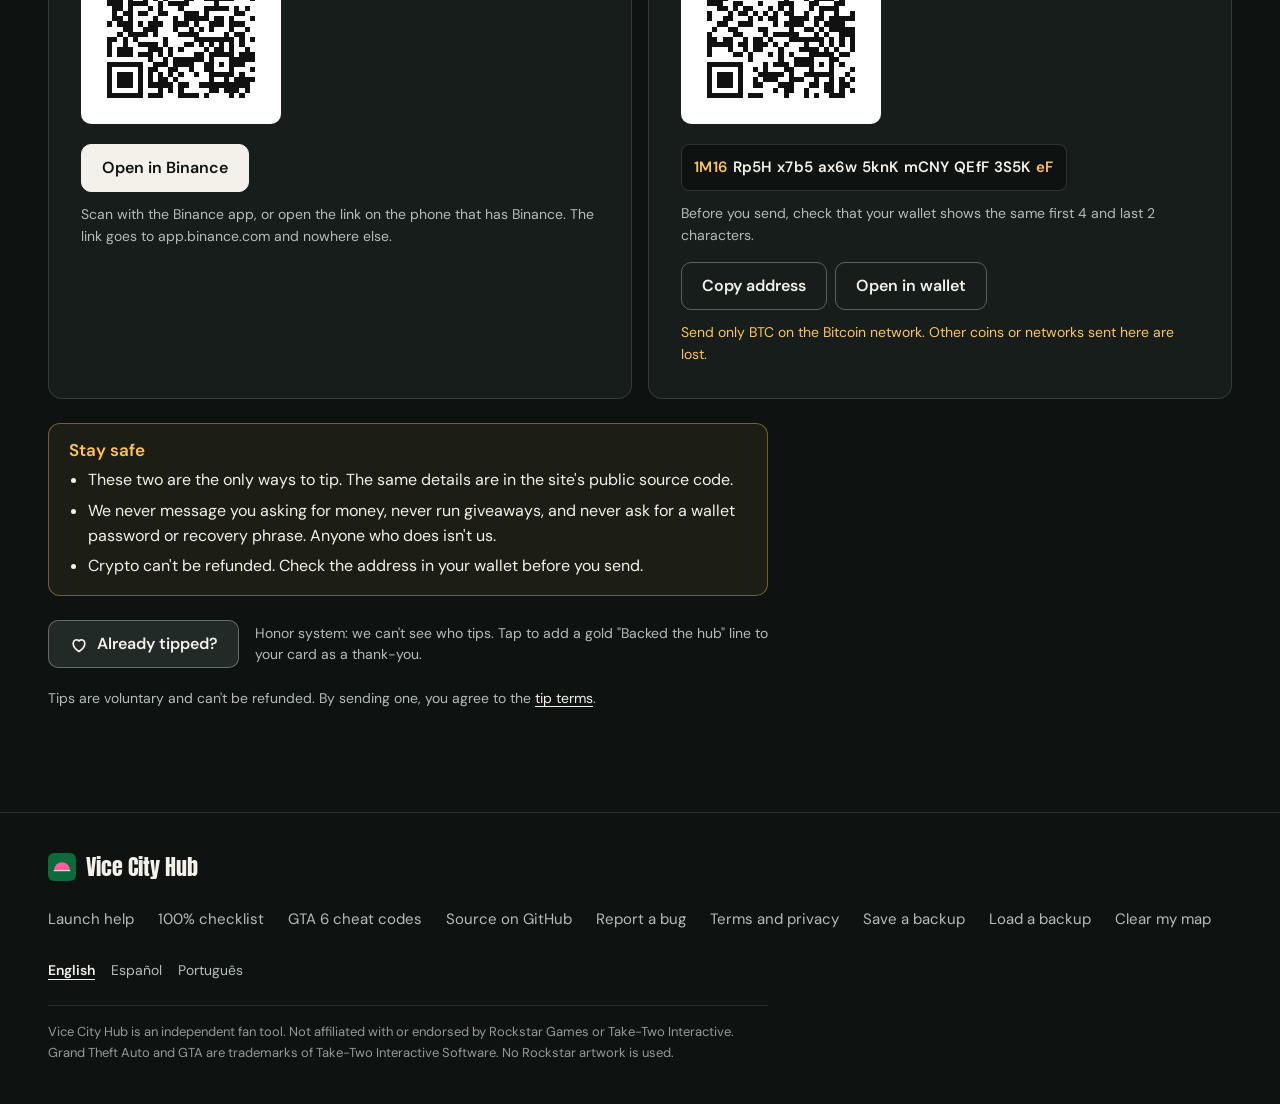
==== commit 22952348: "Cards: refine type and alignment, same layout Same cards as before (sky, sun, map, GTA 6). Only the " ====
--- a/site/index.html
+++ b/site/index.html
@@ -33,8 +33,8 @@
 <meta name="twitter:image:alt" content="How much of Leonida have you seen? A Leonida map card and a Blend card for two friends">
 <link rel="preload" href="hub/fonts/anton-400.woff" as="font" type="font/woff" crossorigin>
 <link rel="preload" href="hub/fonts/dmsans-400.woff" as="font" type="font/woff" crossorigin>
-<link rel="stylesheet" href="hub/hub.css?v=20261121a">
-<script src="hub/hub.js?v=20261121a" defer></script>
+<link rel="stylesheet" href="hub/hub.css?v=20261121d">
+<script src="hub/hub.js?v=20261121d" defer></script>
 <script type="application/ld+json">
 {"@context":"https://schema.org","@graph":[
 {"@type":"WebSite","@id":"https://vicecityhub0.vercel.app/#site","name":"Vice City Hub","inLanguage":"en","url":"https://vicecityhub0.vercel.app/"},
